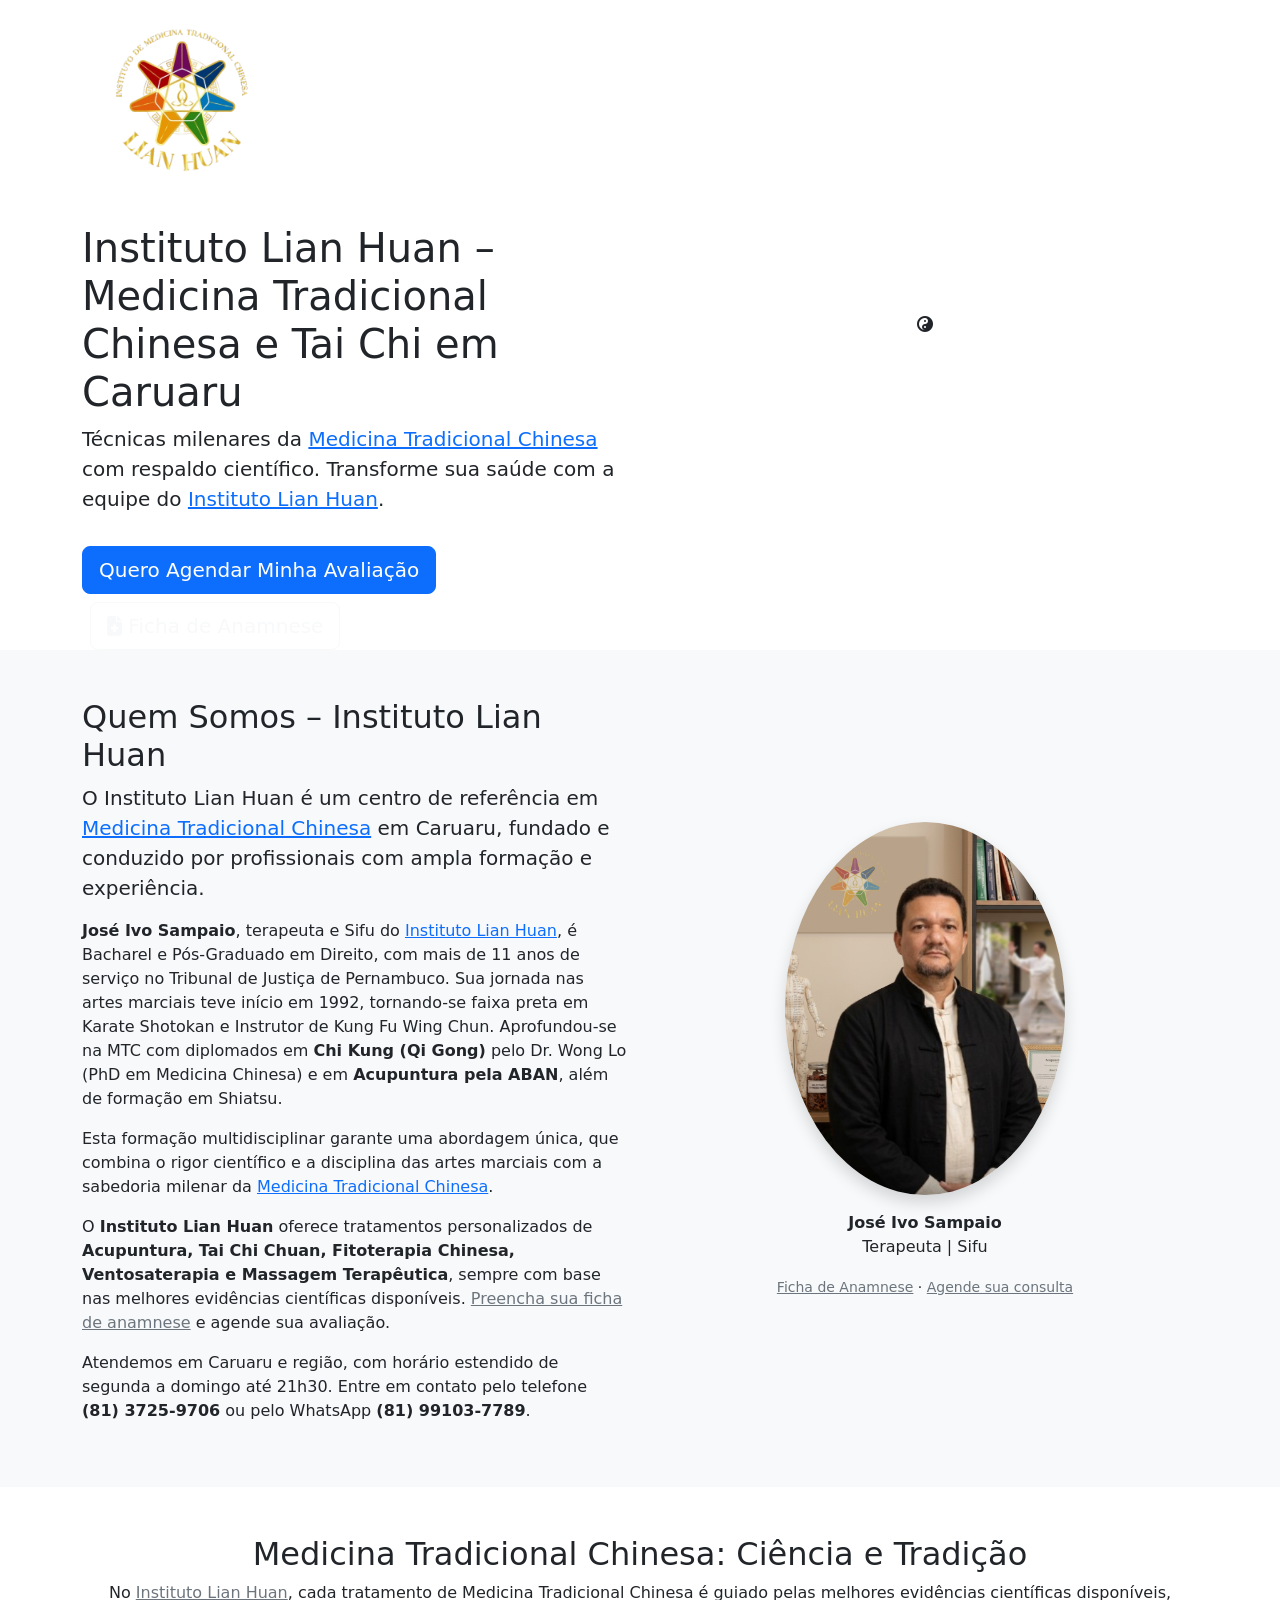
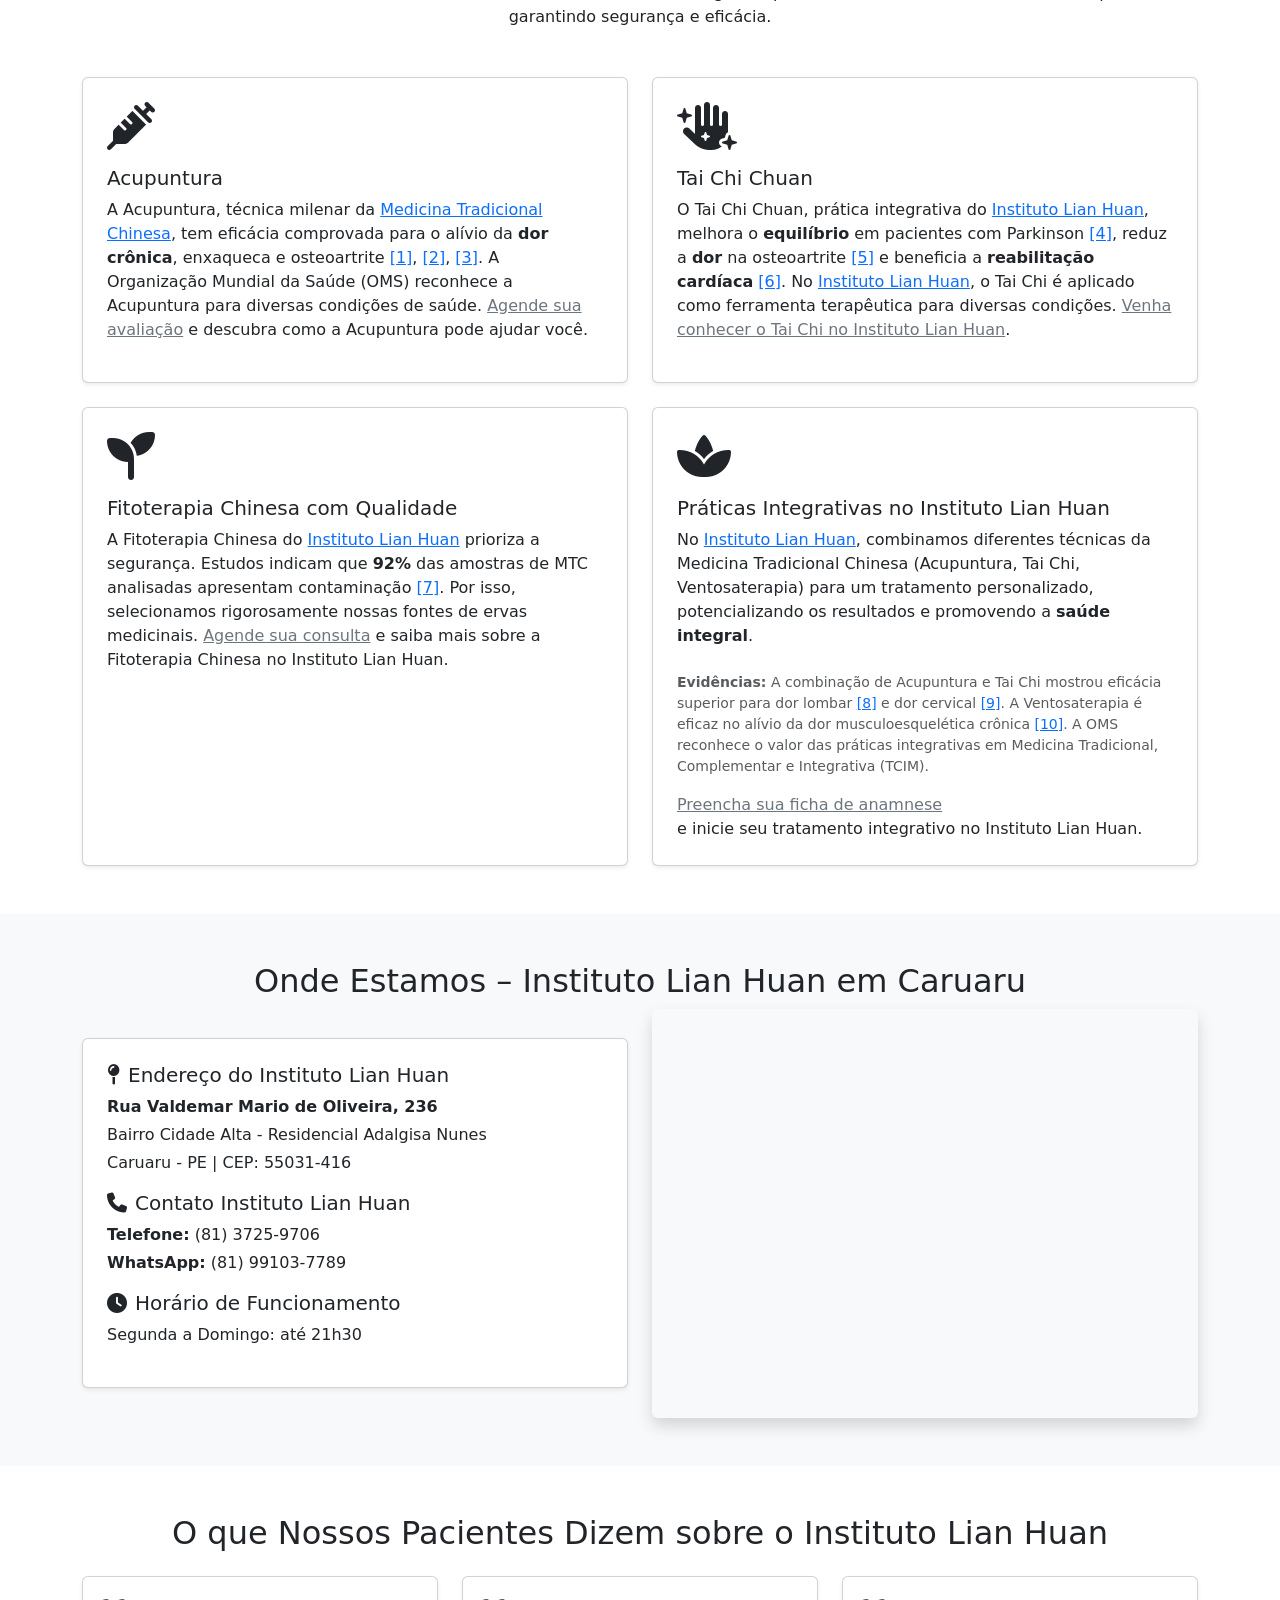
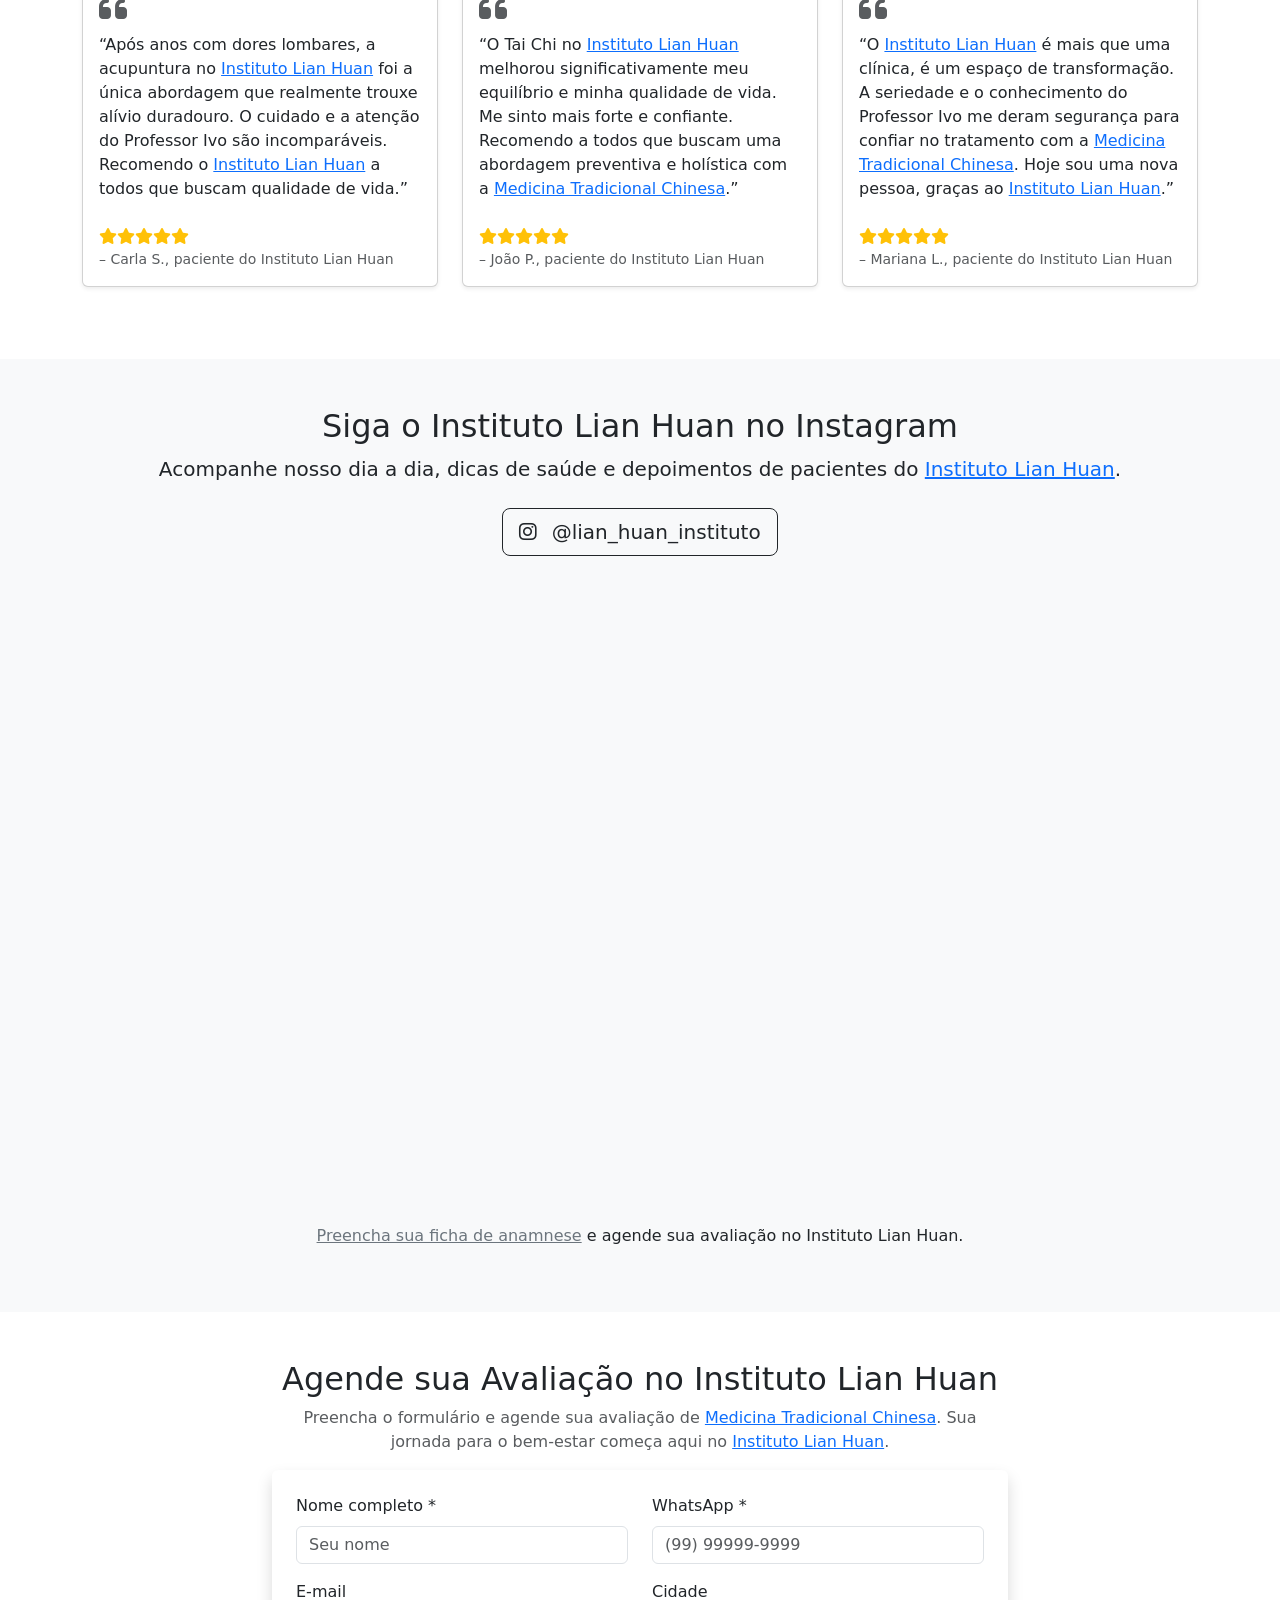
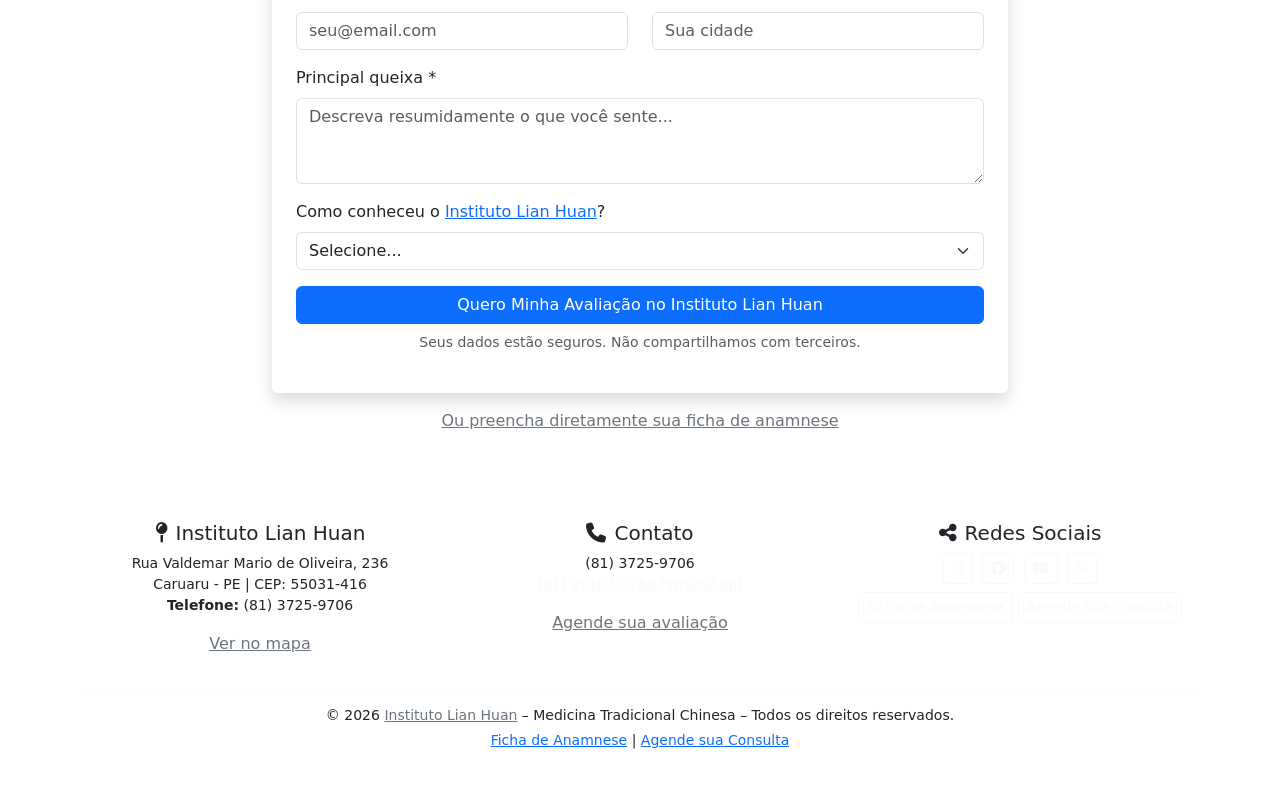
==== index.html @ ff855046 "changes changes" ====
<!DOCTYPE html>
<html lang="pt-BR">
<head>
  <meta charset="UTF-8">
  <meta name="viewport" content="width=device-width, initial-scale=1.0">
  
  <!-- CANONICAL TAG -->
  <link rel="canonical" href="https://lian-huan-landing.netlify.app/">
  
  <!-- FAVICON - usando logo.ico -->
  <link rel="icon" type="image/x-icon" href="/logo.ico">
  <link rel="shortcut icon" type="image/x-icon" href="/logo.ico">
  <link rel="apple-touch-icon" href="/logo.ico">
  
  <!-- TITLE TAG - 58 CARACTERES -->
  <title>Lian Huan Instituto | Medicina Tradicional Chinesa Caruaru</title>
  
  <!-- META DESCRIPTION - 160 CARACTERES -->
  <meta name="description" content="Instituto Lian Huan em Caruaru: tratamentos de Medicina Tradicional Chinesa com evidências científicas. Acupuntura, Tai Chi e fitoterapia. Agende sua avaliação!">
  
  <meta name="robots" content="index, follow">
  
  <!-- SEO Local com telefone DDD 81 -->
  <meta name="geo.placename" content="Caruaru, Pernambuco">
  <meta name="geo.position" content="-8.2833;-35.9667">
  <meta name="ICBM" content="-8.2833, -35.9667">
  <meta name="telephone" content="+558137259706">
  
  <!-- Open Graph -->
  <meta property="og:title" content="Lian Huan Instituto – Medicina Tradicional Chinesa">
  <meta property="og:description" content="Tratamentos naturais para equilíbrio do corpo e da mente. Agende sua avaliação!">
  <meta property="og:image" content="https://lian-huan-landing.netlify.app/logo.png">
  <meta property="og:url" content="https://lian-huan-landing.netlify.app/">
  <meta property="og:type" content="website">
  <meta property="og:site_name" content="Instituto Lian Huan">

  <!-- Google Analytics (substitua G-XXXXXXXXXX pelo seu ID) -->
  <script async src="https://www.googletagmanager.com/gtag/js?id=G-XXXXXXXXXX"></script>
  <script>
    window.dataLayer = window.dataLayer || [];
    function gtag(){dataLayer.push(arguments);}
    gtag('js', new Date());
    gtag('config', 'G-XXXXXXXXXX');
  </script>

  <!-- Facebook Pixel (substitua XXXXXXXXXXXXXXX pelo seu Pixel ID) -->
  <script>
    !function(f,b,e,v,n,t,s)
    {if(f.fbq)return;n=f.fbq=function(){n.callMethod?
    n.callMethod.apply(n,arguments):n.queue.push(arguments)};
    if(!f._fbq)f._fbq=n;n.push=n;n.loaded=!0;n.version='2.0';
    n.queue=[];t=b.createElement(e);t.async=!0;
    t.src=v;s=b.getElementsByTagName(e)[0];
    s.parentNode.insertBefore(t,s)}(window, document,'script',
    'https://connect.facebook.net/en_US/fbevents.js');
    fbq('init', 'XXXXXXXXXXXXXXX');
    fbq('track', 'PageView');
  </script>
  <noscript><img height="1" width="1" style="display:none" src="https://www.facebook.com/tr?id=XXXXXXXXXXXXXXX&ev=PageView&noscript=1"/></noscript>

  <!-- CSS com pré-conexão -->
  <link rel="preconnect" href="https://cdn.jsdelivr.net">
  <link rel="preconnect" href="https://cdnjs.cloudflare.com">
  <link rel="preconnect" href="https://fonts.googleapis.com">
  <link rel="preconnect" href="https://fonts.gstatic.com" crossorigin>
  
  <link href="https://cdn.jsdelivr.net/npm/bootstrap@5.3.0/dist/css/bootstrap.min.css" rel="stylesheet">
  <link rel="stylesheet" href="https://cdnjs.cloudflare.com/ajax/libs/font-awesome/6.4.0/css/all.min.css">
  <link href="https://fonts.googleapis.com/css2?family=Playfair+Display:wght@400;700&family=Open+Sans:wght@300;400;600;700&display=swap" rel="stylesheet">
  <link rel="stylesheet" href="style.css">

  <!-- Dados Estruturados JSON-LD -->
  <script type="application/ld+json">
  {
    "@context": "https://schema.org",
    "@type": "MedicalClinic",
    "name": "Instituto Lian Huan",
    "alternateName": "Lian Huan Instituto de Medicina Tradicional Chinesa",
    "description": "Centro de referência em Medicina Tradicional Chinesa em Caruaru, com tratamentos baseados em evidências científicas.",
    "image": "https://lian-huan-landing.netlify.app/logo.png",
    "url": "https://lian-huan-landing.netlify.app/",
    "telephone": "+558137259706",
    "contactPoint": {
      "@type": "ContactPoint",
      "telephone": "+5581991037789",
      "contactType": "WhatsApp"
    },
    "address": {
      "@type": "PostalAddress",
      "streetAddress": "Rua Valdemar Mario de Oliveira, 236",
      "addressLocality": "Caruaru",
      "addressRegion": "PE",
      "postalCode": "55031-416",
      "addressCountry": "BR"
    },
    "openingHours": "Mo-Su 08:00-21:30",
    "priceRange": "$$",
    "sameAs": [
      "https://www.instagram.com/lian_huan_instituto/",
      "https://www.facebook.com/joseivo.sampaio/",
      "https://www.youtube.com/@Prof.ivosampaio"
    ],
    "medicalSpecialty": [
      "Acupuncture",
      "Traditional Chinese Medicine"
    ],
    "physician": [
      {
        "@type": "Physician",
        "name": "José Ivo Sampaio",
        "medicalSpecialty": "Acupuncture",
        "credential": "Bacharel em Direito, Diplomado em Chi Kung e Acupuntura"
      },
      {
        "@type": "Physician",
        "name": "Danielle Sampaio",
        "medicalSpecialty": "Traditional Chinese Medicine",
        "credential": "Terapeuta em MTC"
      }
    ],
    "hasOfferCatalog": {
      "@type": "OfferCatalog",
      "name": "Tratamentos",
      "itemListElement": [
        {
          "@type": "Offer",
          "itemOffered": {
            "@type": "MedicalProcedure",
            "name": "Acupuntura",
            "description": "Técnica milenar para alívio da dor crônica, enxaqueca e osteoartrite."
          }
        },
        {
          "@type": "Offer",
          "itemOffered": {
            "@type": "MedicalProcedure",
            "name": "Tai Chi Chuan",
            "description": "Prática que melhora equilíbrio, reduz dor e auxilia na reabilitação cardíaca."
          }
        },
        {
          "@type": "Offer",
          "itemOffered": {
            "@type": "MedicalTherapy",
            "name": "Ventosaterapia",
            "description": "Técnica terapêutica eficaz no alívio da dor musculoesquelética."
          }
        },
        {
          "@type": "Offer",
          "itemOffered": {
            "@type": "MedicalTherapy",
            "name": "Fitoterapia Chinesa",
            "description": "Uso de ervas medicinais com rigoroso controle de qualidade."
          }
        },
        {
          "@type": "Offer",
          "itemOffered": {
            "@type": "MedicalTherapy",
            "name": "Massagem Terapêutica",
            "description": "Técnicas manuais para relaxamento e alívio de tensões."
          }
        }
      ]
    }
  }
  </script>
</head>
<body>

  <!-- ====== HERO ====== -->
  <header class="hero">
    <div class="container">
      <div class="row align-items-center">
        <div class="col-lg-6 text-center text-lg-start">
          <img src="logo.png" alt="Logo do Instituto Lian Huan - Medicina Tradicional Chinesa" class="logo-hero" width="200" height="auto">
          <h1 class="mt-4">Instituto Lian Huan – <span>Medicina Tradicional Chinesa</span> e Tai Chi em Caruaru</h1>
          <p class="lead">Técnicas milenares da <a href="#evidencias" class="link-highlight">Medicina Tradicional Chinesa</a> com respaldo científico. Transforme sua saúde com a equipe do <a href="#sobre" class="link-highlight">Instituto Lian Huan</a>.</p>
          <a href="#formulario" class="btn btn-primary btn-lg mt-3">Quero Agendar Minha Avaliação</a>
          <a href="/anamnese.html" class="btn btn-outline-light btn-lg mt-2 ms-2">
            <i class="fas fa-file-medical"></i> Ficha de Anamnese
          </a>
        </div>
        <div class="col-lg-6 text-center d-none d-lg-block">
          <i class="fas fa-yin-yang icon-hero"></i>
        </div>
      </div>
    </div>
  </header>

  <!-- ====== SOBRE E AUTORIDADE ====== -->
  <section id="sobre" class="sobre py-5 bg-light">
    <div class="container">
      <div class="row align-items-center">
        <div class="col-lg-6">
          <h2 class="section-title text-start">Quem Somos – Instituto Lian Huan</h2>
          <p class="lead">O <strong>Instituto Lian Huan</strong> é um centro de referência em <a href="#evidencias" class="link-primary">Medicina Tradicional Chinesa</a> em Caruaru, fundado e conduzido por profissionais com ampla formação e experiência.</p>
          <p><strong>José Ivo Sampaio</strong>, terapeuta e Sifu do <a href="#formulario" class="link-primary">Instituto Lian Huan</a>, é Bacharel e Pós-Graduado em Direito, com mais de 11 anos de serviço no Tribunal de Justiça de Pernambuco. Sua jornada nas artes marciais teve início em 1992, tornando-se faixa preta em Karate Shotokan e Instrutor de Kung Fu Wing Chun. Aprofundou-se na MTC com diplomados em <strong>Chi Kung (Qi Gong)</strong> pelo Dr. Wong Lo (PhD em Medicina Chinesa) e em <strong>Acupuntura pela ABAN</strong>, além de formação em Shiatsu.</p>
          <p>Esta formação multidisciplinar garante uma abordagem única, que combina o rigor científico e a disciplina das artes marciais com a sabedoria milenar da <a href="#evidencias" class="link-primary">Medicina Tradicional Chinesa</a>.</p>
          <p>O <strong>Instituto Lian Huan</strong> oferece tratamentos personalizados de <strong>Acupuntura, Tai Chi Chuan, Fitoterapia Chinesa, Ventosaterapia e Massagem Terapêutica</strong>, sempre com base nas melhores evidências científicas disponíveis. <a href="/anamnese.html" class="link-secondary">Preencha sua ficha de anamnese</a> e agende sua avaliação.</p>
          <p>Atendemos em Caruaru e região, com horário estendido de segunda a domingo até 21h30. Entre em contato pelo telefone <strong>(81) 3725-9706</strong> ou pelo WhatsApp <strong>(81) 99103-7789</strong>.</p>
        </div>
        <div class="col-lg-6 text-center">
          <img src="ivo.png" alt="José Ivo Sampaio - Terapeuta e Sifu do Instituto Lian Huan" class="img-fluid rounded-circle shadow profile-img" loading="lazy" width="280" height="280">
          <p class="mt-3"><strong>José Ivo Sampaio</strong><br>Terapeuta | Sifu</p>
          <p><small><a href="/anamnese.html" class="link-secondary">Ficha de Anamnese</a> · <a href="#formulario" class="link-secondary">Agende sua consulta</a></small></p>
        </div>
      </div>
    </div>
  </section>

  <!-- ====== ABORDAGEM BASEADA EM EVIDÊNCIAS ====== -->
  <section id="evidencias" class="evidencias py-5">
    <div class="container">
      <h2 class="section-title text-center">Medicina Tradicional Chinesa: Ciência e Tradição</h2>
      <p class="text-center mb-5">No <a href="#sobre" class="link-secondary">Instituto Lian Huan</a>, cada tratamento de Medicina Tradicional Chinesa é guiado pelas melhores evidências científicas disponíveis, garantindo segurança e eficácia.</p>
      <div class="row g-4">
        <div class="col-md-6">
          <div class="card h-100 shadow-sm p-4 treatment-card">
            <i class="fas fa-syringe fa-3x mb-3 icon-primary"></i>
            <h5>Acupuntura</h5>
            <p>
              A Acupuntura, técnica milenar da <a href="#evidencias" class="link-primary">Medicina Tradicional Chinesa</a>, tem eficácia comprovada para o alívio da 
              <strong>dor crônica</strong>, enxaqueca e osteoartrite 
              <a href="https://jamanetwork.com/journals/jamainternalmedicine/fullarticle/1357513" target="_blank" rel="noopener noreferrer">[1]</a>,
              <a href="https://www.cochranelibrary.com/cdsr/doi/10.1002/14651858.CD001218.pub2/information" target="_blank" rel="noopener noreferrer">[2]</a>,
              <a href="https://www.cochranelibrary.com/cdsr/doi/10.1002/14651858.CD007587/information/in" target="_blank" rel="noopener noreferrer">[3]</a>.
              A Organização Mundial da Saúde (OMS) reconhece a Acupuntura para diversas condições de saúde.
              <a href="/anamnese.html" class="link-secondary">Agende sua avaliação</a> e descubra como a Acupuntura pode ajudar você.
            </p>
          </div>
        </div>
        <div class="col-md-6">
          <div class="card h-100 shadow-sm p-4 treatment-card">
            <i class="fas fa-hand-sparkles fa-3x mb-3 icon-primary"></i>
            <h5>Tai Chi Chuan</h5>
            <p>
              O Tai Chi Chuan, prática integrativa do <a href="#sobre" class="link-primary">Instituto Lian Huan</a>, melhora o 
              <strong>equilíbrio</strong> em pacientes com Parkinson
              <a href="https://www.nejm.org/doi/full/10.1056/NEJMoa1107911" target="_blank" rel="noopener noreferrer">[4]</a>,
              reduz a <strong>dor</strong> na osteoartrite
              <a href="https://profiles.umassmed.edu/display/44665906" target="_blank" rel="noopener noreferrer">[5]</a>
              e beneficia a <strong>reabilitação cardíaca</strong>
              <a href="https://www.em-consulte.com/article/963476" target="_blank" rel="noopener noreferrer">[6]</a>.
              No <a href="#sobre" class="link-primary">Instituto Lian Huan</a>, o Tai Chi é aplicado como ferramenta terapêutica para diversas condições.
              <a href="#formulario" class="link-secondary">Venha conhecer o Tai Chi no Instituto Lian Huan</a>.
            </p>
          </div>
        </div>
        <div class="col-md-6">
          <div class="card h-100 shadow-sm p-4 treatment-card">
            <i class="fas fa-seedling fa-3x mb-3 icon-primary"></i>
            <h5>Fitoterapia Chinesa com Qualidade</h5>
            <p>
              A Fitoterapia Chinesa do <a href="#sobre" class="link-primary">Instituto Lian Huan</a> prioriza a segurança. Estudos indicam que <strong>92%</strong> das amostras de MTC analisadas apresentam contaminação
              <a href="https://eprints.qut.edu.au/125368/#content" target="_blank" rel="noopener noreferrer">[7]</a>.
              Por isso, selecionamos rigorosamente nossas fontes de ervas medicinais.
              <a href="#formulario" class="link-secondary">Agende sua consulta</a> e saiba mais sobre a Fitoterapia Chinesa no Instituto Lian Huan.
            </p>
          </div>
        </div>
        <div class="col-md-6">
          <div class="card h-100 shadow-sm p-4 treatment-card">
            <i class="fas fa-spa fa-3x mb-3 icon-primary"></i>
            <h5>Práticas Integrativas no Instituto Lian Huan</h5>
            <p>
              No <a href="#sobre" class="link-primary">Instituto Lian Huan</a>, combinamos diferentes técnicas da Medicina Tradicional Chinesa (Acupuntura, Tai Chi, Ventosaterapia) para um tratamento personalizado, potencializando os resultados e promovendo a <strong>saúde integral</strong>.
            </p>
            <p class="small text-muted mt-2">
              <strong>Evidências:</strong> A combinação de Acupuntura e Tai Chi mostrou eficácia superior para dor lombar 
              <a href="https://pubmed.ncbi.nlm.nih.gov/42391146/" target="_blank" rel="noopener noreferrer">[8]</a> 
              e dor cervical 
              <a href="https://link.springer.com/article/10.1007/s11726-026-1546-0" target="_blank" rel="noopener noreferrer">[9]</a>. 
              A Ventosaterapia é eficaz no alívio da dor musculoesquelética crônica 
              <a href="https://pubmed.ncbi.nlm.nih.gov/40441767/" target="_blank" rel="noopener noreferrer">[10]</a>. 
              A OMS reconhece o valor das práticas integrativas em Medicina Tradicional, Complementar e Integrativa (TCIM).
            </p>
            <a href="/anamnese.html" class="link-secondary">Preencha sua ficha de anamnese</a> e inicie seu tratamento integrativo no Instituto Lian Huan.
          </div>
        </div>
      </div>
    </div>
  </section>

  <!-- ====== LOCALIZAÇÃO ====== -->
  <section id="localizacao" class="localizacao py-5 bg-light">
    <div class="container">
      <h2 class="section-title text-center">Onde Estamos – Instituto Lian Huan em Caruaru</h2>
      <div class="row align-items-center">
        <div class="col-lg-6">
          <div class="card shadow-sm p-4">
            <h5><i class="fas fa-map-pin me-2 icon-secondary"></i>Endereço do Instituto Lian Huan</h5>
            <p class="mb-1"><strong>Rua Valdemar Mario de Oliveira, 236</strong></p>
            <p class="mb-1">Bairro Cidade Alta - Residencial Adalgisa Nunes</p>
            <p class="mb-3">Caruaru - PE | CEP: 55031-416</p>
            
            <h5><i class="fas fa-phone me-2 icon-secondary"></i>Contato Instituto Lian Huan</h5>
            <p class="mb-1"><strong>Telefone:</strong> (81) 3725-9706</p>
            <p class="mb-3"><strong>WhatsApp:</strong> (81) 99103-7789</p>
            
            <h5><i class="fas fa-clock me-2 icon-secondary"></i>Horário de Funcionamento</h5>
            <p class="mb-0">Segunda a Domingo: até 21h30</p>
            
            <div class="mt-3">
              <!--<a href="https://wa.me/5581991037789?text=Ol%C3%A1%2C%20gostaria%20de%20agendar%20uma%20avalia%C3%A7%C3%A3o%20no%20Instituto%20Lian%20Huan." target="_blank" class="btn btn-success me-2">
                <i class="fab fa-whatsapp"></i> WhatsApp
              </a>
              <a href="https://www.instagram.com/lian_huan_instituto/" target="_blank" class="btn btn-outline-secondary me-2">
                <i class="fab fa-instagram"></i> Instagram
              </a>
              <a href="https://www.facebook.com/joseivo.sampaio/" target="_blank" class="btn btn-outline-primary me-2">
                <i class="fab fa-facebook"></i> Facebook
              </a>
              <a href="https://www.youtube.com/@Prof.ivosampaio" target="_blank" class="btn btn-outline-danger">
                <i class="fab fa-youtube"></i> YouTube-->
              </a>
            </div>
          </div>
        </div>
        <div class="col-lg-6">
          <div class="ratio ratio-4x3 shadow rounded">
            <iframe 
              src="https://www.google.com/maps/embed?pb=!1m18!1m12!1m3!1d3949.885201234567!2d-35.9667!3d-8.2833!2m3!1f0!2f0!3f0!3m2!1i1024!2i768!4f13.1!3m3!1m2!1s0x0%3A0x0!2zOMKwMTcnMDAuMCJTIDM1wrA1OCcwMC4wIlc!5e0!3m2!1spt-BR!2sbr!4v1234567890" 
              width="100%" 
              height="100%" 
              style="border:0;" 
              allowfullscreen="" 
              loading="lazy" 
              referrerpolicy="no-referrer-when-downgrade"
              title="Mapa do Instituto Lian Huan em Caruaru">
            </iframe>
          </div>
        </div>
      </div>
    </div>
  </section>

  <!-- ====== DEPOIMENTOS ====== -->
  <section id="depoimentos" class="depoimentos py-5">
    <div class="container">
      <h2 class="section-title text-center">O que Nossos Pacientes Dizem sobre o Instituto Lian Huan</h2>
      <div class="row mt-4">
        <div class="col-md-4 mb-4">
          <div class="card h-100 shadow-sm p-3 testimonial-card">
            <i class="fas fa-quote-left fa-2x text-muted"></i>
            <p class="mt-2">“Após anos com dores lombares, a acupuntura no <a href="#sobre" class="link-primary">Instituto Lian Huan</a> foi a única abordagem que realmente trouxe alívio duradouro. O cuidado e a atenção do Professor Ivo são incomparáveis. Recomendo o <a href="#formulario" class="link-primary">Instituto Lian Huan</a> a todos que buscam qualidade de vida.”</p>
            <div class="mt-2"><i class="fas fa-star text-warning"></i><i class="fas fa-star text-warning"></i><i class="fas fa-star text-warning"></i><i class="fas fa-star text-warning"></i><i class="fas fa-star text-warning"></i></div>
            <small class="text-muted">– Carla S., paciente do Instituto Lian Huan</small>
          </div>
        </div>
        <div class="col-md-4 mb-4">
          <div class="card h-100 shadow-sm p-3 testimonial-card">
            <i class="fas fa-quote-left fa-2x text-muted"></i>
            <p class="mt-2">“O Tai Chi no <a href="#sobre" class="link-primary">Instituto Lian Huan</a> melhorou significativamente meu equilíbrio e minha qualidade de vida. Me sinto mais forte e confiante. Recomendo a todos que buscam uma abordagem preventiva e holística com a <a href="#evidencias" class="link-primary">Medicina Tradicional Chinesa</a>.”</p>
            <div class="mt-2"><i class="fas fa-star text-warning"></i><i class="fas fa-star text-warning"></i><i class="fas fa-star text-warning"></i><i class="fas fa-star text-warning"></i><i class="fas fa-star text-warning"></i></div>
            <small class="text-muted">– João P., paciente do Instituto Lian Huan</small>
          </div>
        </div>
        <div class="col-md-4 mb-4">
          <div class="card h-100 shadow-sm p-3 testimonial-card">
            <i class="fas fa-quote-left fa-2x text-muted"></i>
            <p class="mt-2">“O <a href="#sobre" class="link-primary">Instituto Lian Huan</a> é mais que uma clínica, é um espaço de transformação. A seriedade e o conhecimento do Professor Ivo me deram segurança para confiar no tratamento com a <a href="#evidencias" class="link-primary">Medicina Tradicional Chinesa</a>. Hoje sou uma nova pessoa, graças ao <a href="#formulario" class="link-primary">Instituto Lian Huan</a>.”</p>
            <div class="mt-2"><i class="fas fa-star text-warning"></i><i class="fas fa-star text-warning"></i><i class="fas fa-star text-warning"></i><i class="fas fa-star text-warning"></i><i class="fas fa-star text-warning"></i></div>
            <small class="text-muted">– Mariana L., paciente do Instituto Lian Huan</small>
          </div>
        </div>
      </div>
    </div>
  </section>

  <!-- ====== INSTAGRAM ====== -->
  <section id="instagram" class="instagram py-5 bg-light">
    <div class="container text-center">
      <h2 class="section-title">Siga o Instituto Lian Huan no Instagram</h2>
      <p class="lead mb-4">Acompanhe nosso dia a dia, dicas de saúde e depoimentos de pacientes do <a href="#sobre" class="link-primary">Instituto Lian Huan</a>.</p>
      <a href="https://www.instagram.com/lian_huan_instituto/" target="_blank" class="btn btn-instagram btn-lg">
        <i class="fab fa-instagram me-2"></i> @lian_huan_instituto
      </a>
      <div class="mt-4">
        <div class="ratio ratio-16x9 instagram-embed">
          <iframe src="https://www.instagram.com/lian_huan_instituto/embed" frameborder="0" scrolling="no" allowtransparency="true" loading="lazy" style="border-radius: 12px;"></iframe>
        </div>
      </div>
      <p class="mt-3"><a href="/anamnese.html" class="link-secondary">Preencha sua ficha de anamnese</a> e agende sua avaliação no Instituto Lian Huan.</p>
    </div>
  </section>

  <!-- ====== FORMULÁRIO DE LEAD ====== -->
  <section id="formulario" class="formulario py-5">
    <div class="container">
      <div class="row justify-content-center">
        <div class="col-lg-8">
          <h2 class="section-title text-center">Agende sua Avaliação no Instituto Lian Huan</h2>
          <p class="text-center text-muted">Preencha o formulário e agende sua avaliação de <a href="#evidencias" class="link-primary">Medicina Tradicional Chinesa</a>. Sua jornada para o bem-estar começa aqui no <a href="#sobre" class="link-primary">Instituto Lian Huan</a>.</p>
          <form name="lead-form" netlify action="/obrigado.html" method="POST" class="p-4 bg-white shadow rounded">
            <input type="hidden" name="form-name" value="lead-form">
            <div class="row">
              <div class="col-md-6 mb-3">
                <label for="nome" class="form-label">Nome completo *</label>
                <input type="text" class="form-control" id="nome" name="nome" placeholder="Seu nome" required>
              </div>
              <div class="col-md-6 mb-3">
                <label for="whatsapp" class="form-label">WhatsApp *</label>
                <input type="tel" class="form-control" id="whatsapp" name="whatsapp" placeholder="(99) 99999-9999" required>
              </div>
            </div>
            <div class="row">
              <div class="col-md-6 mb-3">
                <label for="email" class="form-label">E-mail</label>
                <input type="email" class="form-control" id="email" name="email" placeholder="seu@email.com">
              </div>
              <div class="col-md-6 mb-3">
                <label for="cidade" class="form-label">Cidade</label>
                <input type="text" class="form-control" id="cidade" name="cidade" placeholder="Sua cidade">
              </div>
            </div>
            <div class="mb-3">
              <label for="queixa" class="form-label">Principal queixa *</label>
              <textarea class="form-control" id="queixa" name="queixa" rows="3" placeholder="Descreva resumidamente o que você sente..." required></textarea>
            </div>
            <div class="mb-3">
              <label for="como-conheceu" class="form-label">Como conheceu o <a href="#sobre" class="link-primary">Instituto Lian Huan</a>?</label>
              <select class="form-select" id="como-conheceu" name="como-conheceu">
                <option value="">Selecione...</option>
                <option value="Instagram">Instagram</option>
                <option value="Google">Google</option>
                <option value="Indicação">Indicação de amigo</option>
                <option value="Facebook">Facebook</option>
                <option value="YouTube">YouTube</option>
                <option value="Outro">Outro</option>
              </select>
            </div>
            <button type="submit" class="btn btn-primary w-100">Quero Minha Avaliação no Instituto Lian Huan</button>
            <p class="text-muted small mt-2 text-center">Seus dados estão seguros. Não compartilhamos com terceiros.</p>
          </form>
          <p class="text-center mt-3"><a href="/anamnese.html" class="link-secondary">Ou preencha diretamente sua ficha de anamnese</a></p>
        </div>
      </div>
    </div>
  </section>

  <!-- ====== RODAPÉ ====== -->
  <footer class="rodape py-4">
    <div class="container text-center">
      <div class="row">
        <div class="col-md-4 mb-3">
          <h5><i class="fas fa-map-pin me-2"></i>Instituto Lian Huan</h5>
          <p class="small">Rua Valdemar Mario de Oliveira, 236<br>Caruaru - PE | CEP: 55031-416<br>
          <strong>Telefone:</strong> (81) 3725-9706</p>
          <a href="#localizacao" class="link-secondary">Ver no mapa</a>
        </div>
        <div class="col-md-4 mb-3">
          <h5><i class="fas fa-phone me-2"></i>Contato</h5>
          <p class="small">(81) 3725-9706<br>
          <a href="https://wa.me/5581991037789" class="text-light" target="_blank">(81) 99103-7789 (WhatsApp)</a></p>
          <a href="#formulario" class="link-secondary">Agende sua avaliação</a>
        </div>
        <div class="col-md-4 mb-3">
          <h5><i class="fas fa-share-alt me-2"></i>Redes Sociais</h5>
          <a href="https://www.instagram.com/lian_huan_instituto/" target="_blank" class="btn btn-outline-light btn-sm me-1">
            <i class="fab fa-instagram"></i>
          </a>
          <a href="https://www.facebook.com/joseivo.sampaio/" target="_blank" class="btn btn-outline-light btn-sm me-1">
            <i class="fab fa-facebook"></i>
          </a>
          <a href="https://www.youtube.com/@Prof.ivosampaio" target="_blank" class="btn btn-outline-light btn-sm me-1">
            <i class="fab fa-youtube"></i>
          </a>
          <a href="https://wa.me/5581991037789" target="_blank" class="btn btn-outline-light btn-sm">
            <i class="fab fa-whatsapp"></i>
          </a>
          <br>
          <a href="/anamnese.html" class="btn btn-outline-light btn-sm mt-2">Ficha de Anamnese</a>
          <a href="#formulario" class="btn btn-outline-light btn-sm mt-2">Agende sua consulta</a>
        </div>
      </div>
      <hr class="border-light opacity-25">
      <p class="mb-0 small">&copy; 2026 <a href="#sobre" class="link-secondary">Instituto Lian Huan</a> – Medicina Tradicional Chinesa – Todos os direitos reservados.</p>
      <p class="small mt-1"><a href="/anamnese.html" class="link-muted">Ficha de Anamnese</a> | <a href="#formulario" class="link-muted">Agende sua Consulta</a></p>
    </div>
  </footer>

  <script src="https://cdn.jsdelivr.net/npm/bootstrap@5.3.0/dist/js/bootstrap.bundle.min.js" defer></script>
  <script src="script.js" defer></script>
</body>
</html>
---- style.css ----
/* ===== BOTÕES DE REDES SOCIAIS ===== */
.btn-social {
  display: inline-flex;
  align-items: center;
  justify-content: center;
  width: 44px;
  height: 44px;
  border-radius: 50%;
  border: 2px solid var(--secondary);
  background: transparent;
  color: var(--secondary);
  font-size: 1.2rem;
  transition: all 0.3s ease;
  text-decoration: none;
  padding: 0;
}

.btn-social:hover {
  transform: scale(1.1);
  text-decoration: none;
}

.btn-social i {
  line-height: 1;
}

/* Cores padrão do projeto para cada rede social */
.btn-whatsapp {
  border-color: var(--secondary);
  color: var(--secondary);
}
.btn-whatsapp:hover {
  background: var(--secondary);
  color: #1e2b2a;
}

.btn-instagram {
  border-color: var(--secondary);
  color: var(--secondary);
}
.btn-instagram:hover {
  background: var(--secondary);
  color: #1e2b2a;
}

.btn-facebook {
  border-color: var(--secondary);
  color: var(--secondary);
}
.btn-facebook:hover {
  background: var(--secondary);
  color: #1e2b2a;
}

.btn-youtube {
  border-color: var(--secondary);
  color: var(--secondary);
}
.btn-youtube:hover {
  background: var(--secondary);
  color: #1e2b2a;
}

/* Botões de redes sociais no rodapé - versão com fundo escuro */
.rodape .btn-social {
  border-color: rgba(255, 255, 255, 0.5);
  color: #fff;
}
.rodape .btn-social:hover {
  background: var(--secondary);
  border-color: var(--secondary);
  color: #1e2b2a;
}

/* Botão Anamnese com ícone + texto */
.btn-outline-secondary {
  color: var(--secondary);
  border-color: var(--secondary);
}
.btn-outline-secondary:hover {
  background: var(--secondary);
  border-color: var(--secondary);
  color: #1e2b2a;
}
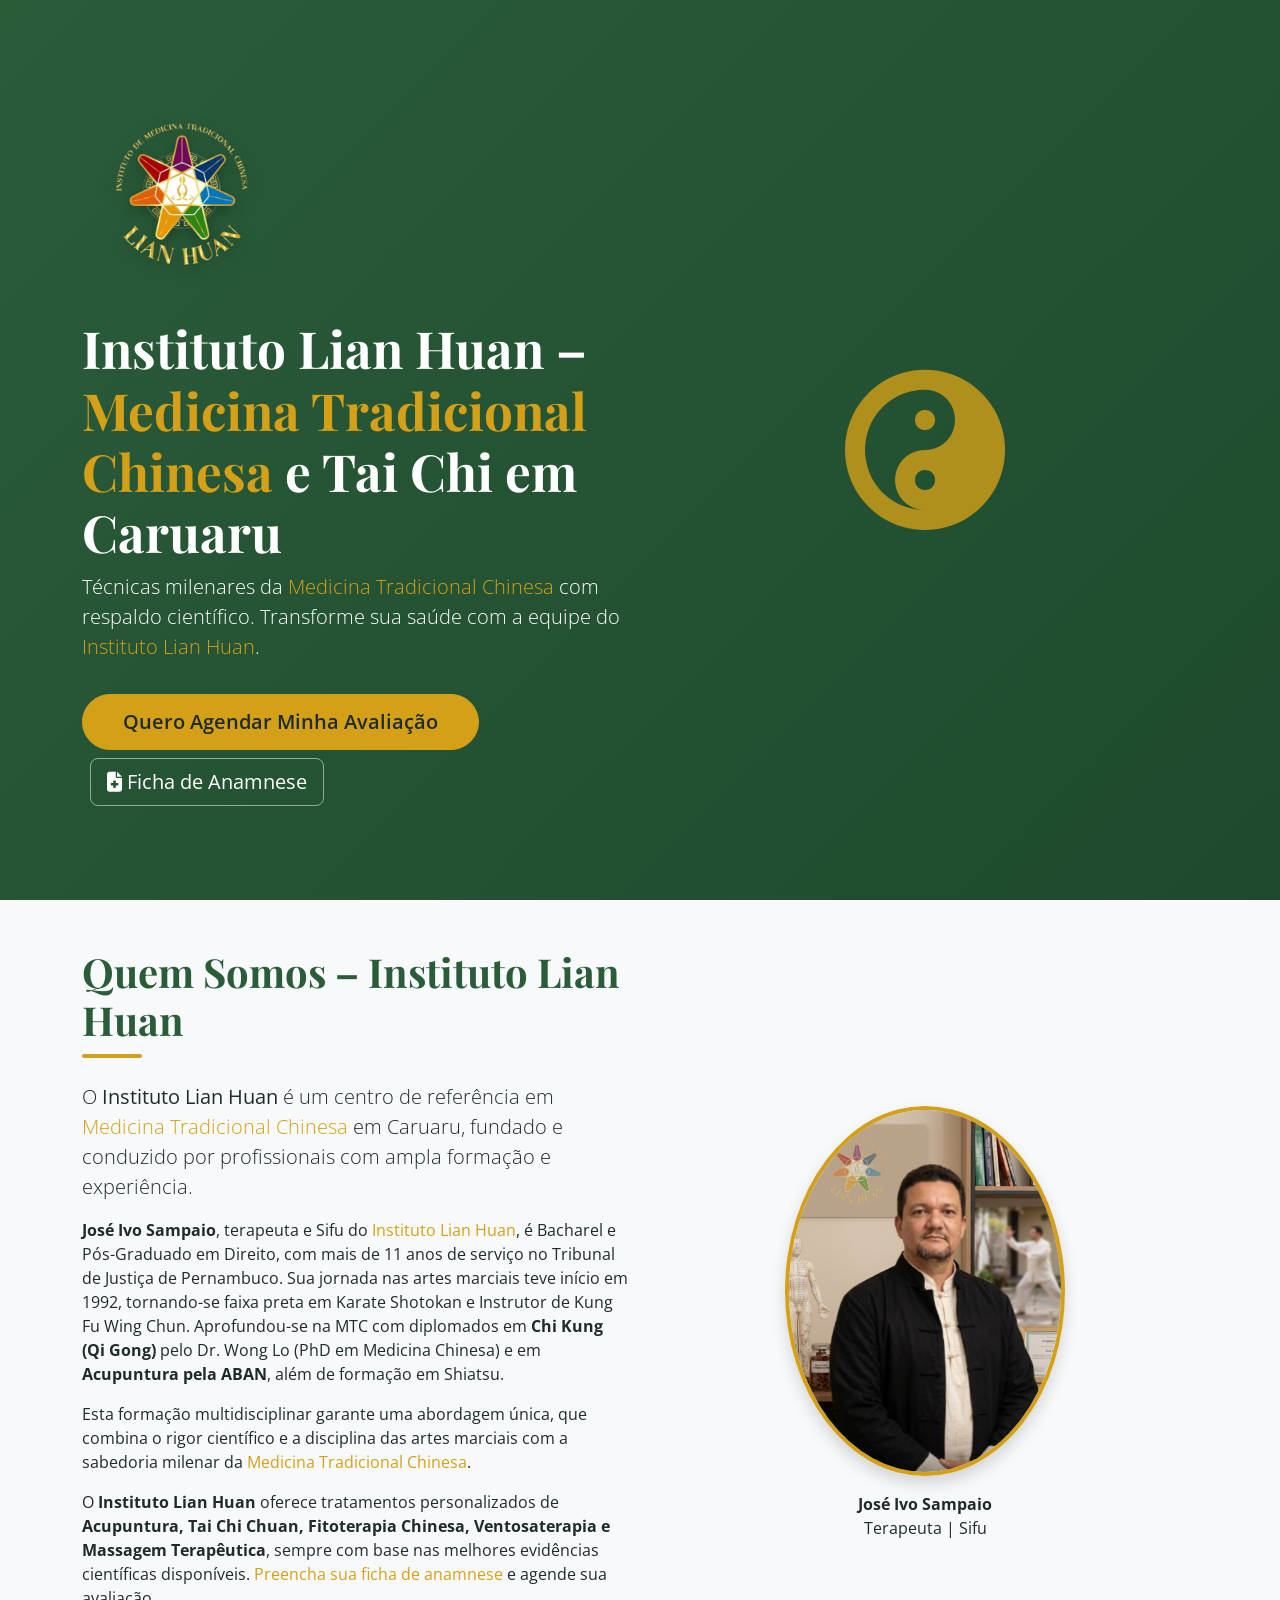
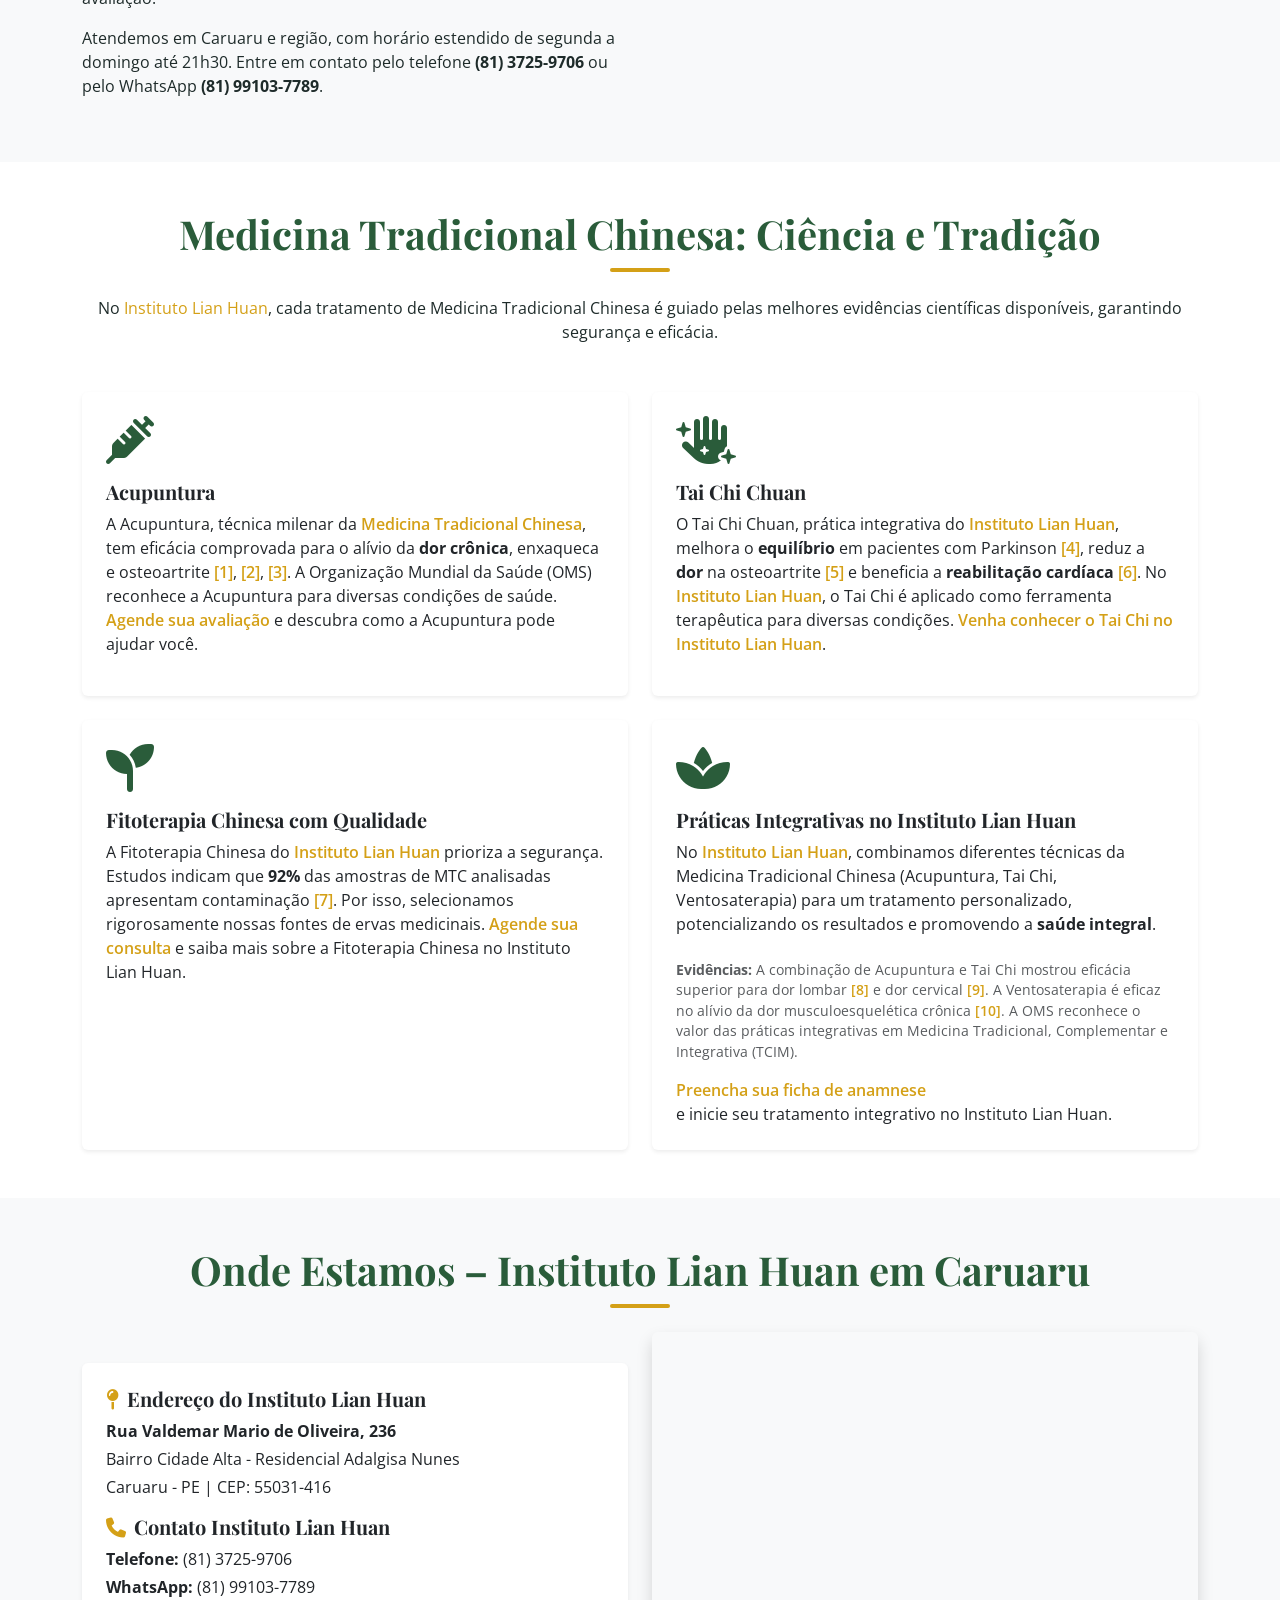
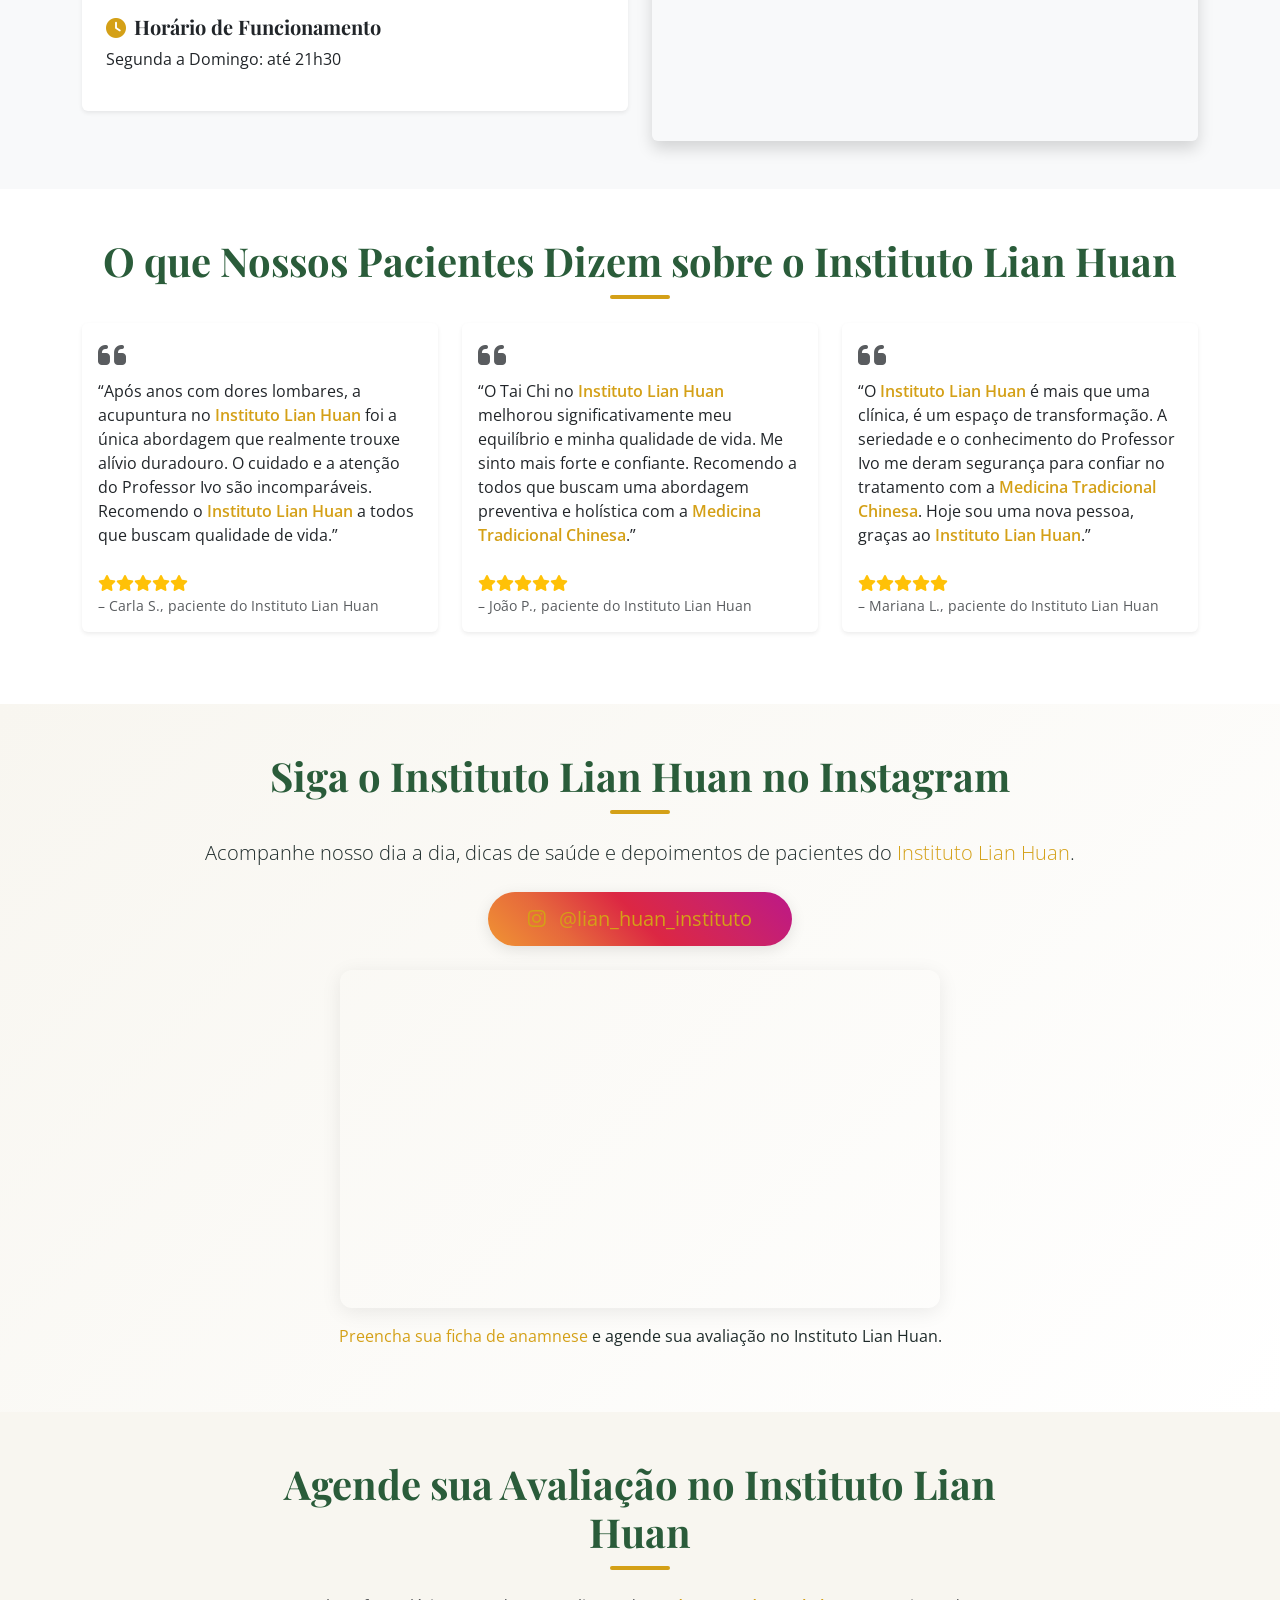
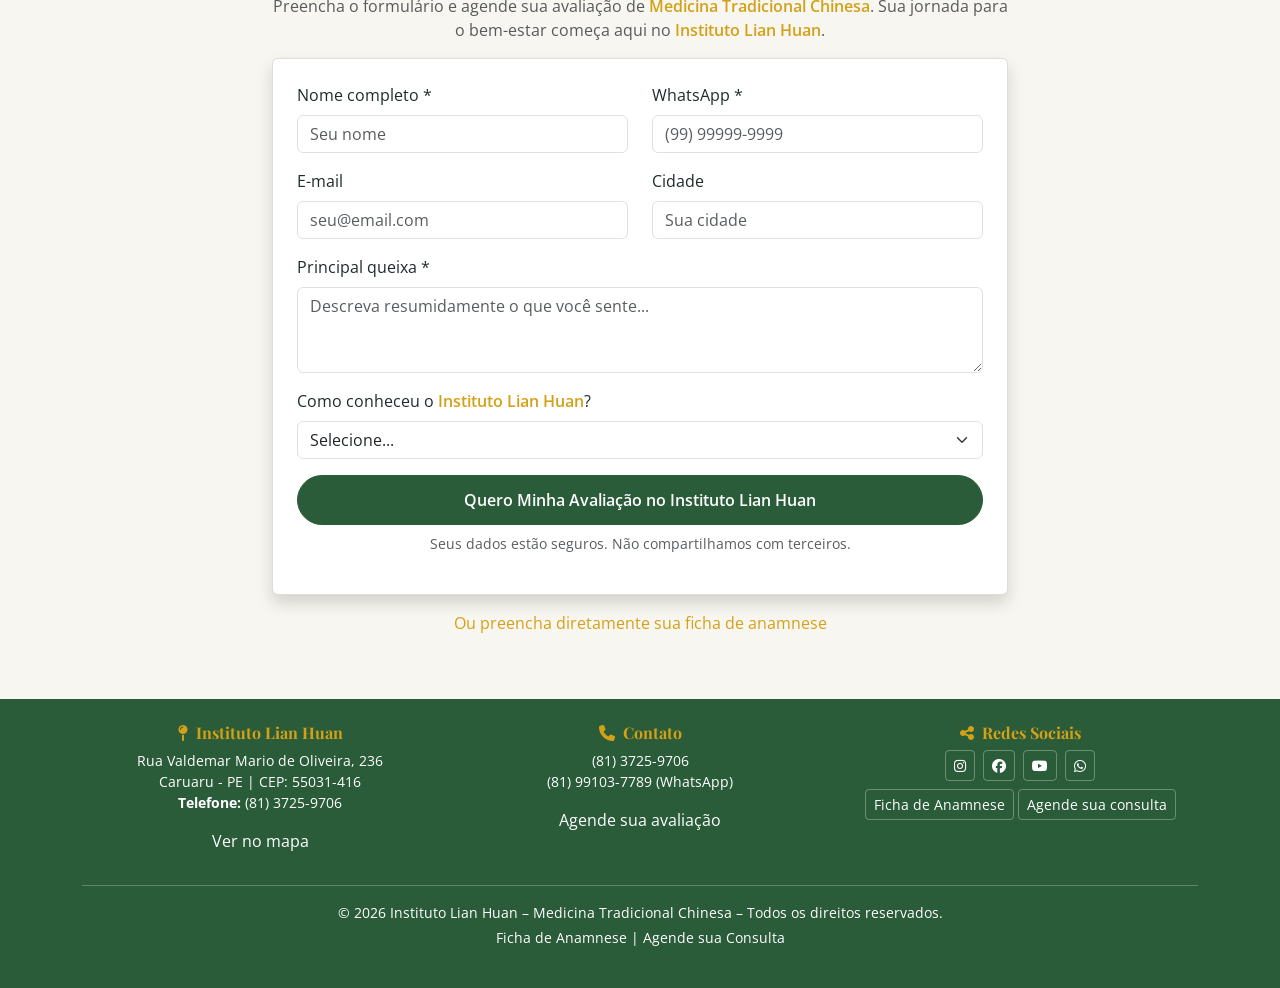
==== commit 7c6f349e: "changes changes" ====
--- a/index.html
+++ b/index.html
@@ -204,7 +204,7 @@
         <div class="col-lg-6 text-center">
           <img src="ivo.png" alt="José Ivo Sampaio - Terapeuta e Sifu do Instituto Lian Huan" class="img-fluid rounded-circle shadow profile-img" loading="lazy" width="280" height="280">
           <p class="mt-3"><strong>José Ivo Sampaio</strong><br>Terapeuta | Sifu</p>
-          <p><small><a href="/anamnese.html" class="link-secondary">Ficha de Anamnese</a> · <a href="#formulario" class="link-secondary">Agende sua consulta</a></small></p>
+          <!--<p><small><a href="/anamnese.html" class="link-secondary">Ficha de Anamnese</a> · <a href="#formulario" class="link-secondary">Agende sua consulta</a></small></p>-->
         </div>
       </div>
     </div>
--- a/style.css
+++ b/style.css
@@ -1,3 +1,401 @@
+/* ===== RESET E VARIÁVEIS ===== */
+:root {
+  --primary: #2a5c3a;
+  --secondary: #d4a017;
+  --light-bg: #f8f6f0;
+  --text-dark: #1e2b2a;
+  --font-heading: 'Playfair Display', serif;
+  --font-body: 'Open Sans', sans-serif;
+}
+
+body {
+  font-family: var(--font-body);
+  color: var(--text-dark);
+  background: #fff;
+}
+
+h1, h2, h3, h4, h5, .section-title {
+  font-family: var(--font-heading);
+  font-weight: 700;
+}
+
+.section-title {
+  font-size: 2.5rem;
+  margin-bottom: 1.5rem;
+  color: var(--primary);
+}
+.section-title::after {
+  content: '';
+  display: block;
+  width: 60px;
+  height: 4px;
+  background: var(--secondary);
+  margin: 10px auto 0;
+  border-radius: 2px;
+}
+.section-title.text-start::after {
+  margin: 10px 0 0 0;
+}
+
+/* ===== CORREÇÃO DE LINKS - SOBRESCREVENDO BOOTSTRAP ===== */
+/* Todos os links, exceto botões, devem ser amarelos/dourados */
+a:not(.btn) {
+  color: var(--secondary) !important;
+  text-decoration: none;
+  transition: color 0.3s ease;
+}
+
+/* Links visitados mantêm a mesma cor */
+a:not(.btn):visited {
+  color: var(--secondary) !important;
+}
+
+/* Hover nos links - tom mais escuro e sublinhado */
+a:not(.btn):hover {
+  color: #b8890e !important;
+  text-decoration: underline;
+}
+
+/* Links internos (âncoras) também devem ser amarelos */
+a[href^="#"]:not(.btn) {
+  color: var(--secondary) !important;
+}
+a[href^="#"]:not(.btn):visited {
+  color: var(--secondary) !important;
+}
+a[href^="#"]:not(.btn):hover {
+  color: #b8890e !important;
+}
+
+/* Links do rodapé (que devem ser brancos) */
+.rodape a:not(.btn) {
+  color: #fff !important;
+}
+.rodape a:not(.btn):visited {
+  color: #fff !important;
+}
+.rodape a:not(.btn):hover {
+  color: var(--secondary) !important;
+}
+
+/* Links com classes específicas (mantêm suas cores) */
+.link-secondary {
+  color: var(--secondary) !important;
+}
+.link-secondary:visited {
+  color: var(--secondary) !important;
+}
+.link-secondary:hover {
+  color: #b8890e !important;
+}
+
+.link-primary {
+  color: var(--primary) !important;
+}
+.link-primary:visited {
+  color: var(--primary) !important;
+}
+.link-primary:hover {
+  color: #1f4a2d !important;
+}
+
+.link-highlight {
+  color: var(--secondary) !important;
+}
+.link-highlight:visited {
+  color: var(--secondary) !important;
+}
+.link-highlight:hover {
+  color: #b8890e !important;
+}
+
+.link-muted {
+  color: #8a9a9a !important;
+}
+.link-muted:visited {
+  color: #8a9a9a !important;
+}
+.link-muted:hover {
+  color: var(--secondary) !important;
+}
+
+/* ===== ICONES ===== */
+.icon-primary {
+  color: var(--primary);
+}
+.icon-secondary {
+  color: var(--secondary);
+}
+
+/* ===== HERO ===== */
+.hero {
+  background: linear-gradient(135deg, var(--primary) 0%, #1f4a2d 100%);
+  color: #fff;
+  padding: 80px 0;
+  min-height: 100vh;
+  display: flex;
+  align-items: center;
+}
+.hero .logo-hero {
+  max-width: 200px;
+  height: auto;
+  filter: drop-shadow(0 4px 8px rgba(0,0,0,0.3));
+}
+.hero h1 {
+  font-size: 3.2rem;
+  line-height: 1.2;
+}
+.hero h1 span {
+  color: var(--secondary);
+}
+.hero .icon-hero {
+  font-size: 10rem;
+  color: var(--secondary);
+  opacity: 0.8;
+}
+.hero .btn-outline-light {
+  border-color: rgba(255,255,255,0.5);
+  color: #fff;
+}
+.hero .btn-outline-light:hover {
+  background: #fff;
+  color: var(--primary);
+}
+
+/* ===== BOTÕES ===== */
+.btn-primary {
+  background-color: var(--secondary);
+  border-color: var(--secondary);
+  color: #1e2b2a;
+  font-weight: 600;
+  padding: 12px 40px;
+  border-radius: 50px;
+  transition: all 0.3s;
+}
+.btn-primary:hover {
+  background-color: #b8890e;
+  border-color: #b8890e;
+  transform: scale(1.02);
+  box-shadow: 0 8px 20px rgba(0,0,0,0.2);
+  color: #1e2b2a;
+}
+
+.btn-instagram {
+  background: linear-gradient(45deg, #f09433, #e6683c, #dc2743, #cc2366, #bc1888);
+  color: #fff;
+  border: none;
+  padding: 12px 40px;
+  border-radius: 50px;
+  transition: all 0.3s;
+  box-shadow: 0 4px 15px rgba(0,0,0,0.1);
+}
+.btn-instagram:hover {
+  transform: scale(1.05);
+  box-shadow: 0 6px 25px rgba(0,0,0,0.15);
+  color: #fff;
+}
+
+/* ===== SOBRE ===== */
+.sobre .profile-img {
+  border: 4px solid var(--secondary);
+  max-width: 100%;
+  box-shadow: 0 8px 30px rgba(0,0,0,0.1);
+}
+
+/* ===== TRATAMENTOS ===== */
+.treatment-card {
+  border: none;
+  transition: 0.3s;
+}
+.treatment-card:hover {
+  transform: translateY(-5px);
+  box-shadow: 0 12px 30px rgba(0,0,0,0.08);
+}
+.treatment-card a {
+  text-decoration: none;
+  font-weight: 600;
+}
+.treatment-card a:hover {
+  text-decoration: underline;
+}
+.treatment-card .text-muted {
+  font-size: 0.85rem;
+}
+
+/* ===== DEPOIMENTOS ===== */
+.testimonial-card {
+  border: none;
+  background: #fff;
+  transition: 0.3s;
+}
+.testimonial-card:hover {
+  transform: translateY(-5px);
+  box-shadow: 0 12px 30px rgba(0,0,0,0.08);
+}
+.testimonial-card a {
+  text-decoration: none;
+  font-weight: 600;
+}
+.testimonial-card a:hover {
+  text-decoration: underline;
+}
+
+/* ===== LOCALIZAÇÃO ===== */
+.localizacao .card {
+  border: none;
+  background: #fff;
+  transition: 0.3s;
+}
+.localizacao .card:hover {
+  transform: translateY(-5px);
+  box-shadow: 0 12px 30px rgba(0,0,0,0.08);
+}
+.localizacao .ratio {
+  border-radius: 12px;
+  overflow: hidden;
+}
+
+/* ===== INSTAGRAM ===== */
+.instagram {
+  background: linear-gradient(135deg, #f8f6f0 0%, #fff 100%);
+}
+.instagram-embed {
+  max-width: 600px;
+  margin: 0 auto;
+}
+.instagram-embed iframe {
+  border-radius: 12px;
+  box-shadow: 0 4px 20px rgba(0,0,0,0.08);
+}
+
+/* ===== FORMULÁRIO ===== */
+.formulario {
+  background: var(--light-bg);
+}
+.formulario form {
+  border: 1px solid #e0dcd5;
+}
+.formulario .btn-primary {
+  background-color: var(--primary);
+  border-color: var(--primary);
+  color: #fff;
+}
+.formulario .btn-primary:hover {
+  background-color: #1f4a2d;
+  border-color: #1f4a2d;
+  color: #fff;
+}
+.formulario .link-primary {
+  text-decoration: none;
+  font-weight: 600;
+}
+.formulario .link-primary:hover {
+  text-decoration: underline;
+}
+
+/* ===== RODAPÉ ===== */
+.rodape {
+  background: var(--primary);
+  color: #fff;
+}
+.rodape h5 {
+  font-family: var(--font-heading);
+  font-size: 1rem;
+  color: var(--secondary);
+}
+.rodape .btn-outline-light {
+  border-color: rgba(255,255,255,0.3);
+  color: #fff;
+}
+.rodape .btn-outline-light:hover {
+  background: #fff;
+  color: var(--primary);
+}
+.rodape .text-light {
+  text-decoration: none;
+}
+.rodape .text-light:hover {
+  color: var(--secondary) !important;
+}
+.rodape hr {
+  border-color: rgba(255,255,255,0.1);
+}
+.rodape .link-secondary {
+  color: var(--secondary);
+  text-decoration: none;
+}
+.rodape .link-secondary:hover {
+  text-decoration: underline;
+}
+.rodape .link-muted {
+  color: #8a9a9a;
+  text-decoration: none;
+}
+.rodape .link-muted:hover {
+  color: var(--secondary);
+  text-decoration: underline;
+}
+
+/* ===== OBRIGADO ===== */
+.obrigado {
+  min-height: 100vh;
+  display: flex;
+  align-items: center;
+  justify-content: center;
+  background: var(--light-bg);
+}
+.obrigado .btn-success {
+  background-color: #25D366;
+  border: none;
+  padding: 12px 36px;
+  border-radius: 50px;
+  font-weight: 600;
+}
+.obrigado .btn-success:hover {
+  background-color: #1da851;
+  color: #fff;
+}
+
+/* ===== ANAMNESE ===== */
+.anamnese-section {
+  background: #fff;
+  border-radius: 12px;
+  padding: 1.5rem;
+  margin-bottom: 2rem;
+  box-shadow: 0 4px 12px rgba(0,0,0,0.05);
+}
+.anamnese-section h3 {
+  color: var(--primary);
+  font-family: var(--font-heading);
+  border-bottom: 2px solid var(--secondary);
+  padding-bottom: 0.5rem;
+  margin-bottom: 1.2rem;
+}
+.btn-enviar {
+  background: var(--primary);
+  border: none;
+  padding: 12px 40px;
+  font-weight: 600;
+  border-radius: 50px;
+  transition: 0.3s;
+}
+.btn-enviar:hover {
+  background: #1f4a2d;
+  transform: scale(1.02);
+  color: #fff;
+}
+.is-invalid {
+  border-color: #dc3545 !important;
+}
+.invalid-feedback {
+  display: none;
+  font-size: 0.875rem;
+  color: #dc3545;
+}
+.is-invalid ~ .invalid-feedback {
+  display: block;
+}
+
 /* ===== BOTÕES DE REDES SOCIAIS ===== */
 .btn-social {
   display: inline-flex;
@@ -81,4 +479,25 @@
   background: var(--secondary);
   border-color: var(--secondary);
   color: #1e2b2a;
+}
+
+/* ===== RESPONSIVO ===== */
+@media (max-width: 768px) {
+  .hero h1 {
+    font-size: 2.2rem;
+  }
+  .section-title {
+    font-size: 2rem;
+  }
+  .hero .logo-hero {
+    max-width: 150px;
+  }
+  .sobre .profile-img {
+    max-width: 200px !important;
+  }
+}
+
+/* ===== CORREÇÃO ESPECÍFICA PARA LINKS EM IMAGENS E ÍCONES ===== */
+a img {
+  border: none;
 }
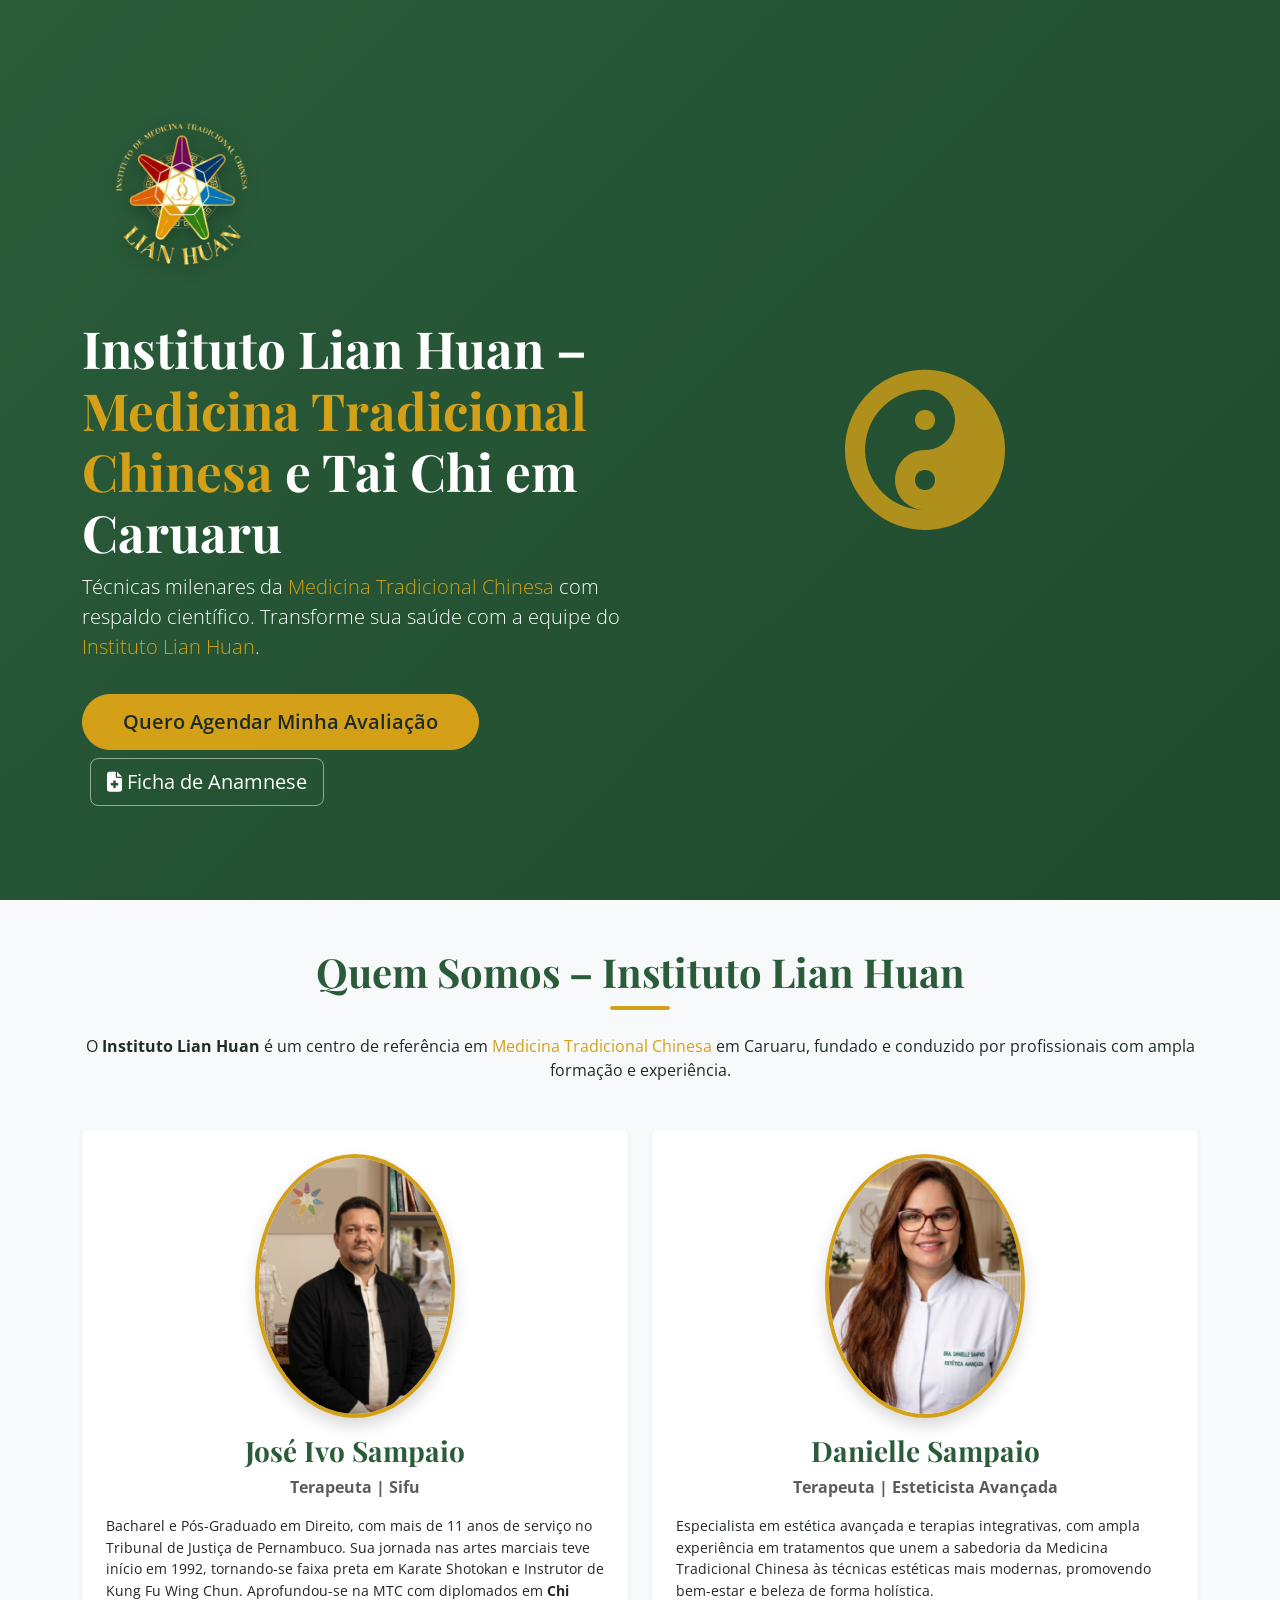
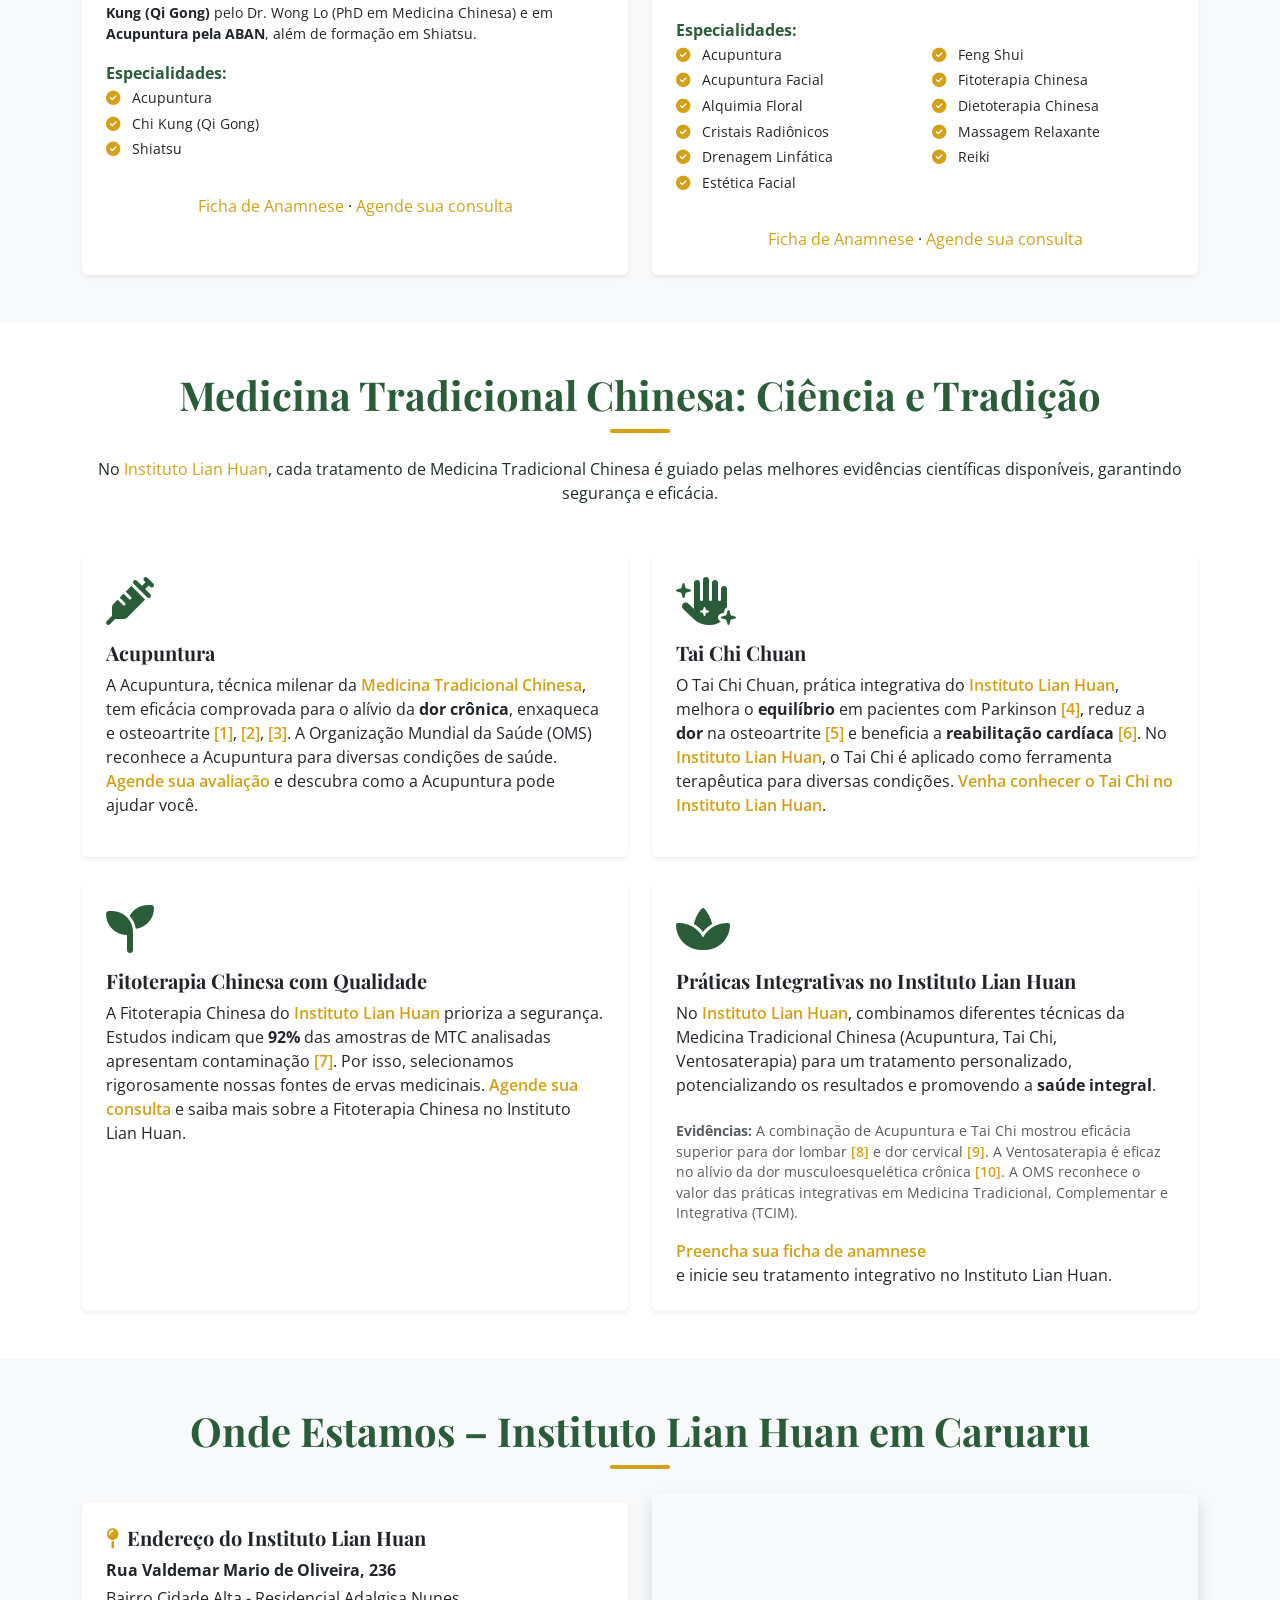
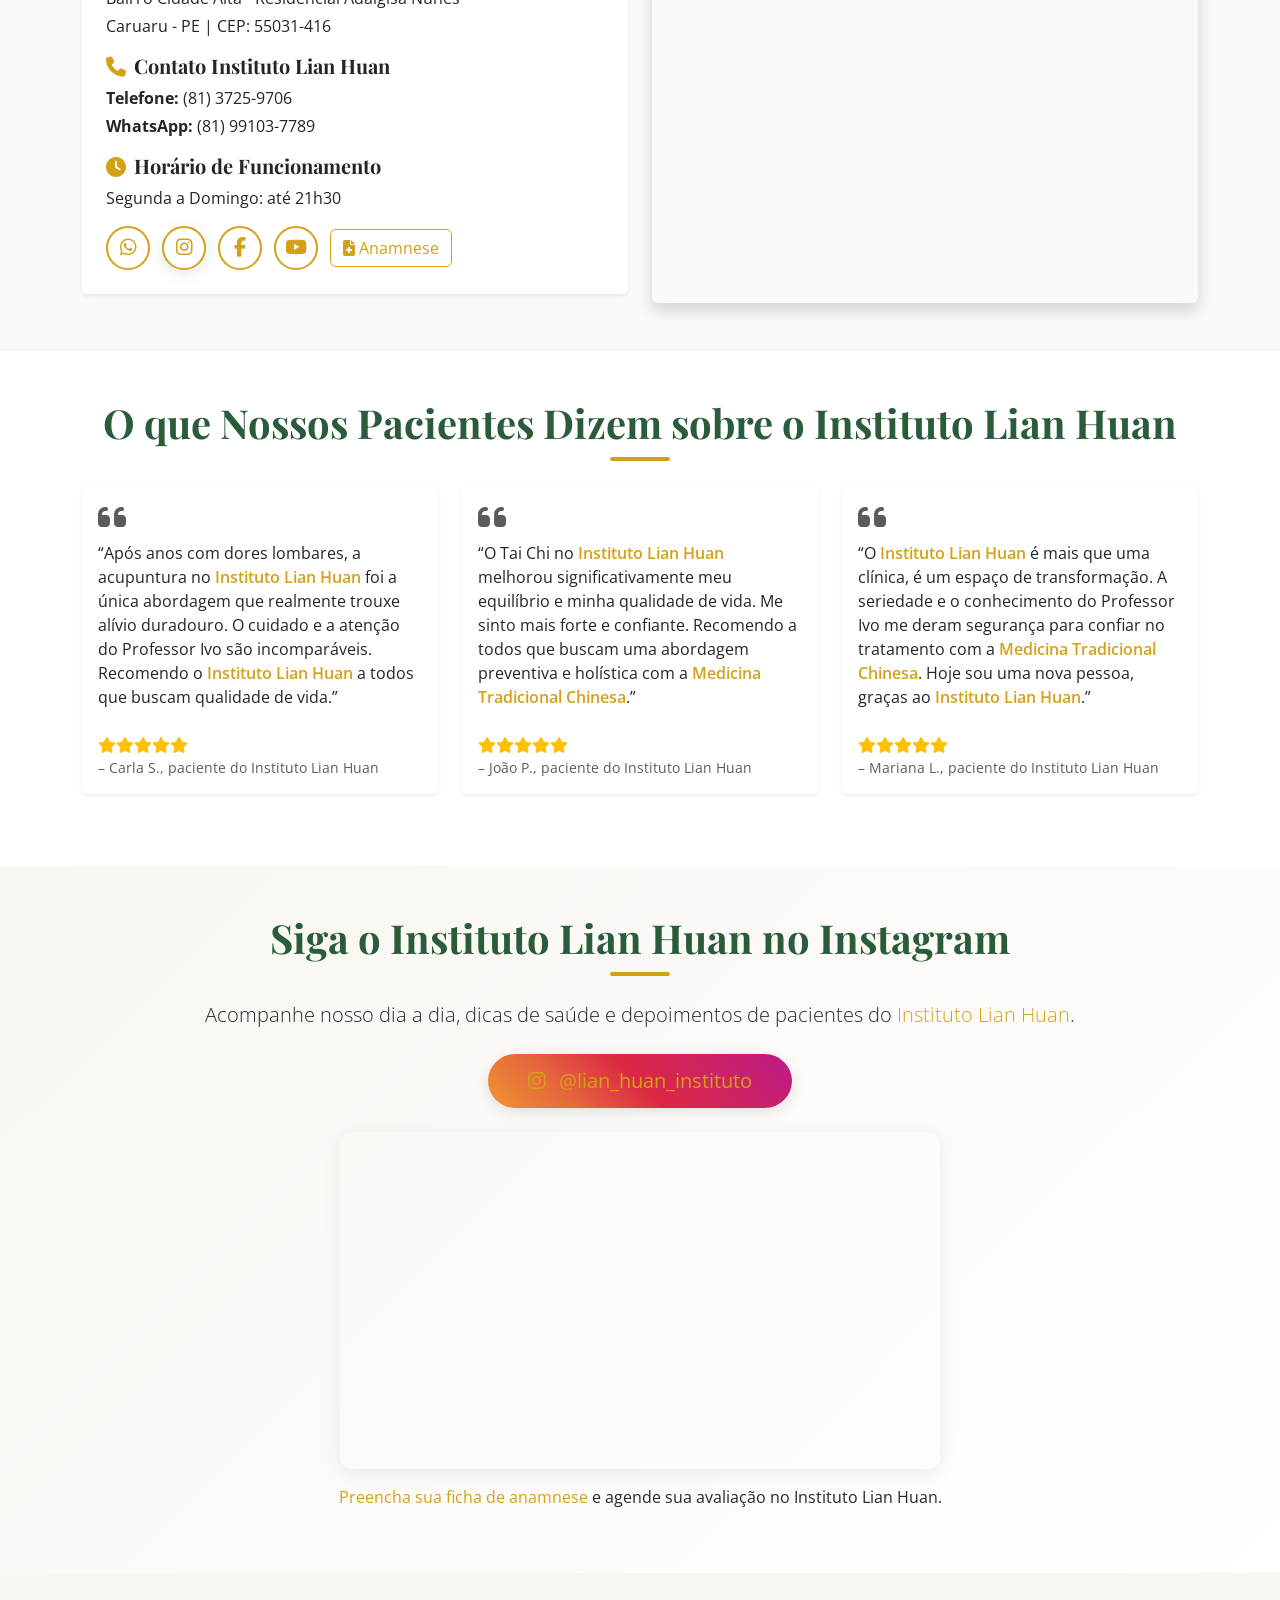
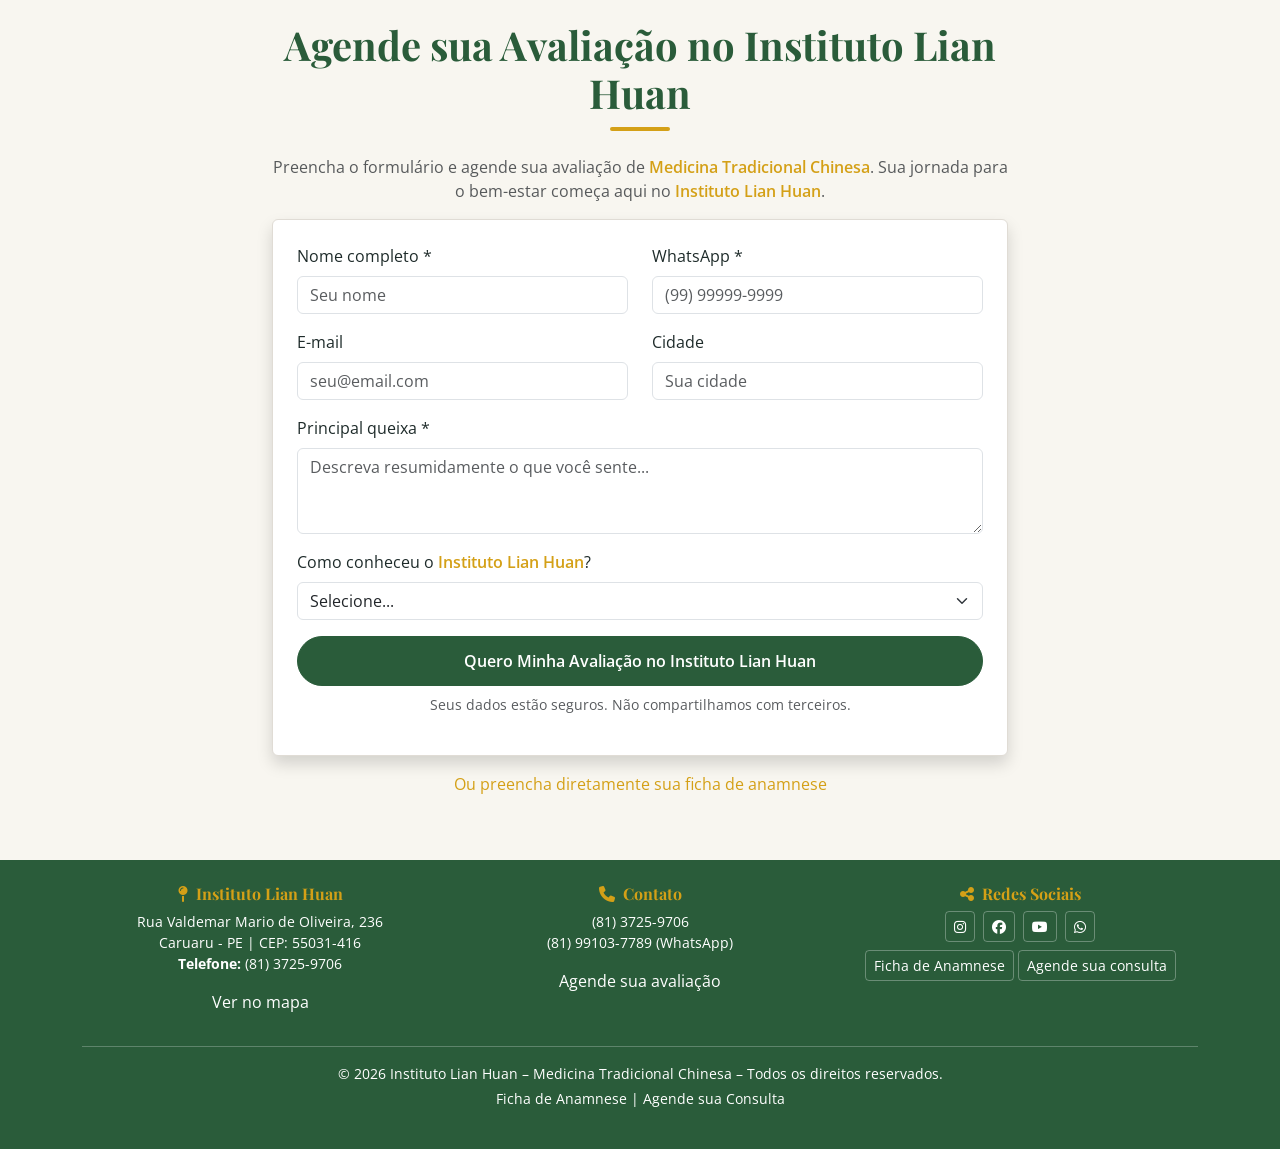
==== commit 00b2f78e: "changes Atualiza seção Quem Somos com dois terapeutas, fotos e especialidades" ====
--- a/index.html
+++ b/index.html
@@ -115,7 +115,7 @@
         "@type": "Physician",
         "name": "Danielle Sampaio",
         "medicalSpecialty": "Traditional Chinese Medicine",
-        "credential": "Terapeuta em MTC"
+        "credential": "Especialista em Estética Avançada e Terapias Integrativas"
       }
     ],
     "hasOfferCatalog": {
@@ -192,19 +192,64 @@
   <!-- ====== SOBRE E AUTORIDADE ====== -->
   <section id="sobre" class="sobre py-5 bg-light">
     <div class="container">
-      <div class="row align-items-center">
+      <h2 class="section-title text-center">Quem Somos – Instituto Lian Huan</h2>
+      <p class="text-center mb-5">O <strong>Instituto Lian Huan</strong> é um centro de referência em <a href="#evidencias" class="link-primary">Medicina Tradicional Chinesa</a> em Caruaru, fundado e conduzido por profissionais com ampla formação e experiência.</p>
+      
+      <div class="row g-4">
+        <!-- ====== JOSÉ IVO SAMPAIO ====== -->
         <div class="col-lg-6">
-          <h2 class="section-title text-start">Quem Somos – Instituto Lian Huan</h2>
-          <p class="lead">O <strong>Instituto Lian Huan</strong> é um centro de referência em <a href="#evidencias" class="link-primary">Medicina Tradicional Chinesa</a> em Caruaru, fundado e conduzido por profissionais com ampla formação e experiência.</p>
-          <p><strong>José Ivo Sampaio</strong>, terapeuta e Sifu do <a href="#formulario" class="link-primary">Instituto Lian Huan</a>, é Bacharel e Pós-Graduado em Direito, com mais de 11 anos de serviço no Tribunal de Justiça de Pernambuco. Sua jornada nas artes marciais teve início em 1992, tornando-se faixa preta em Karate Shotokan e Instrutor de Kung Fu Wing Chun. Aprofundou-se na MTC com diplomados em <strong>Chi Kung (Qi Gong)</strong> pelo Dr. Wong Lo (PhD em Medicina Chinesa) e em <strong>Acupuntura pela ABAN</strong>, além de formação em Shiatsu.</p>
-          <p>Esta formação multidisciplinar garante uma abordagem única, que combina o rigor científico e a disciplina das artes marciais com a sabedoria milenar da <a href="#evidencias" class="link-primary">Medicina Tradicional Chinesa</a>.</p>
-          <p>O <strong>Instituto Lian Huan</strong> oferece tratamentos personalizados de <strong>Acupuntura, Tai Chi Chuan, Fitoterapia Chinesa, Ventosaterapia e Massagem Terapêutica</strong>, sempre com base nas melhores evidências científicas disponíveis. <a href="/anamnese.html" class="link-secondary">Preencha sua ficha de anamnese</a> e agende sua avaliação.</p>
-          <p>Atendemos em Caruaru e região, com horário estendido de segunda a domingo até 21h30. Entre em contato pelo telefone <strong>(81) 3725-9706</strong> ou pelo WhatsApp <strong>(81) 99103-7789</strong>.</p>
-        </div>
-        <div class="col-lg-6 text-center">
-          <img src="ivo.png" alt="José Ivo Sampaio - Terapeuta e Sifu do Instituto Lian Huan" class="img-fluid rounded-circle shadow profile-img" loading="lazy" width="280" height="280">
-          <p class="mt-3"><strong>José Ivo Sampaio</strong><br>Terapeuta | Sifu</p>
-          <!--<p><small><a href="/anamnese.html" class="link-secondary">Ficha de Anamnese</a> · <a href="#formulario" class="link-secondary">Agende sua consulta</a></small></p>-->
+          <div class="card h-100 shadow-sm p-4 text-center">
+            <img src="ivo.png" alt="José Ivo Sampaio - Terapeuta e Sifu do Instituto Lian Huan" class="img-fluid rounded-circle shadow profile-img" loading="lazy" width="200" height="200" style="max-width: 200px; margin: 0 auto; border: 4px solid var(--secondary);">
+            <h3 class="mt-3" style="font-family: var(--font-heading); color: var(--primary);">José Ivo Sampaio</h3>
+            <p class="text-muted"><strong>Terapeuta | Sifu</strong></p>
+            <p class="text-start" style="font-size: 0.9rem;">
+              Bacharel e Pós-Graduado em Direito, com mais de 11 anos de serviço no Tribunal de Justiça de Pernambuco. Sua jornada nas artes marciais teve início em 1992, tornando-se faixa preta em Karate Shotokan e Instrutor de Kung Fu Wing Chun. Aprofundou-se na MTC com diplomados em <strong>Chi Kung (Qi Gong)</strong> pelo Dr. Wong Lo (PhD em Medicina Chinesa) e em <strong>Acupuntura pela ABAN</strong>, além de formação em Shiatsu.
+            </p>
+            <div class="text-start">
+              <strong style="color: var(--primary);">Especialidades:</strong>
+              <ul style="font-size: 0.9rem; list-style: none; padding-left: 0;">
+                <li><i class="fas fa-check-circle" style="color: var(--secondary);"></i> Acupuntura</li>
+                <li><i class="fas fa-check-circle" style="color: var(--secondary);"></i> Chi Kung (Qi Gong)</li>
+                <li><i class="fas fa-check-circle" style="color: var(--secondary);"></i> Shiatsu</li>
+              </ul>
+            </div>
+            <div class="mt-3">
+              <a href="/anamnese.html" class="link-secondary">Ficha de Anamnese</a> · 
+              <a href="#formulario" class="link-secondary">Agende sua consulta</a>
+            </div>
+          </div>
+        </div>
+
+        <!-- ====== DANIELLE SAMPAIO ====== -->
+        <div class="col-lg-6">
+          <div class="card h-100 shadow-sm p-4 text-center">
+            <img src="danielle.png" alt="Danielle Sampaio - Terapeuta do Instituto Lian Huan" class="img-fluid rounded-circle shadow profile-img" loading="lazy" width="200" height="200" style="max-width: 200px; margin: 0 auto; border: 4px solid var(--secondary);">
+            <h3 class="mt-3" style="font-family: var(--font-heading); color: var(--primary);">Danielle Sampaio</h3>
+            <p class="text-muted"><strong>Terapeuta | Esteticista Avançada</strong></p>
+            <p class="text-start" style="font-size: 0.9rem;">
+              Especialista em estética avançada e terapias integrativas, com ampla experiência em tratamentos que unem a sabedoria da Medicina Tradicional Chinesa às técnicas estéticas mais modernas, promovendo bem-estar e beleza de forma holística.
+            </p>
+            <div class="text-start">
+              <strong style="color: var(--primary);">Especialidades:</strong>
+              <ul style="font-size: 0.9rem; list-style: none; padding-left: 0; columns: 2;">
+                <li><i class="fas fa-check-circle" style="color: var(--secondary);"></i> Acupuntura</li>
+                <li><i class="fas fa-check-circle" style="color: var(--secondary);"></i> Acupuntura Facial</li>
+                <li><i class="fas fa-check-circle" style="color: var(--secondary);"></i> Alquimia Floral</li>
+                <li><i class="fas fa-check-circle" style="color: var(--secondary);"></i> Cristais Radiônicos</li>
+                <li><i class="fas fa-check-circle" style="color: var(--secondary);"></i> Drenagem Linfática</li>
+                <li><i class="fas fa-check-circle" style="color: var(--secondary);"></i> Estética Facial</li>
+                <li><i class="fas fa-check-circle" style="color: var(--secondary);"></i> Feng Shui</li>
+                <li><i class="fas fa-check-circle" style="color: var(--secondary);"></i> Fitoterapia Chinesa</li>
+                <li><i class="fas fa-check-circle" style="color: var(--secondary);"></i> Dietoterapia Chinesa</li>
+                <li><i class="fas fa-check-circle" style="color: var(--secondary);"></i> Massagem Relaxante</li>
+                <li><i class="fas fa-check-circle" style="color: var(--secondary);"></i> Reiki</li>
+              </ul>
+            </div>
+            <div class="mt-3">
+              <a href="/anamnese.html" class="link-secondary">Ficha de Anamnese</a> · 
+              <a href="#formulario" class="link-secondary">Agende sua consulta</a>
+            </div>
+          </div>
         </div>
       </div>
     </div>
@@ -303,17 +348,20 @@
             <p class="mb-0">Segunda a Domingo: até 21h30</p>
             
             <div class="mt-3">
-              <!--<a href="https://wa.me/5581991037789?text=Ol%C3%A1%2C%20gostaria%20de%20agendar%20uma%20avalia%C3%A7%C3%A3o%20no%20Instituto%20Lian%20Huan." target="_blank" class="btn btn-success me-2">
-                <i class="fab fa-whatsapp"></i> WhatsApp
+              <a href="https://wa.me/5581991037789?text=Ol%C3%A1%2C%20gostaria%20de%20agendar%20uma%20avalia%C3%A7%C3%A3o%20no%20Instituto%20Lian%20Huan." target="_blank" class="btn btn-social btn-whatsapp me-2" aria-label="WhatsApp">
+                <i class="fab fa-whatsapp"></i>
               </a>
-              <a href="https://www.instagram.com/lian_huan_instituto/" target="_blank" class="btn btn-outline-secondary me-2">
-                <i class="fab fa-instagram"></i> Instagram
+              <a href="https://www.instagram.com/lian_huan_instituto/" target="_blank" class="btn btn-social btn-instagram me-2" aria-label="Instagram">
+                <i class="fab fa-instagram"></i>
               </a>
-              <a href="https://www.facebook.com/joseivo.sampaio/" target="_blank" class="btn btn-outline-primary me-2">
-                <i class="fab fa-facebook"></i> Facebook
+              <a href="https://www.facebook.com/joseivo.sampaio/" target="_blank" class="btn btn-social btn-facebook me-2" aria-label="Facebook">
+                <i class="fab fa-facebook-f"></i>
               </a>
-              <a href="https://www.youtube.com/@Prof.ivosampaio" target="_blank" class="btn btn-outline-danger">
-                <i class="fab fa-youtube"></i> YouTube-->
+              <a href="https://www.youtube.com/@Prof.ivosampaio" target="_blank" class="btn btn-social btn-youtube me-2" aria-label="YouTube">
+                <i class="fab fa-youtube"></i>
+              </a>
+              <a href="/anamnese.html" class="btn btn-outline-secondary">
+                <i class="fas fa-file-medical"></i> Anamnese
               </a>
             </div>
           </div>
--- a/style.css
+++ b/style.css
@@ -198,8 +198,44 @@
 /* ===== SOBRE ===== */
 .sobre .profile-img {
   border: 4px solid var(--secondary);
-  max-width: 100%;
+  max-width: 200px;
   box-shadow: 0 8px 30px rgba(0,0,0,0.1);
+  transition: transform 0.3s ease;
+}
+.sobre .profile-img:hover {
+  transform: scale(1.03);
+}
+.sobre .card {
+  border: none;
+  background: #fff;
+  transition: 0.3s;
+}
+.sobre .card:hover {
+  transform: translateY(-5px);
+  box-shadow: 0 12px 30px rgba(0,0,0,0.08);
+}
+.sobre ul {
+  list-style: none;
+  padding-left: 0;
+}
+.sobre ul li {
+  padding: 2px 0;
+  font-size: 0.9rem;
+}
+.sobre ul li i {
+  margin-right: 8px;
+}
+
+/* Responsivo para as colunas de especialidades */
+@media (max-width: 576px) {
+  .sobre ul {
+    columns: 1 !important;
+  }
+}
+@media (min-width: 577px) and (max-width: 992px) {
+  .sobre ul {
+    columns: 2;
+  }
 }
 
 /* ===== TRATAMENTOS ===== */
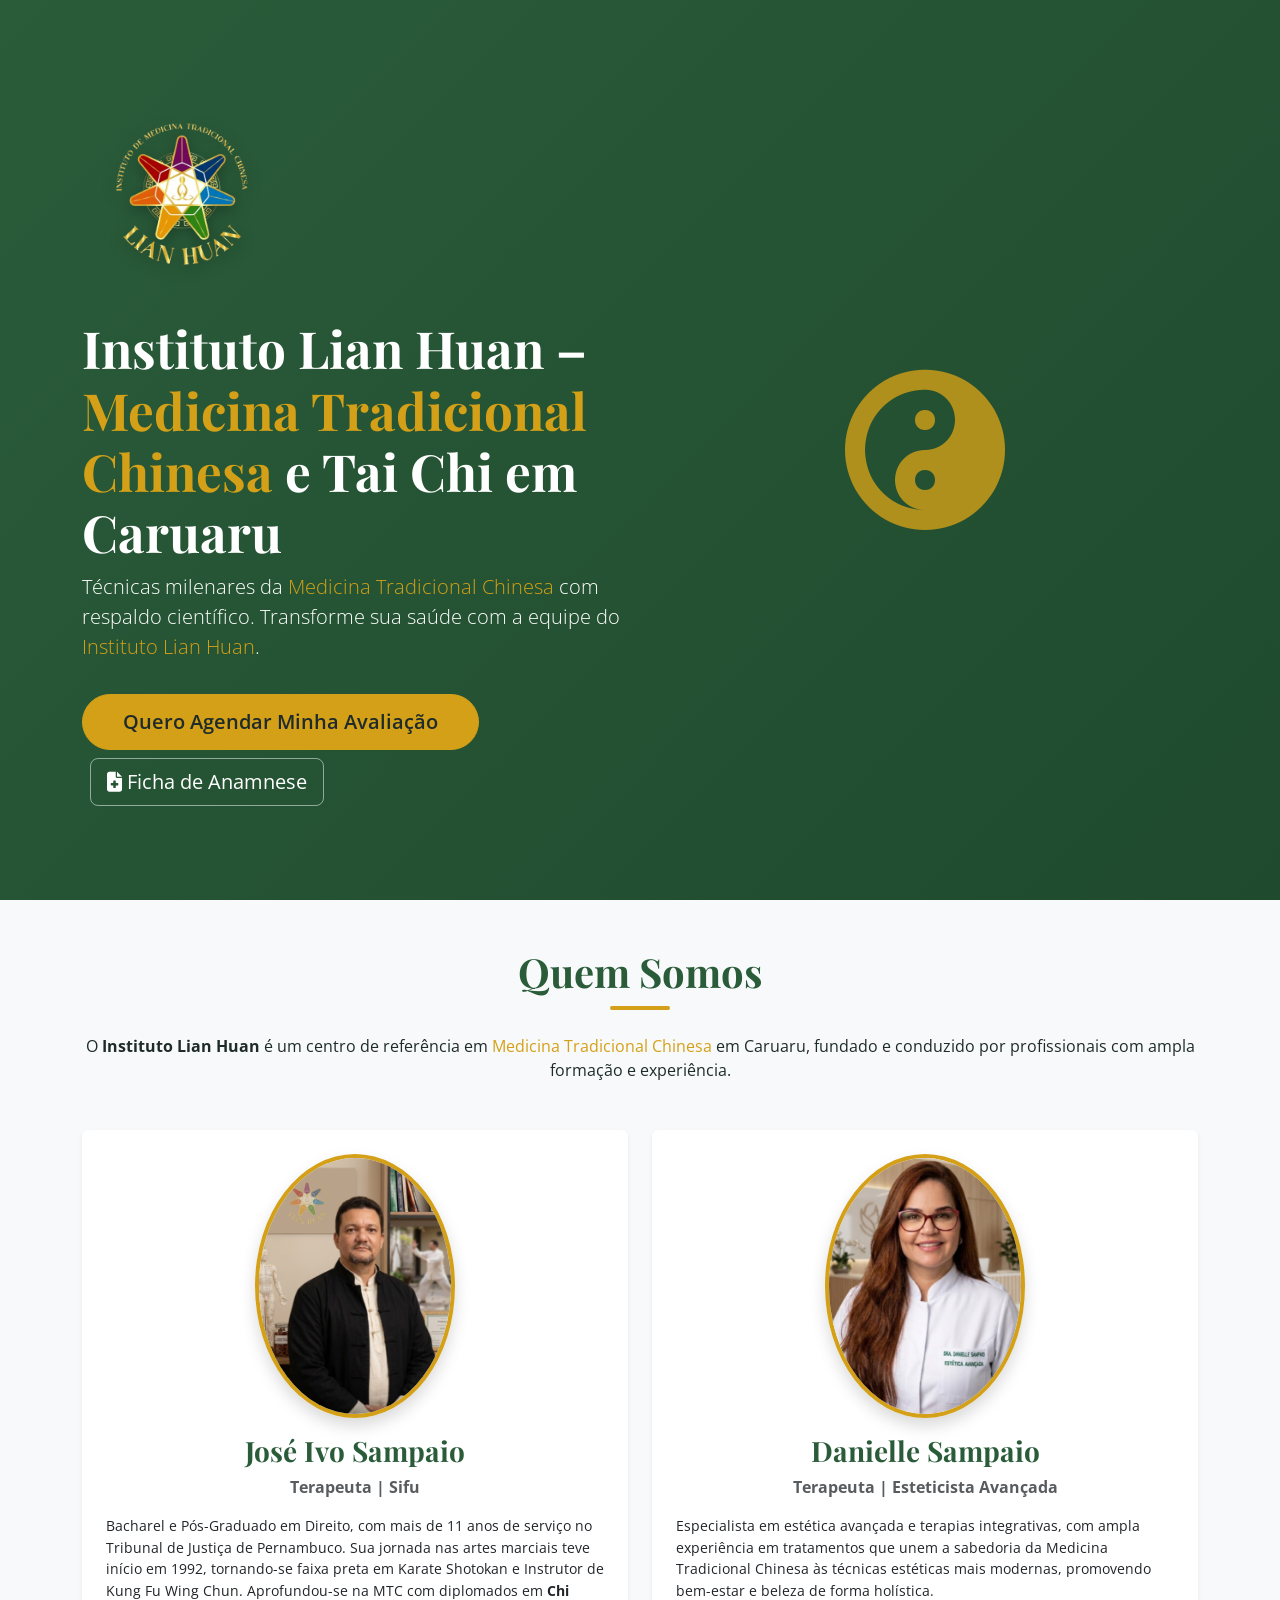
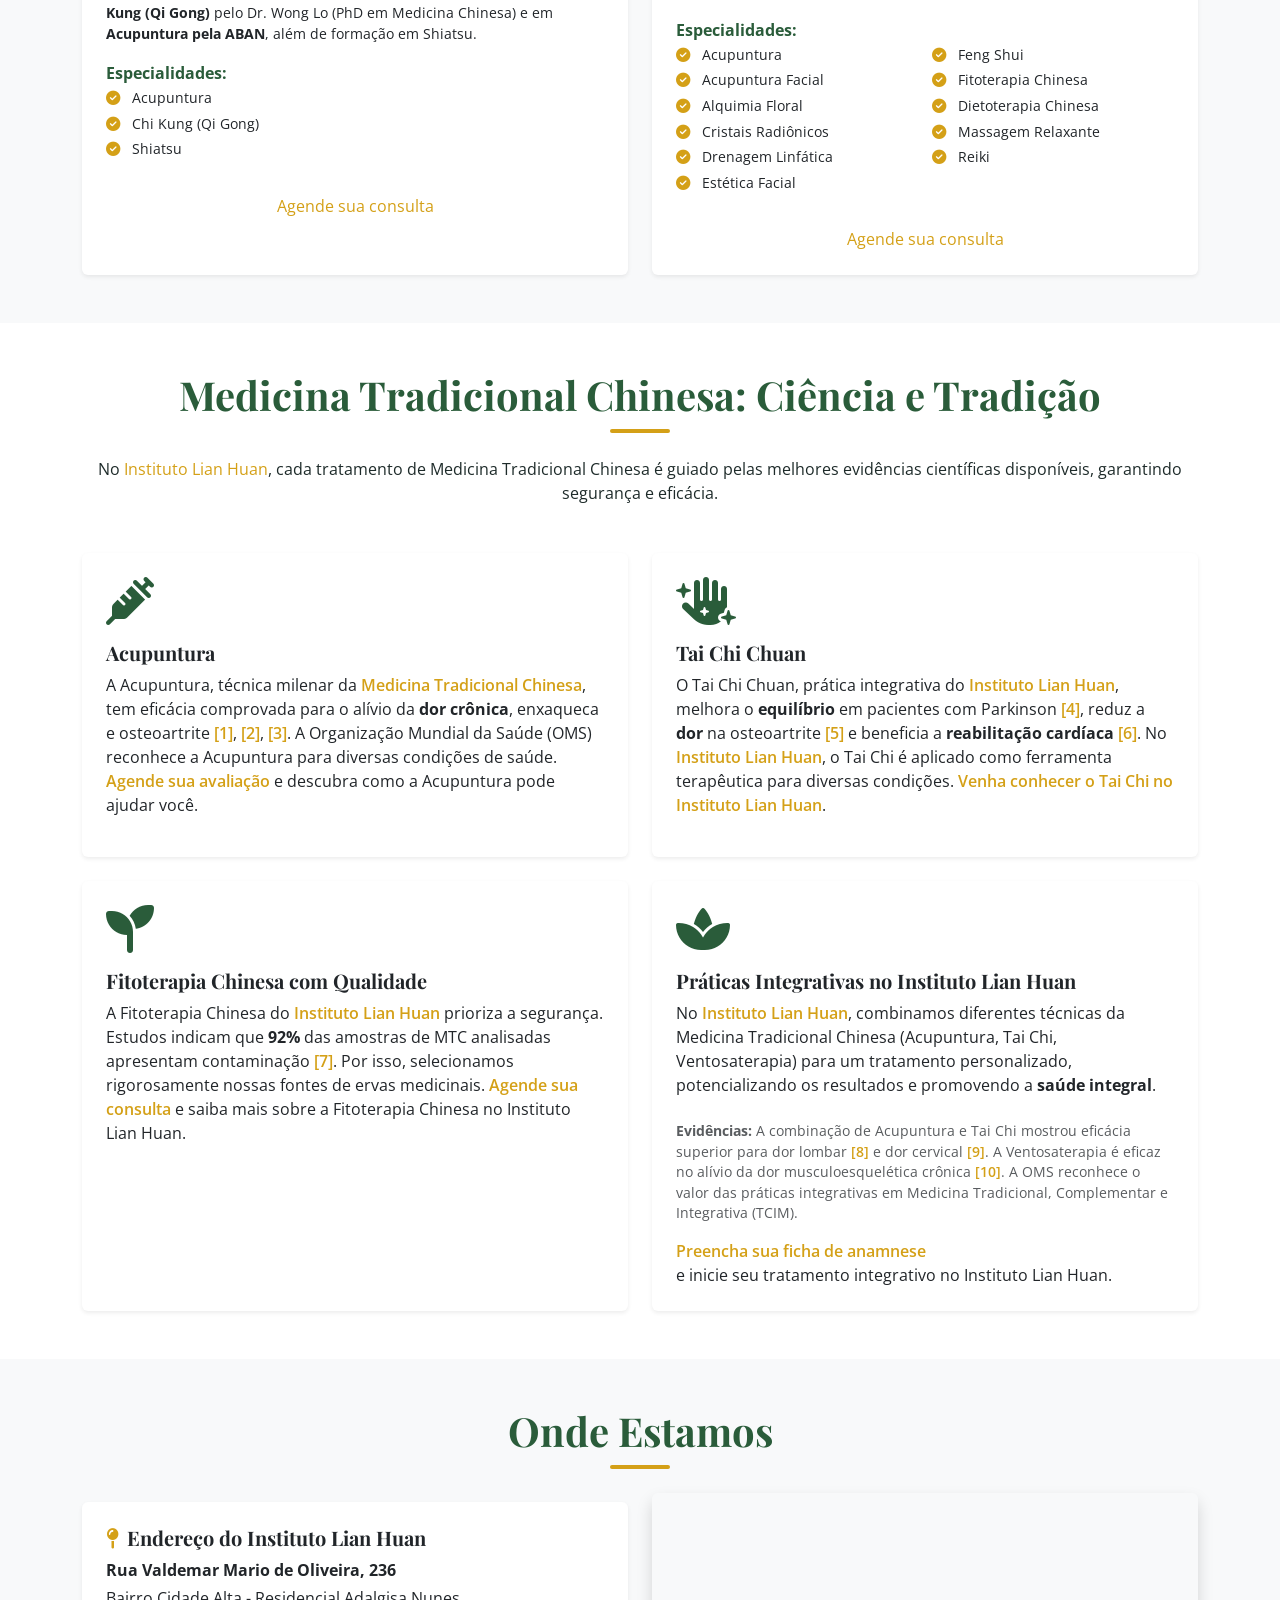
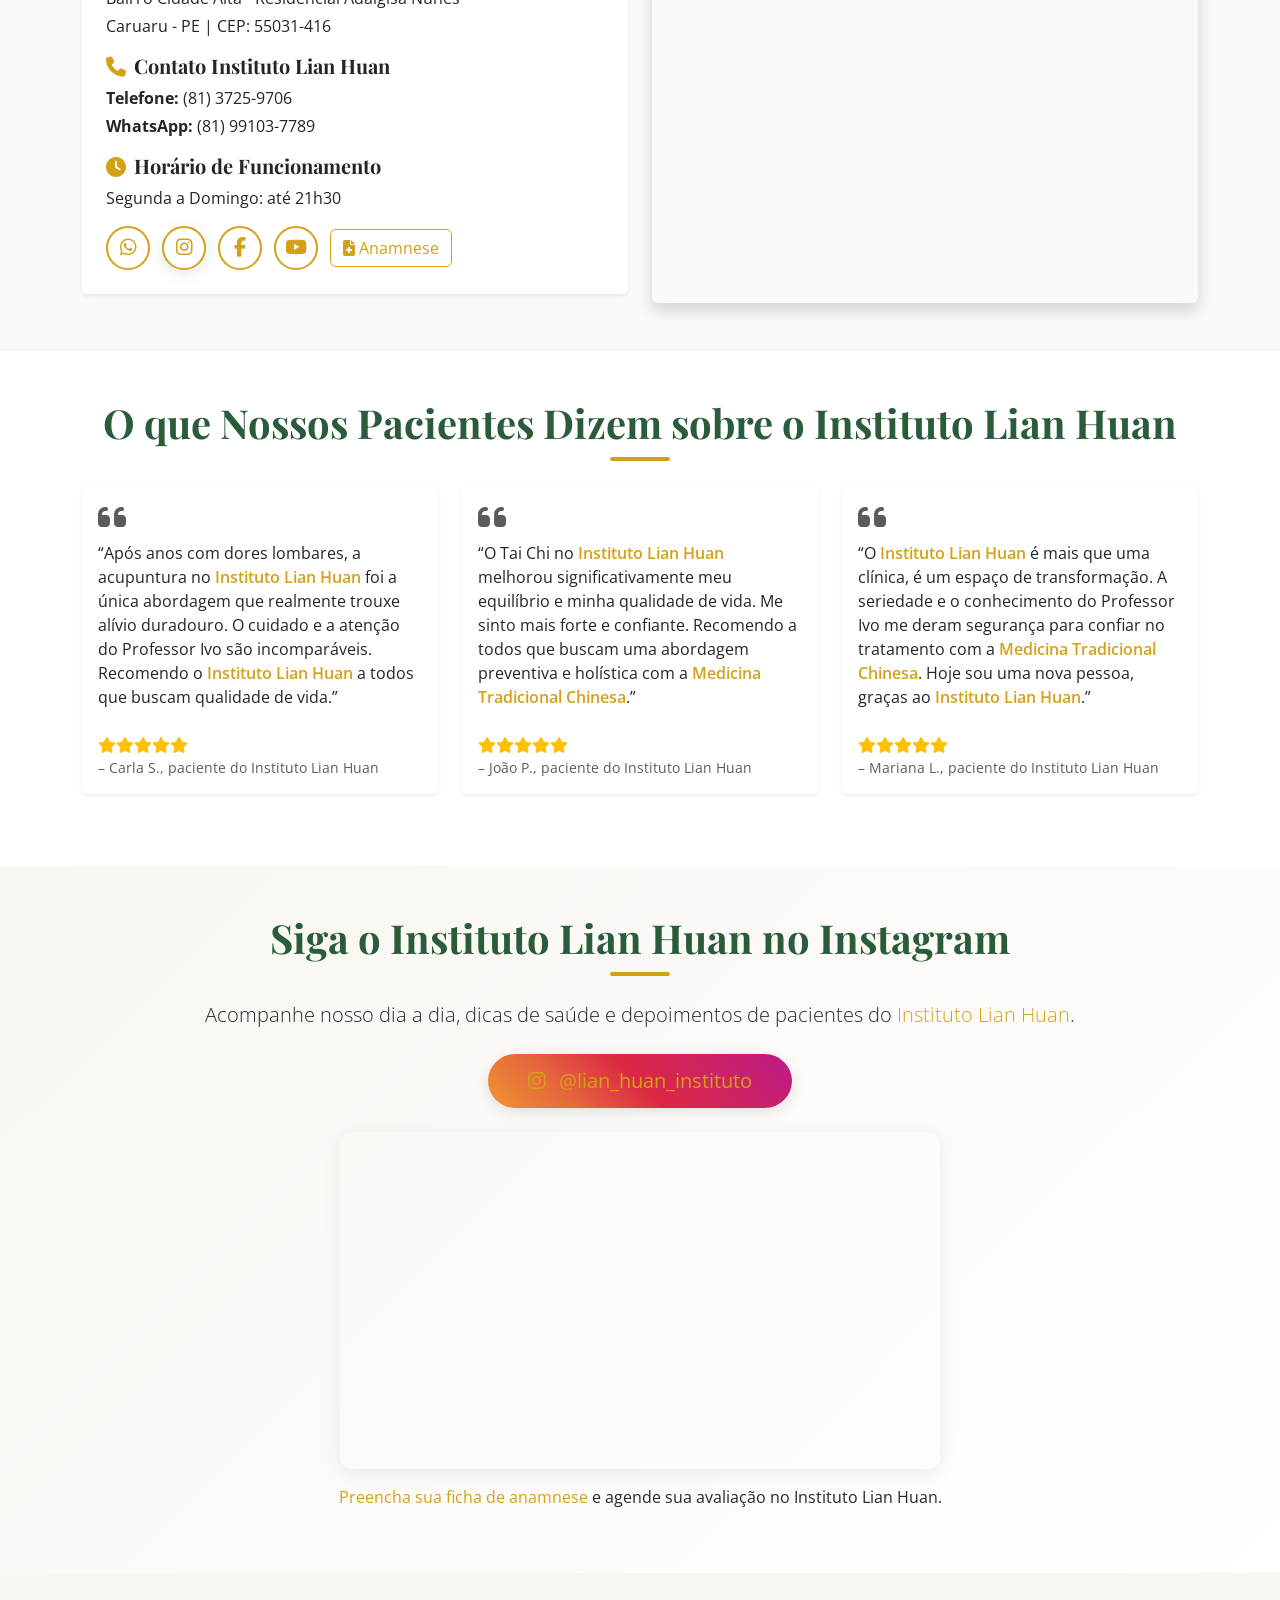
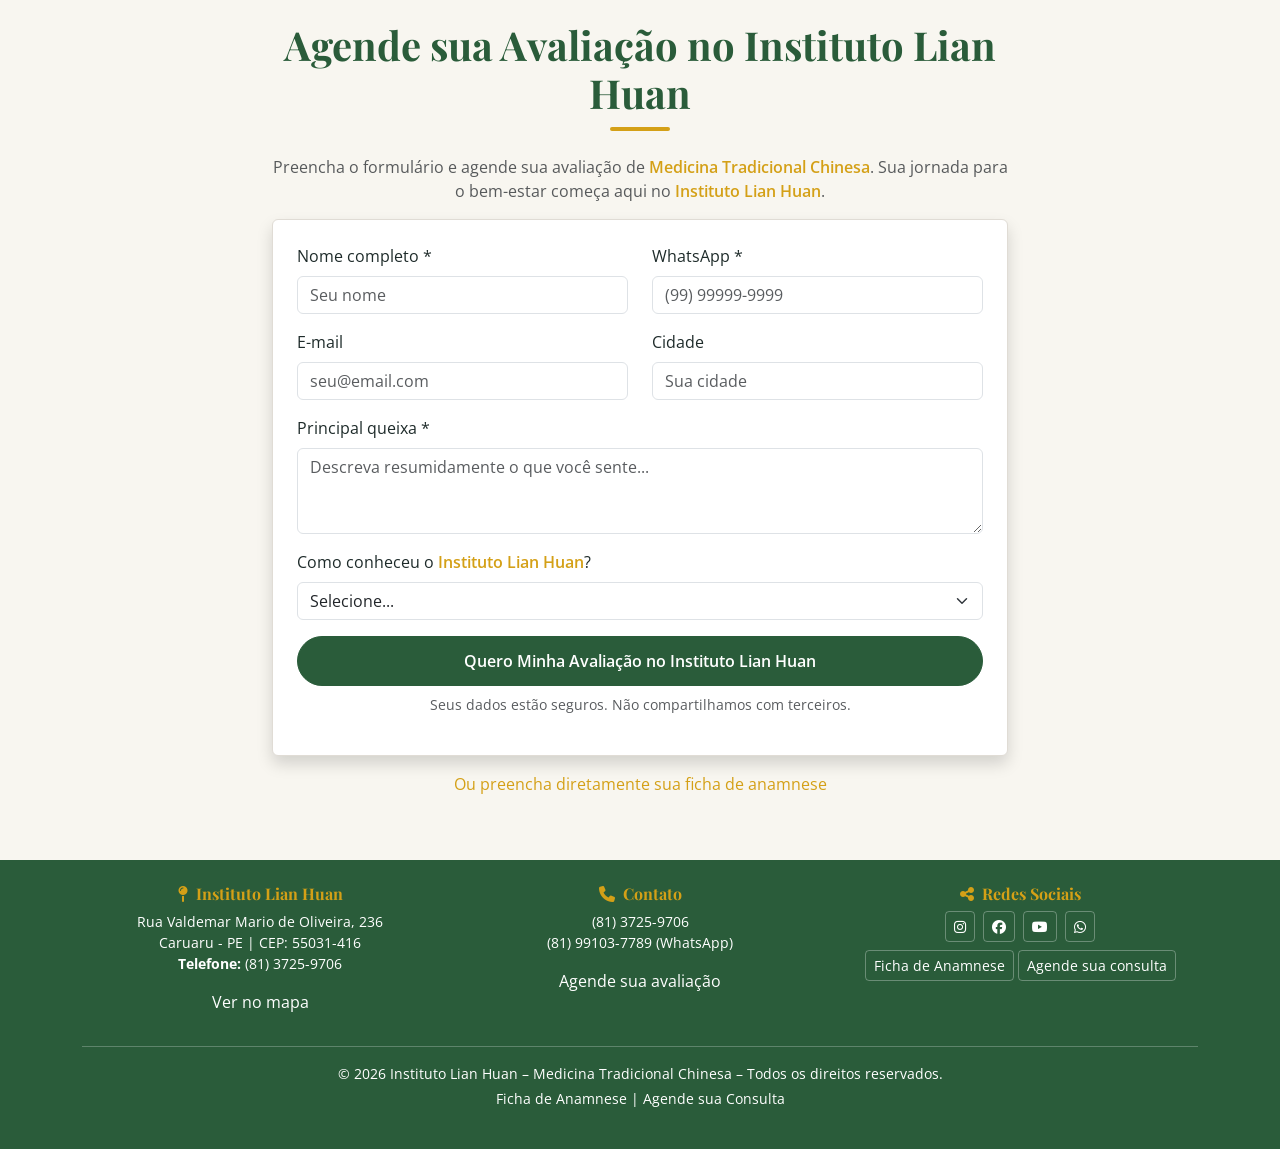
==== commit 15bb8f3e: "changes" ====
--- a/index.html
+++ b/index.html
@@ -192,7 +192,7 @@
   <!-- ====== SOBRE E AUTORIDADE ====== -->
   <section id="sobre" class="sobre py-5 bg-light">
     <div class="container">
-      <h2 class="section-title text-center">Quem Somos – Instituto Lian Huan</h2>
+      <h2 class="section-title text-center">Quem Somos</h2>
       <p class="text-center mb-5">O <strong>Instituto Lian Huan</strong> é um centro de referência em <a href="#evidencias" class="link-primary">Medicina Tradicional Chinesa</a> em Caruaru, fundado e conduzido por profissionais com ampla formação e experiência.</p>
       
       <div class="row g-4">
@@ -214,7 +214,7 @@
               </ul>
             </div>
             <div class="mt-3">
-              <a href="/anamnese.html" class="link-secondary">Ficha de Anamnese</a> · 
+              <!--<a href="/anamnese.html" class="link-secondary">Ficha de Anamnese</a> ·--> 
               <a href="#formulario" class="link-secondary">Agende sua consulta</a>
             </div>
           </div>
@@ -246,7 +246,7 @@
               </ul>
             </div>
             <div class="mt-3">
-              <a href="/anamnese.html" class="link-secondary">Ficha de Anamnese</a> · 
+              <!--<a href="/anamnese.html" class="link-secondary">Ficha de Anamnese</a> ·--> 
               <a href="#formulario" class="link-secondary">Agende sua consulta</a>
             </div>
           </div>
@@ -331,7 +331,7 @@
   <!-- ====== LOCALIZAÇÃO ====== -->
   <section id="localizacao" class="localizacao py-5 bg-light">
     <div class="container">
-      <h2 class="section-title text-center">Onde Estamos – Instituto Lian Huan em Caruaru</h2>
+      <h2 class="section-title text-center">Onde Estamos</h2>
       <div class="row align-items-center">
         <div class="col-lg-6">
           <div class="card shadow-sm p-4">
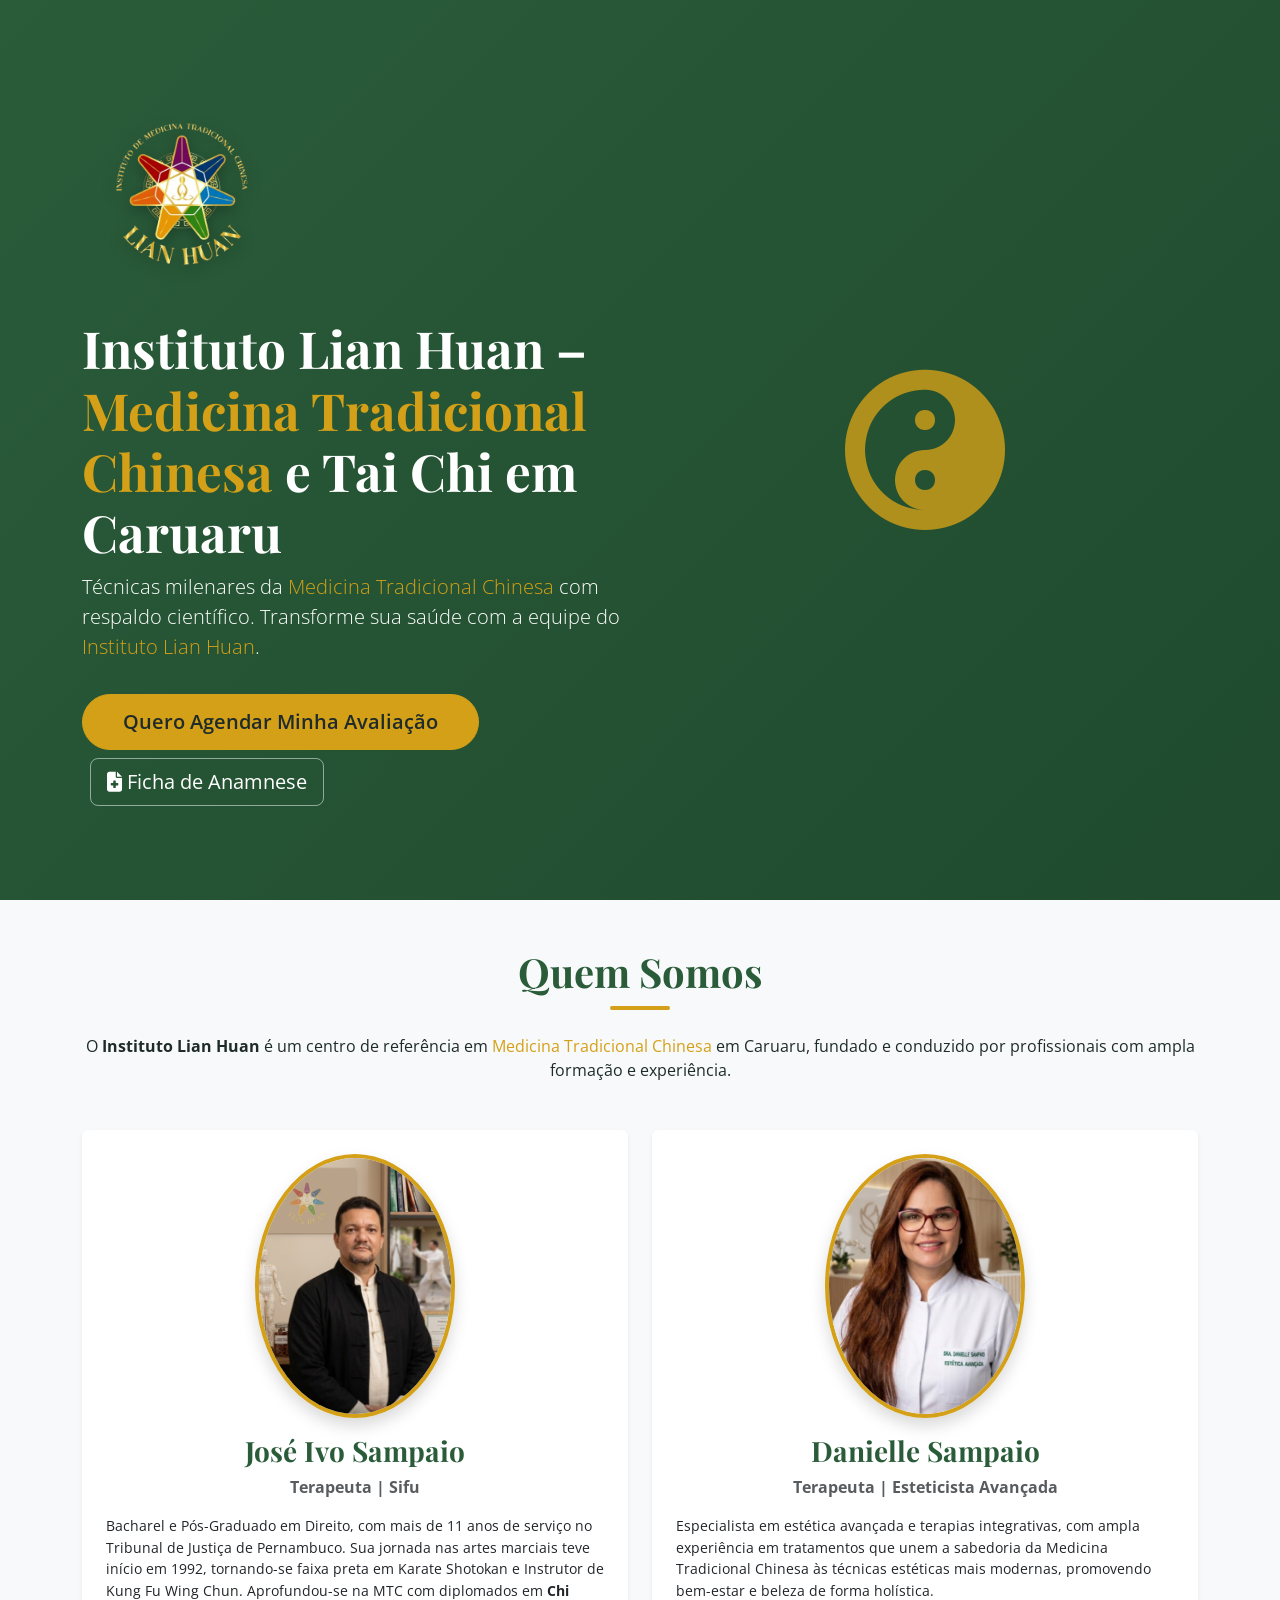
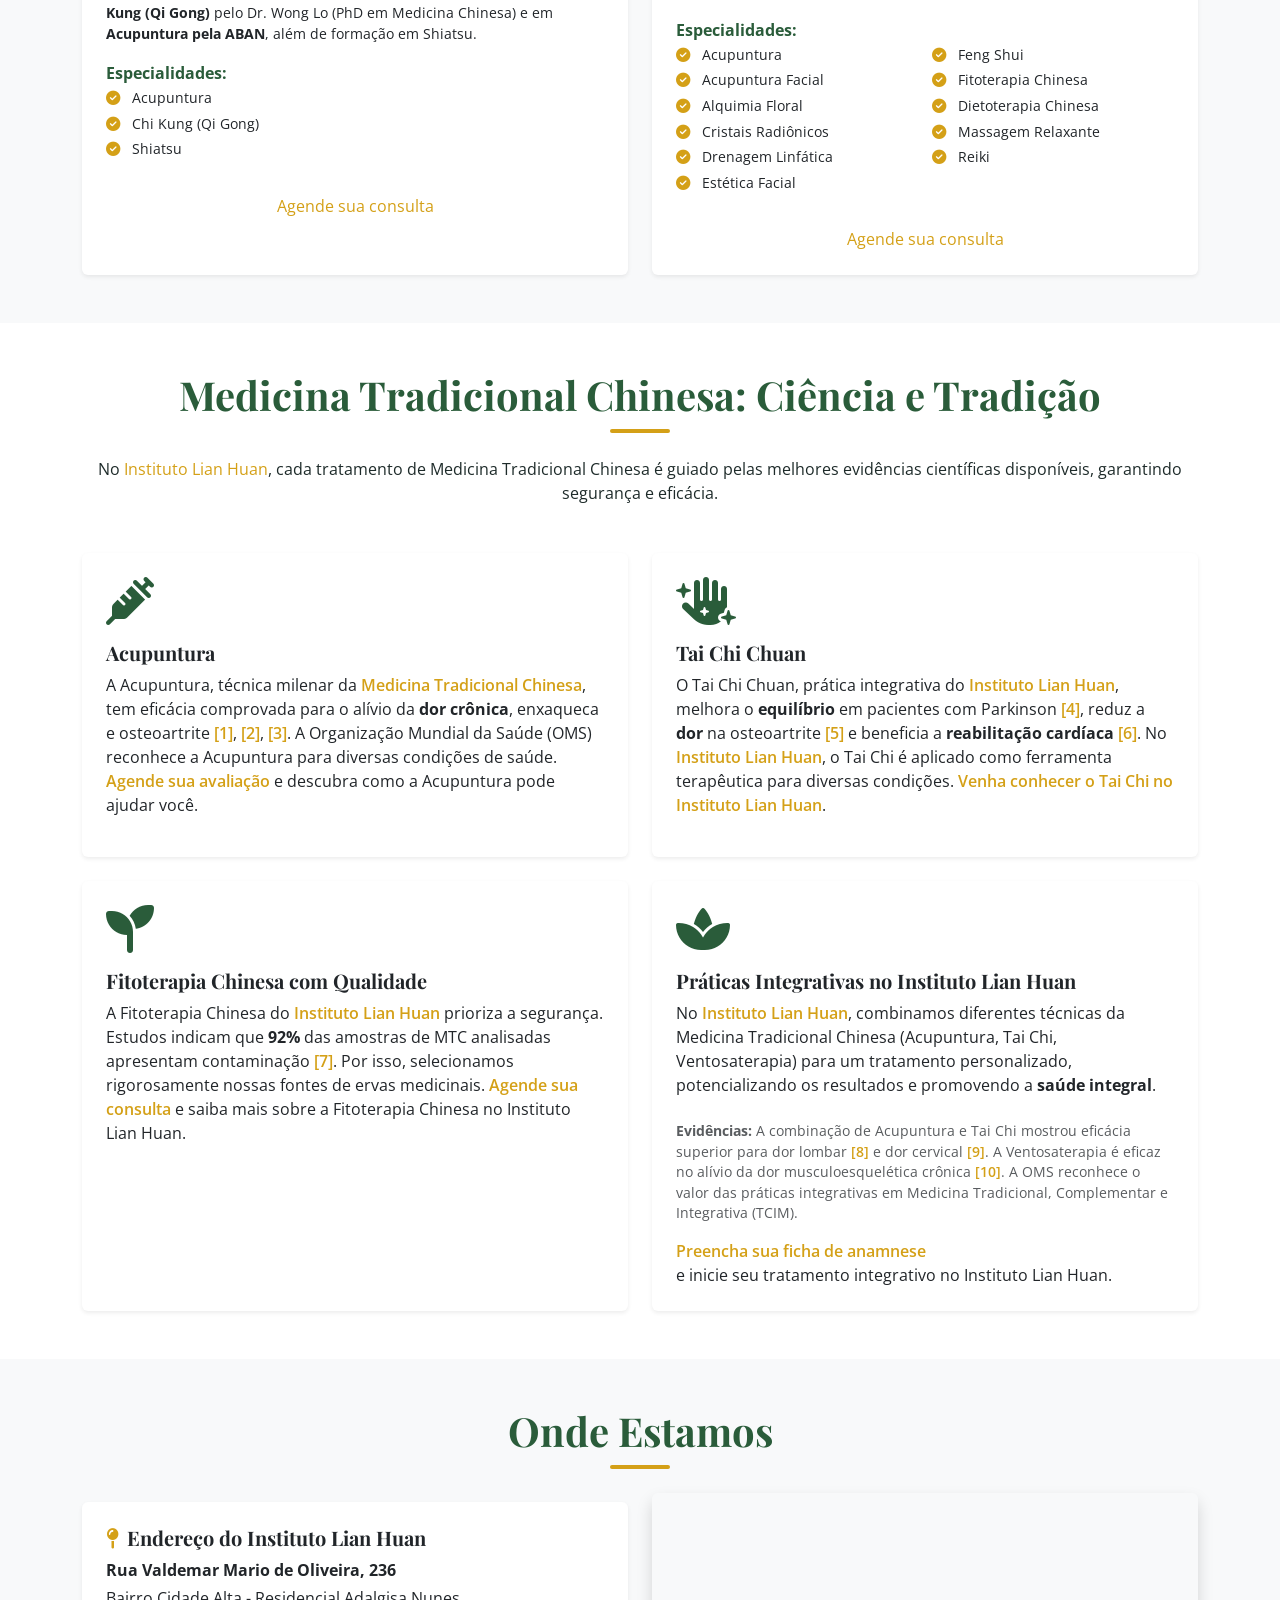
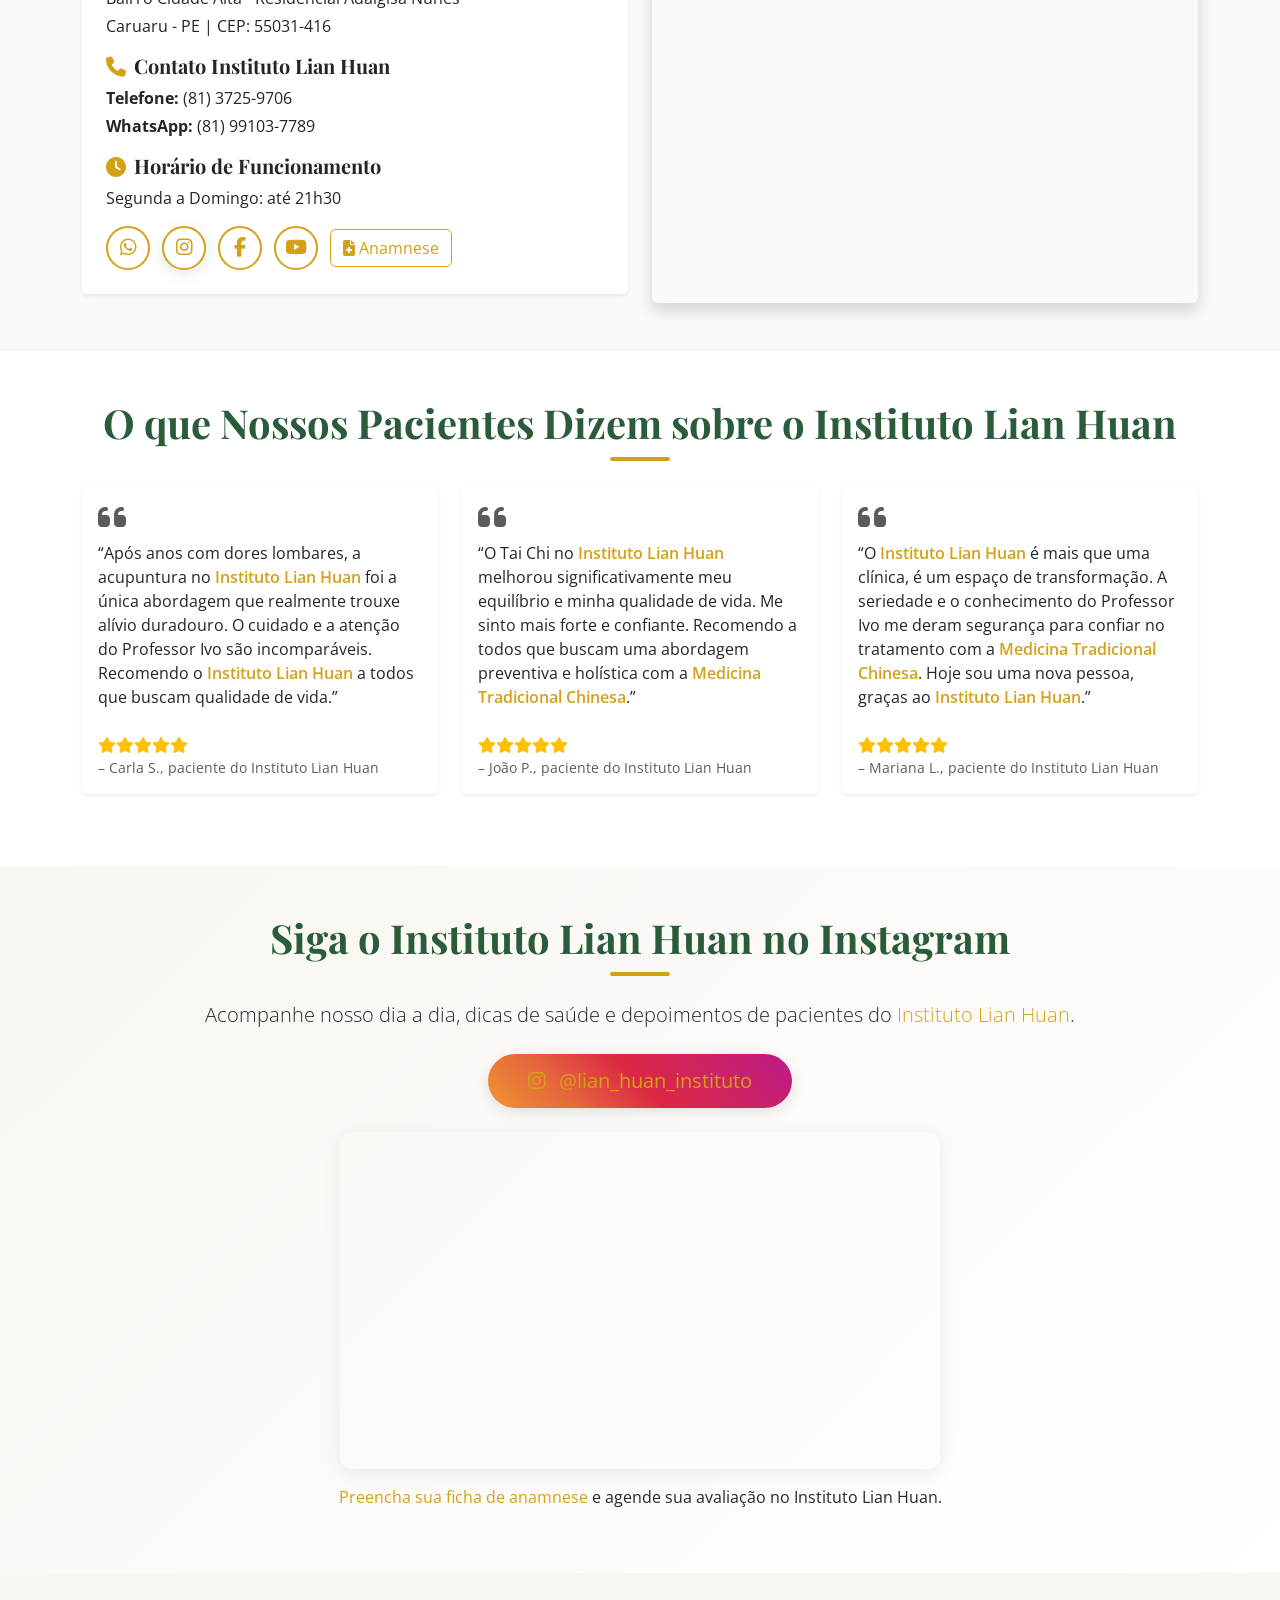
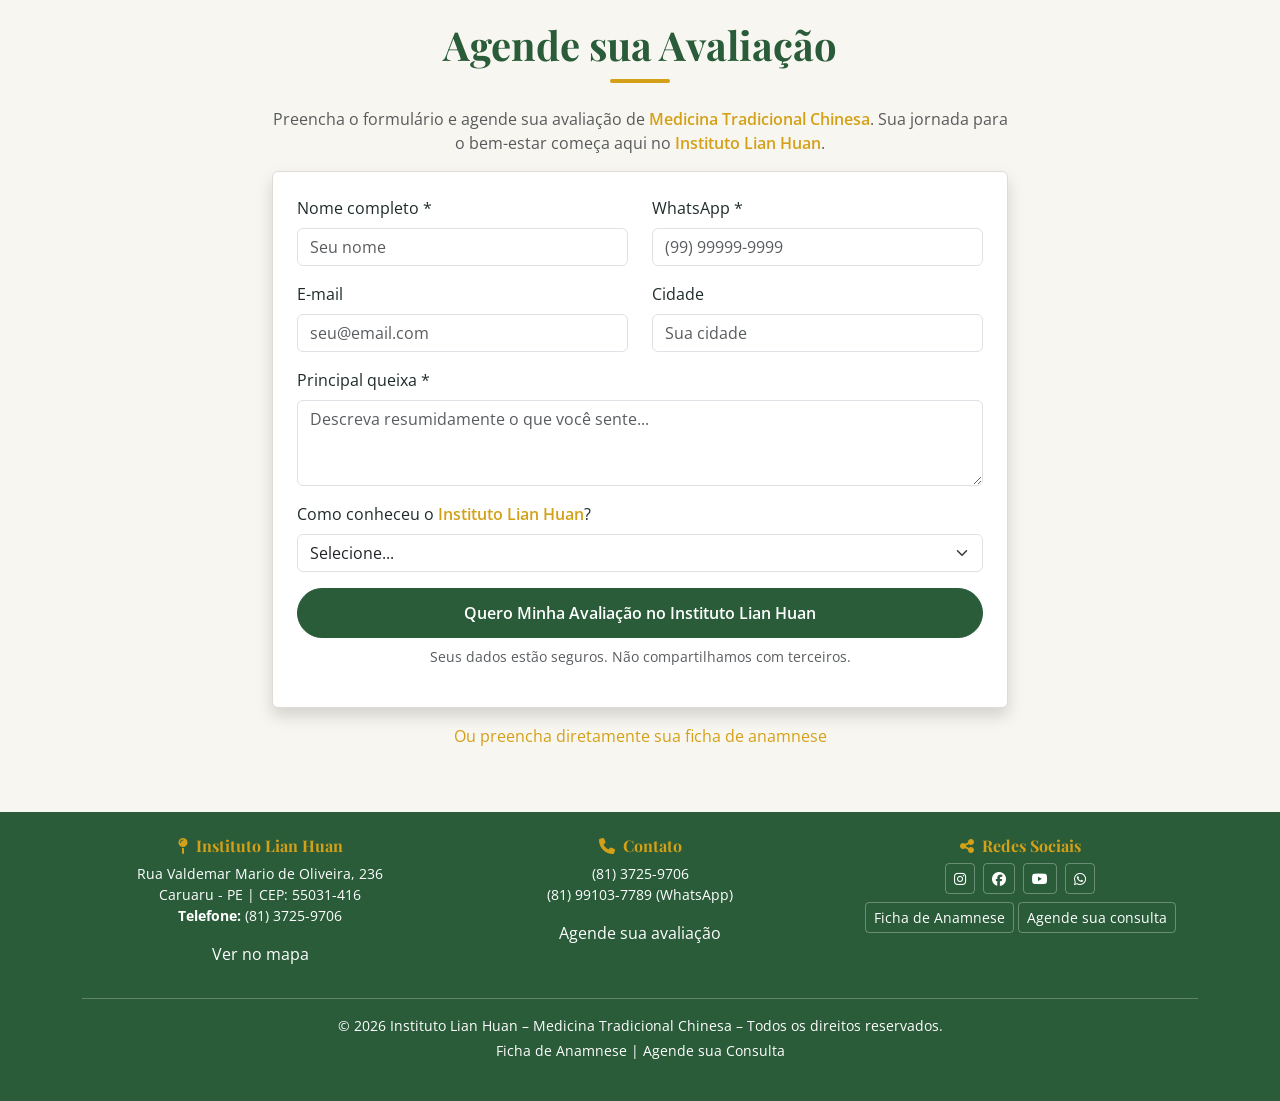
==== commit cc59268e: "changes" ====
--- a/index.html
+++ b/index.html
@@ -439,7 +439,7 @@
     <div class="container">
       <div class="row justify-content-center">
         <div class="col-lg-8">
-          <h2 class="section-title text-center">Agende sua Avaliação no Instituto Lian Huan</h2>
+          <h2 class="section-title text-center">Agende sua Avaliação</h2>
           <p class="text-center text-muted">Preencha o formulário e agende sua avaliação de <a href="#evidencias" class="link-primary">Medicina Tradicional Chinesa</a>. Sua jornada para o bem-estar começa aqui no <a href="#sobre" class="link-primary">Instituto Lian Huan</a>.</p>
           <form name="lead-form" netlify action="/obrigado.html" method="POST" class="p-4 bg-white shadow rounded">
             <input type="hidden" name="form-name" value="lead-form">
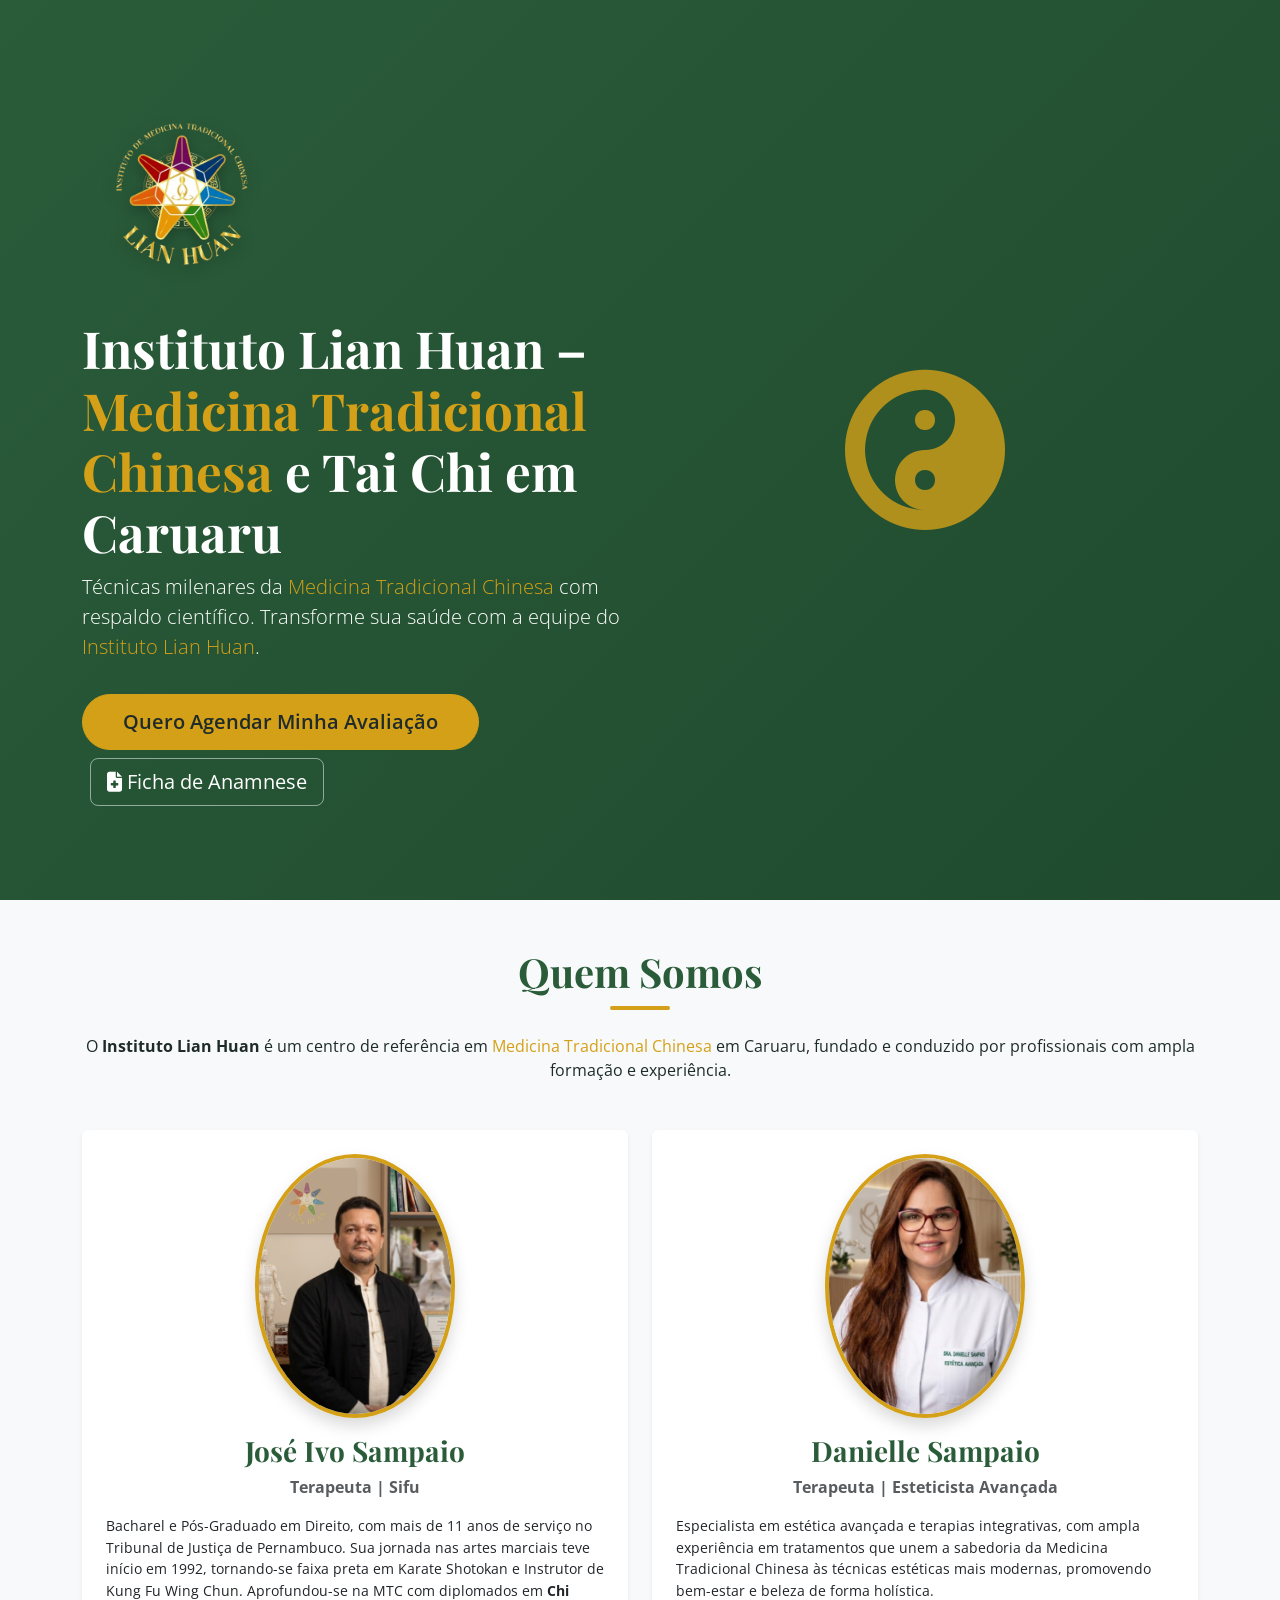
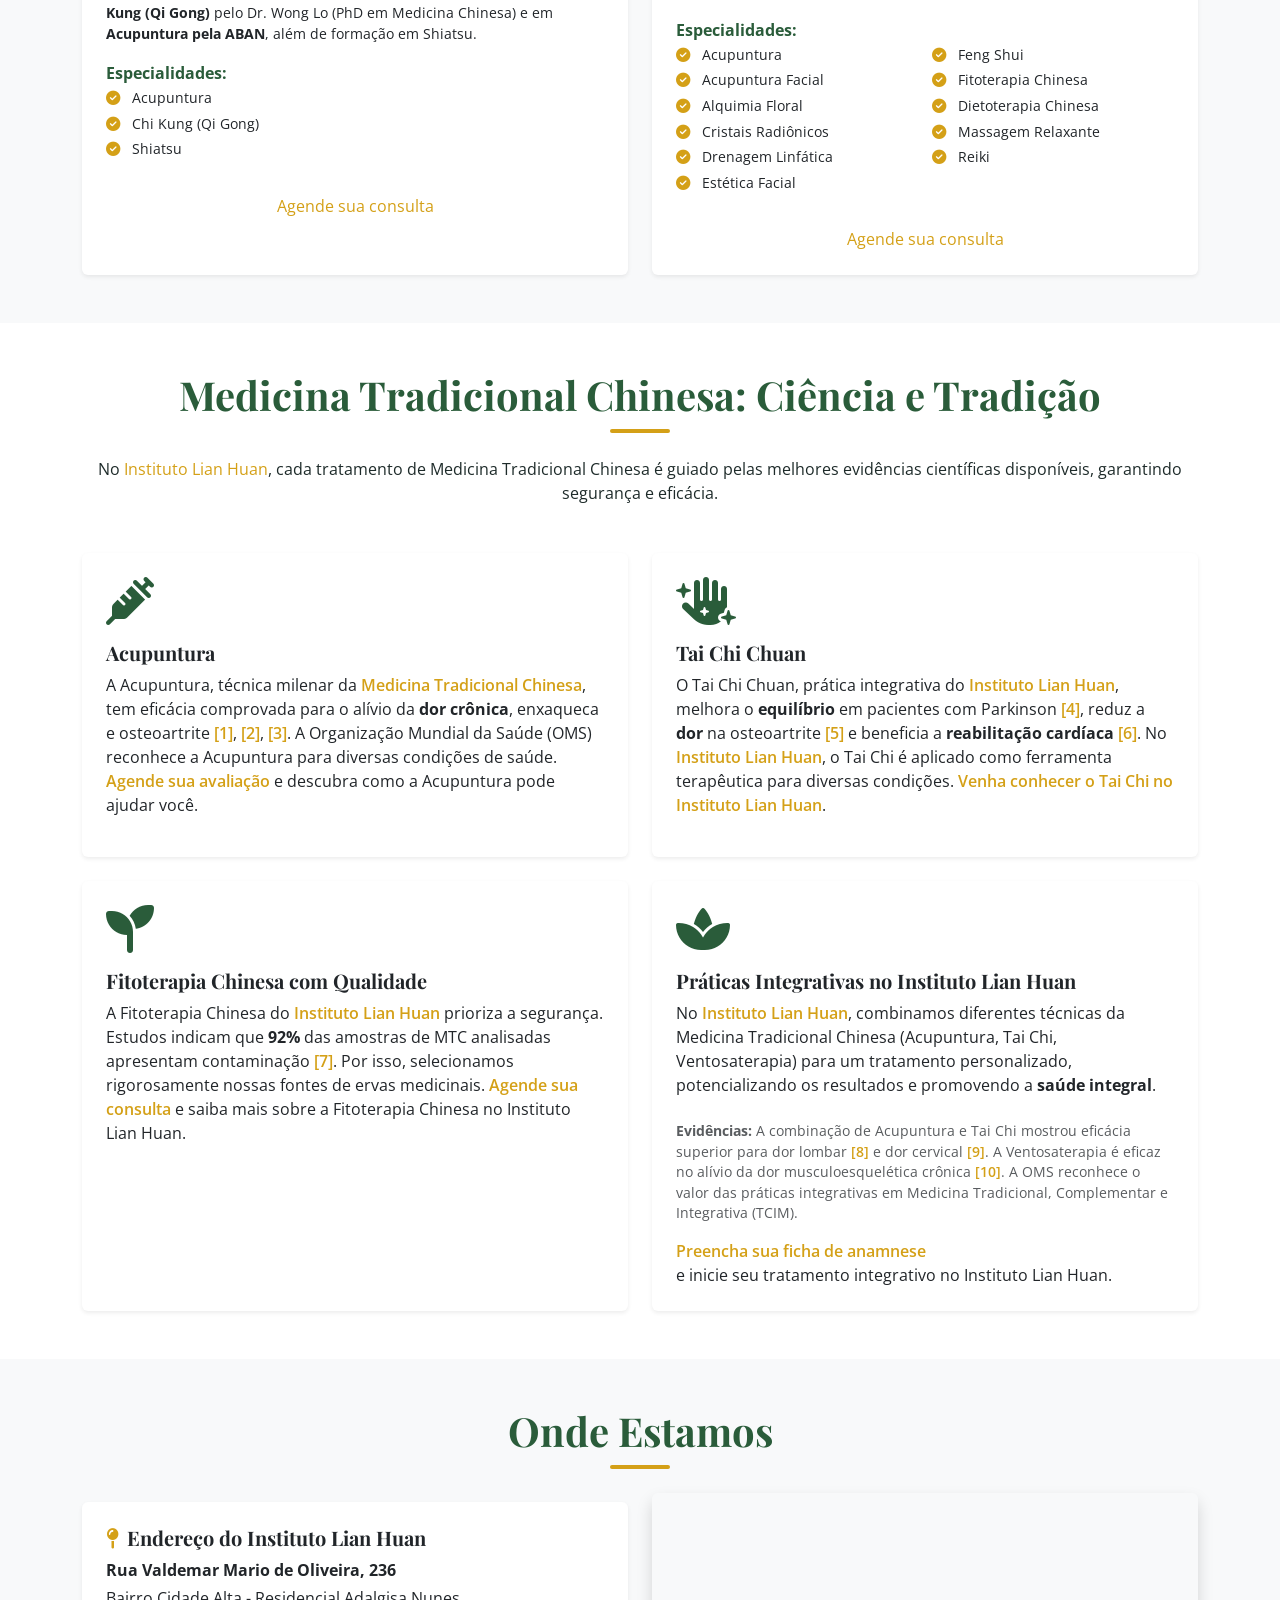
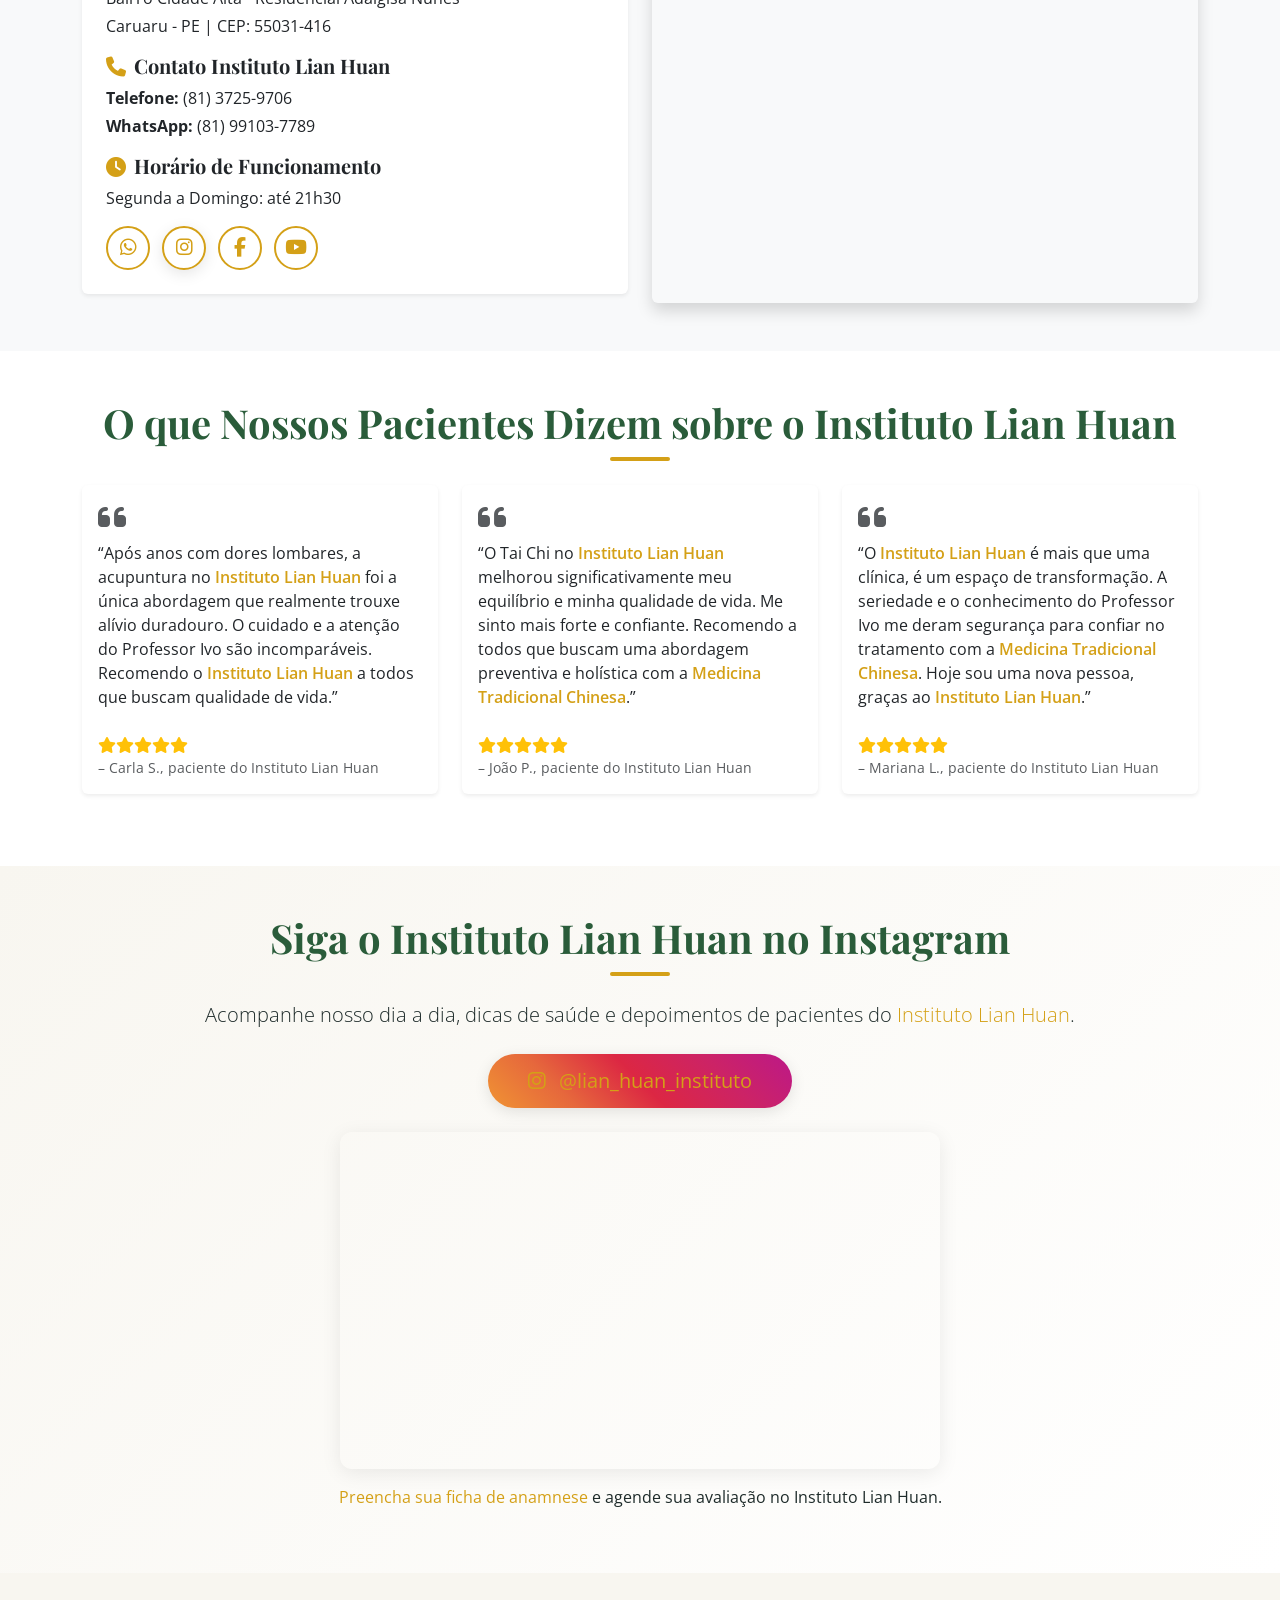
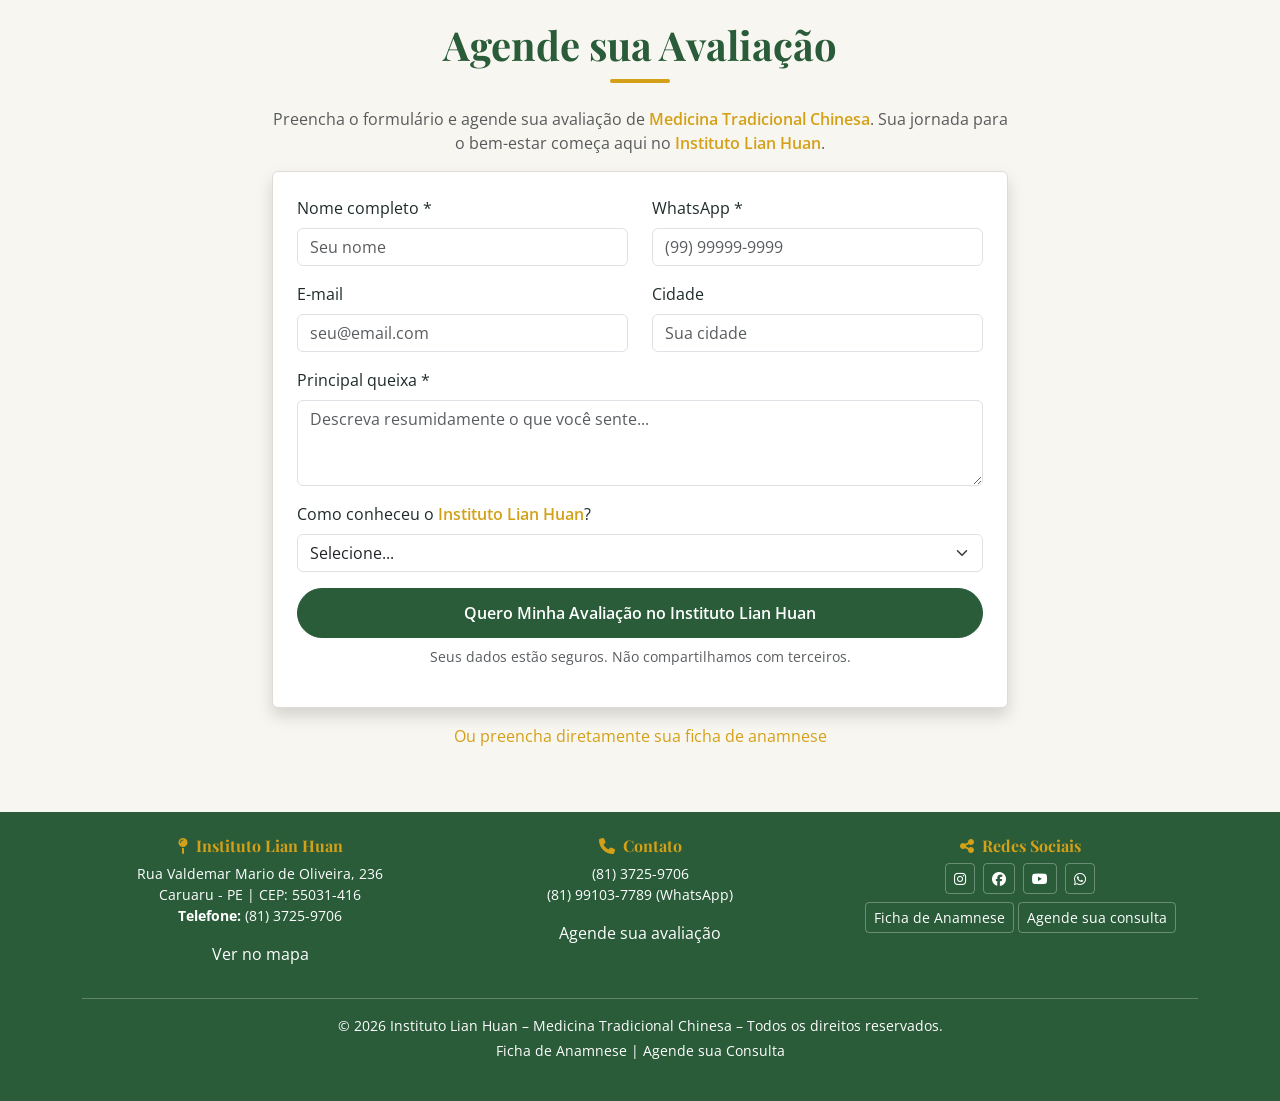
==== commit a8bfd21e: "changes" ====
--- a/index.html
+++ b/index.html
@@ -360,9 +360,9 @@
               <a href="https://www.youtube.com/@Prof.ivosampaio" target="_blank" class="btn btn-social btn-youtube me-2" aria-label="YouTube">
                 <i class="fab fa-youtube"></i>
               </a>
-              <a href="/anamnese.html" class="btn btn-outline-secondary">
+              <!--<a href="/anamnese.html" class="btn btn-outline-secondary">
                 <i class="fas fa-file-medical"></i> Anamnese
-              </a>
+              </a>-->
             </div>
           </div>
         </div>
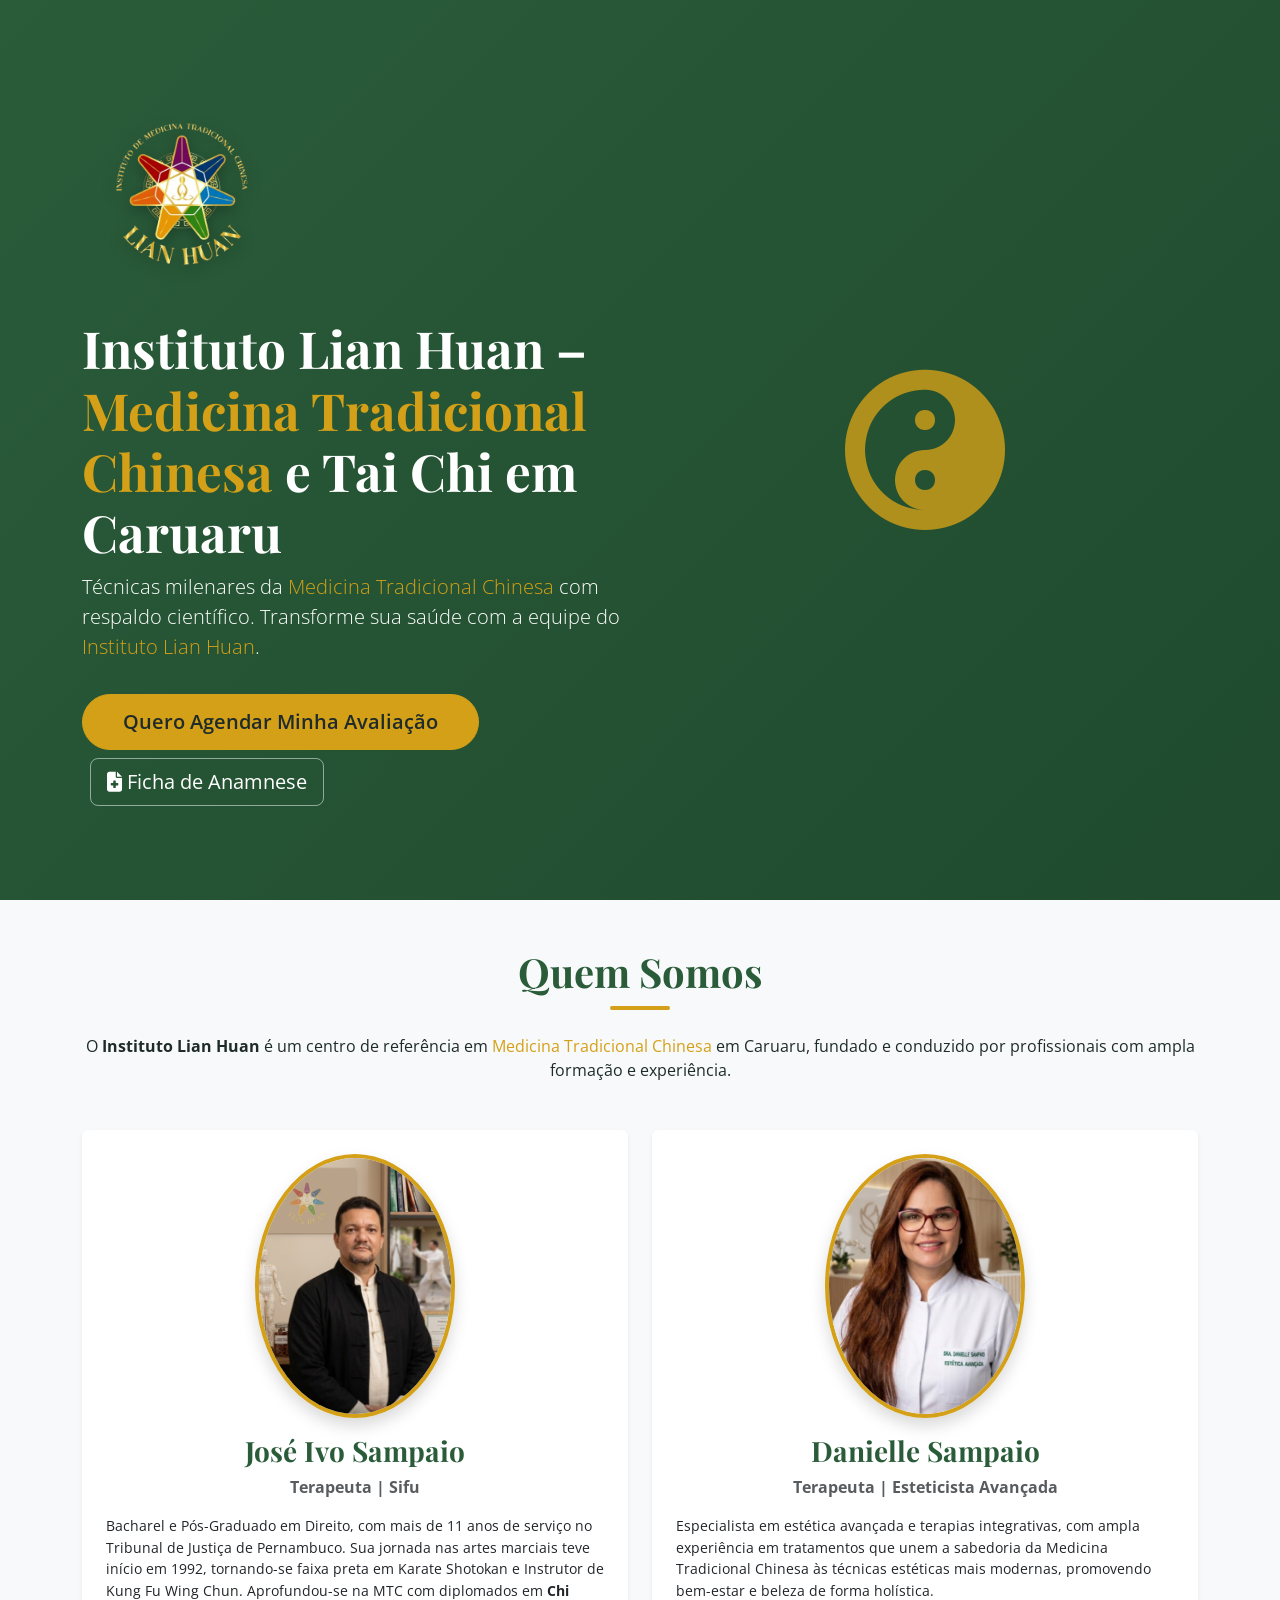
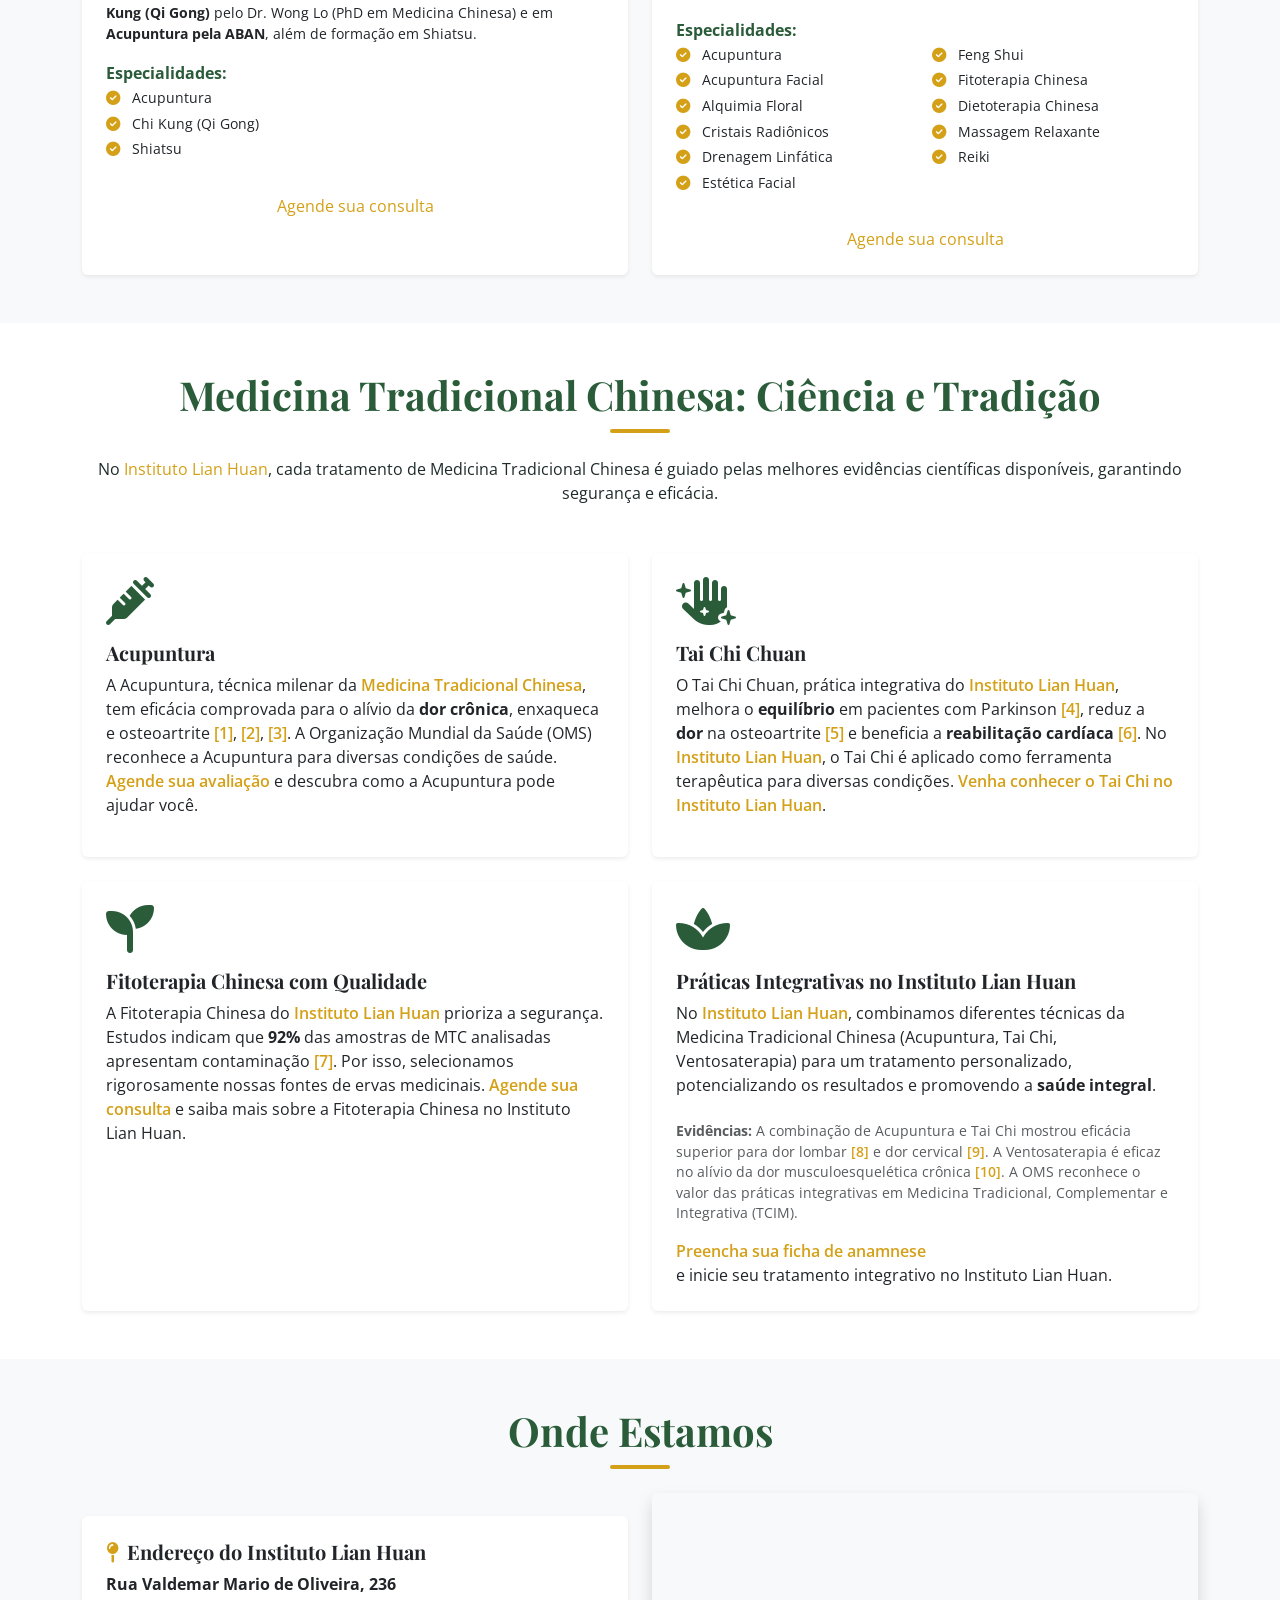
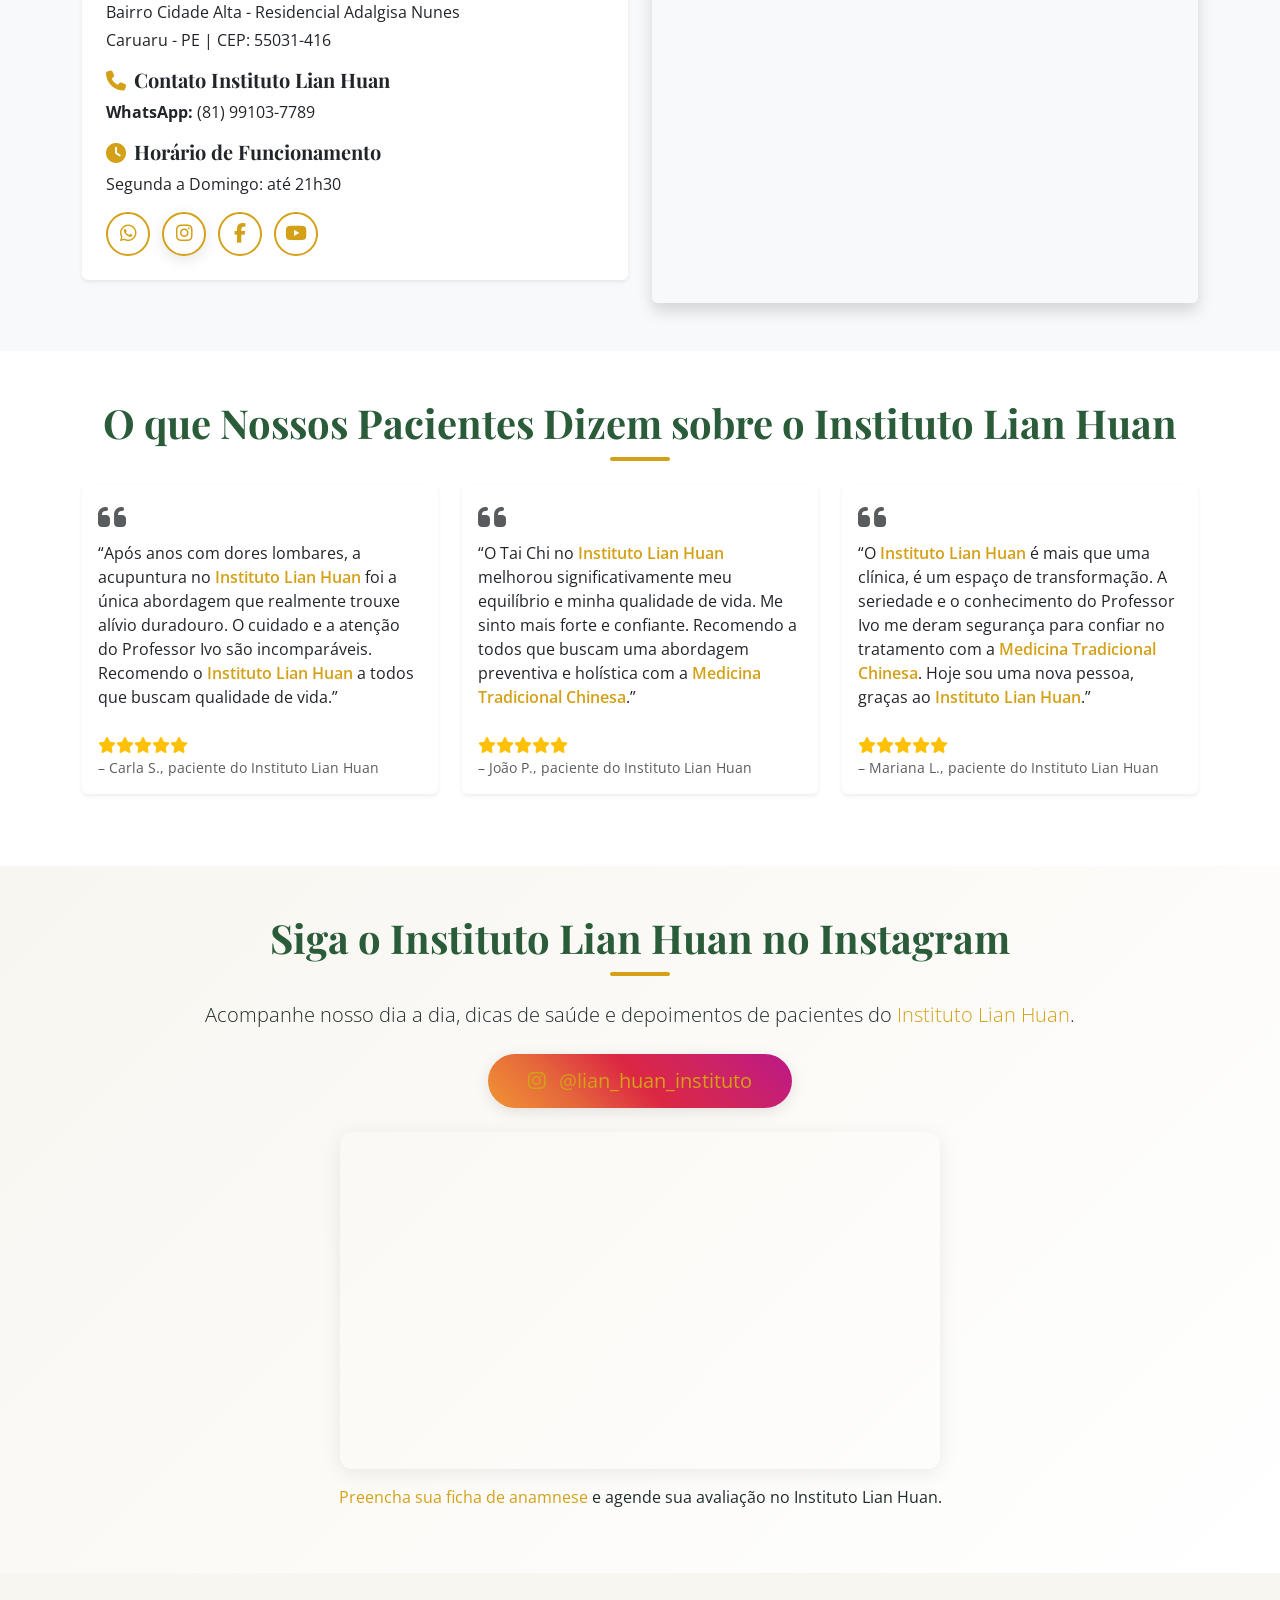
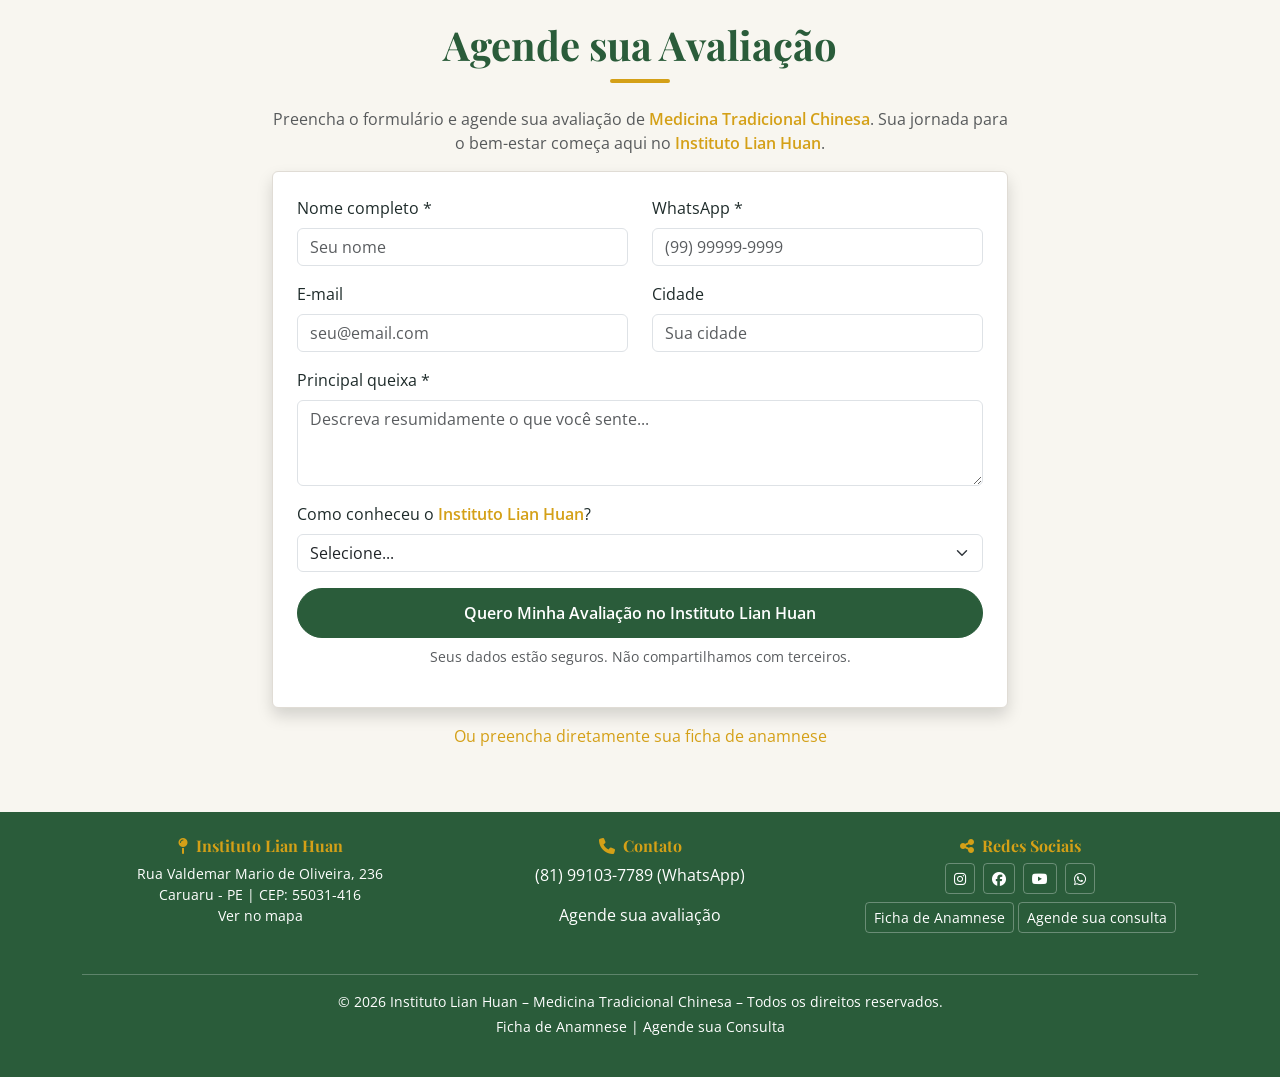
==== commit 184b3946: "changes" ====
--- a/index.html
+++ b/index.html
@@ -24,7 +24,7 @@
   <meta name="geo.placename" content="Caruaru, Pernambuco">
   <meta name="geo.position" content="-8.2833;-35.9667">
   <meta name="ICBM" content="-8.2833, -35.9667">
-  <meta name="telephone" content="+558137259706">
+  <meta name="telephone" content="+558191037789">
   
   <!-- Open Graph -->
   <meta property="og:title" content="Lian Huan Instituto – Medicina Tradicional Chinesa">
@@ -79,7 +79,7 @@
     "description": "Centro de referência em Medicina Tradicional Chinesa em Caruaru, com tratamentos baseados em evidências científicas.",
     "image": "https://lian-huan-landing.netlify.app/logo.png",
     "url": "https://lian-huan-landing.netlify.app/",
-    "telephone": "+558137259706",
+    "telephone": "+5581991037789",
     "contactPoint": {
       "@type": "ContactPoint",
       "telephone": "+5581991037789",
@@ -341,7 +341,7 @@
             <p class="mb-3">Caruaru - PE | CEP: 55031-416</p>
             
             <h5><i class="fas fa-phone me-2 icon-secondary"></i>Contato Instituto Lian Huan</h5>
-            <p class="mb-1"><strong>Telefone:</strong> (81) 3725-9706</p>
+            <!--<p class="mb-1"><strong>Telefone:</strong> (81) 3725-9706</p>-->
             <p class="mb-3"><strong>WhatsApp:</strong> (81) 99103-7789</p>
             
             <h5><i class="fas fa-clock me-2 icon-secondary"></i>Horário de Funcionamento</h5>
@@ -495,12 +495,12 @@
         <div class="col-md-4 mb-3">
           <h5><i class="fas fa-map-pin me-2"></i>Instituto Lian Huan</h5>
           <p class="small">Rua Valdemar Mario de Oliveira, 236<br>Caruaru - PE | CEP: 55031-416<br>
-          <strong>Telefone:</strong> (81) 3725-9706</p>
+          <!--<strong>Telefone:</strong> (81) 3725-9706</p>-->
           <a href="#localizacao" class="link-secondary">Ver no mapa</a>
         </div>
         <div class="col-md-4 mb-3">
           <h5><i class="fas fa-phone me-2"></i>Contato</h5>
-          <p class="small">(81) 3725-9706<br>
+          <!--<p class="small">(81) 3725-9706<br>-->
           <a href="https://wa.me/5581991037789" class="text-light" target="_blank">(81) 99103-7789 (WhatsApp)</a></p>
           <a href="#formulario" class="link-secondary">Agende sua avaliação</a>
         </div>
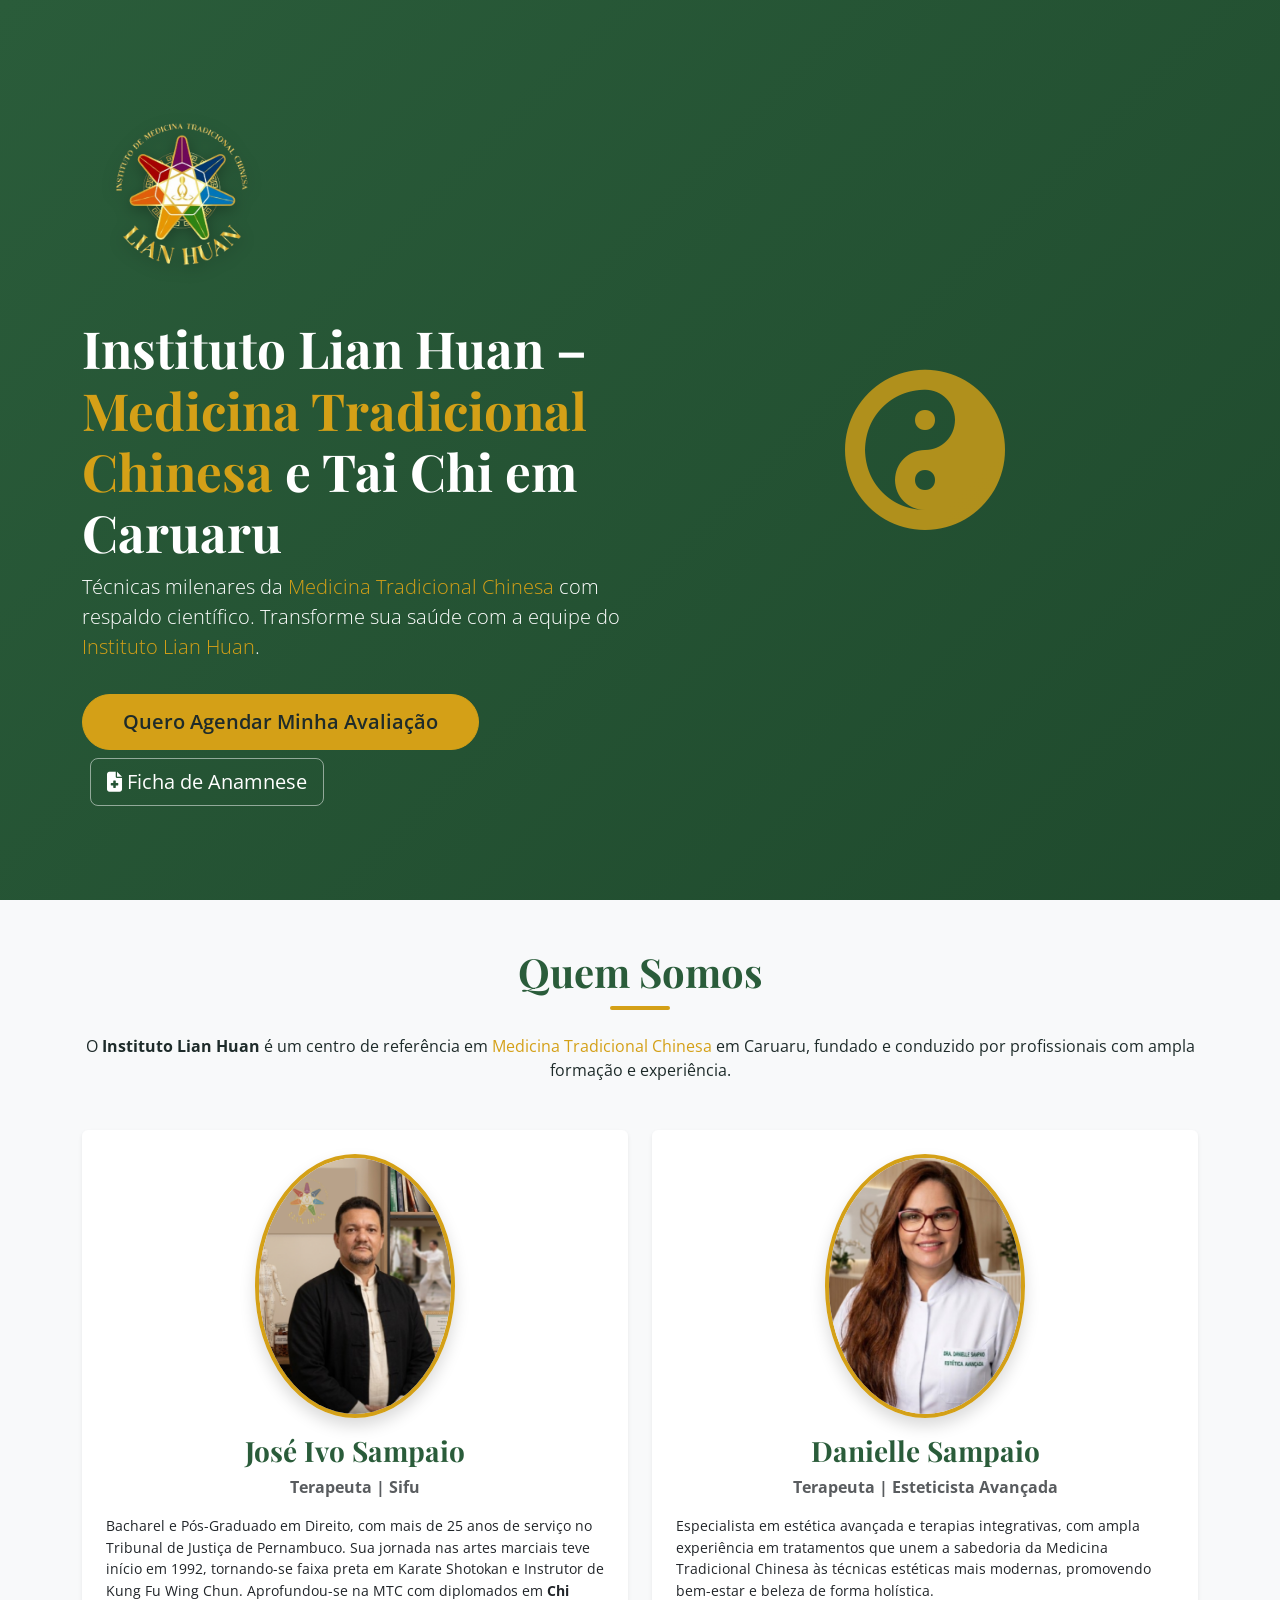
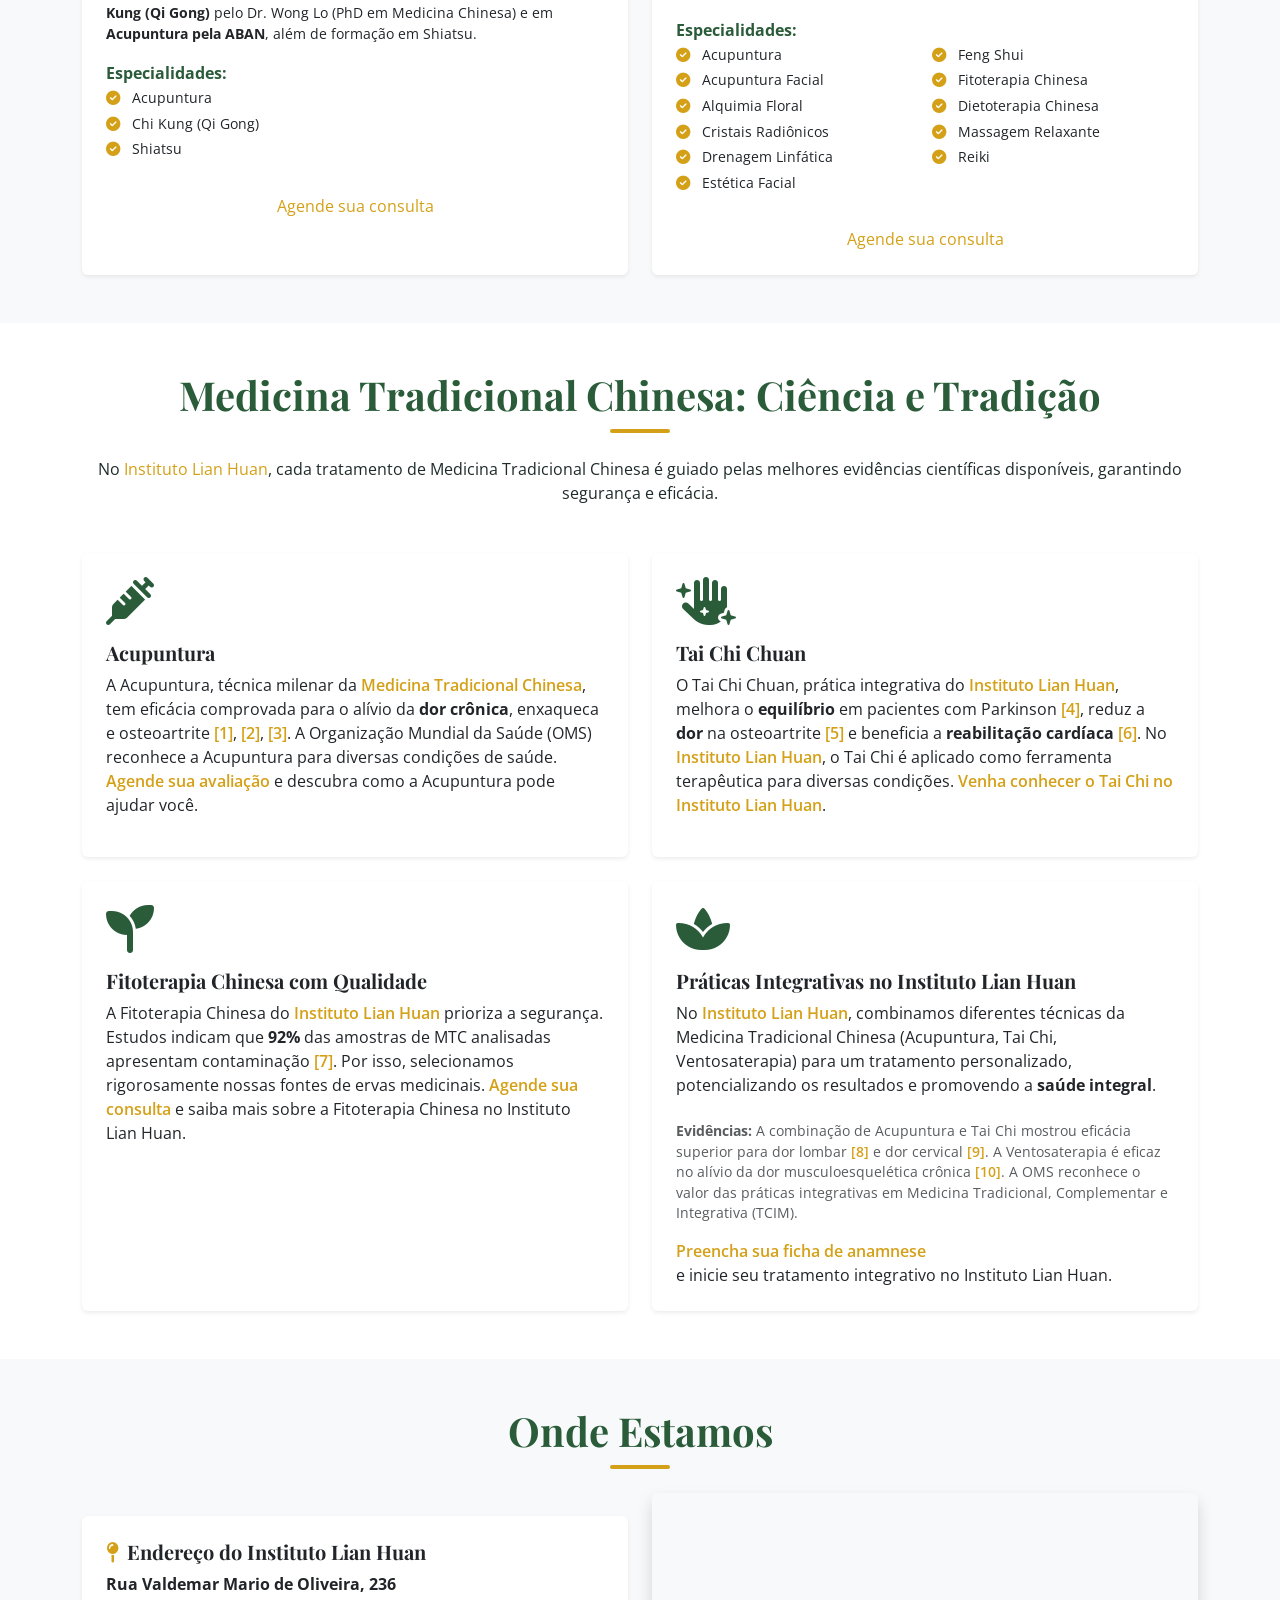
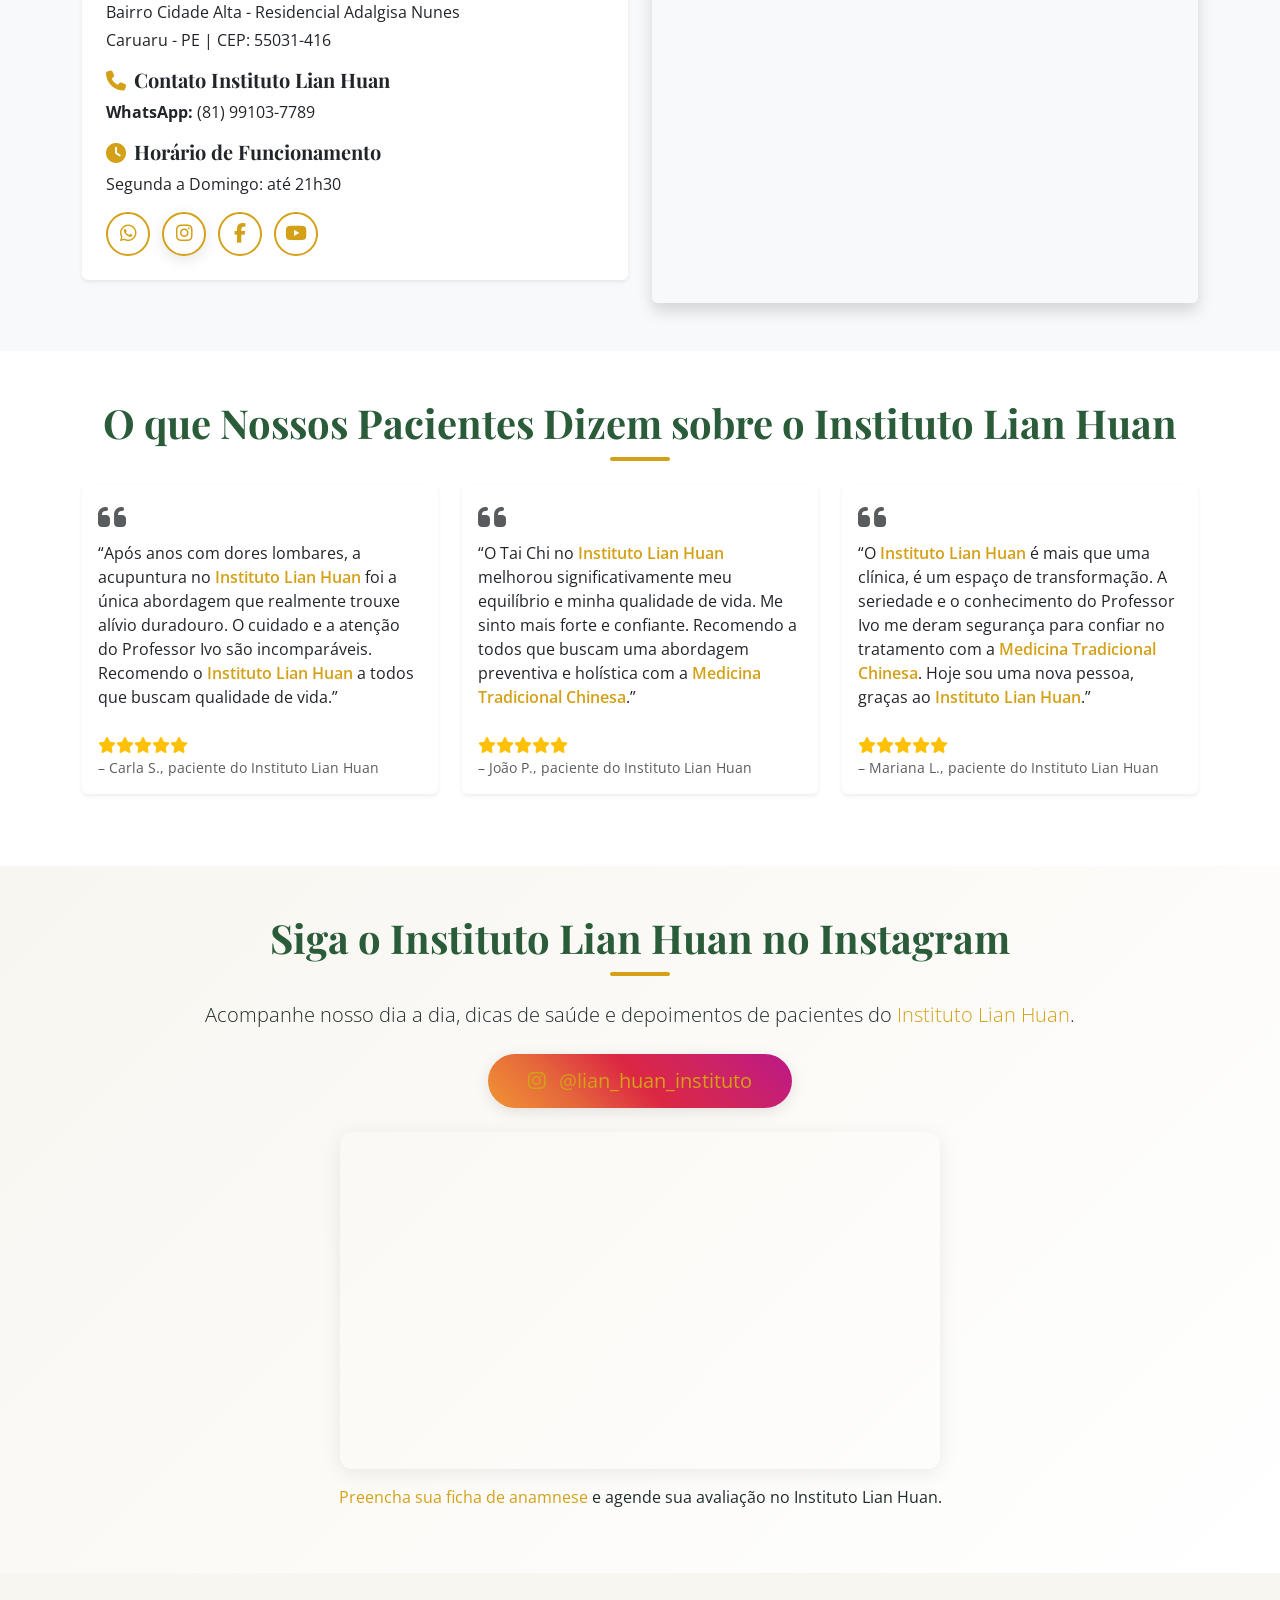
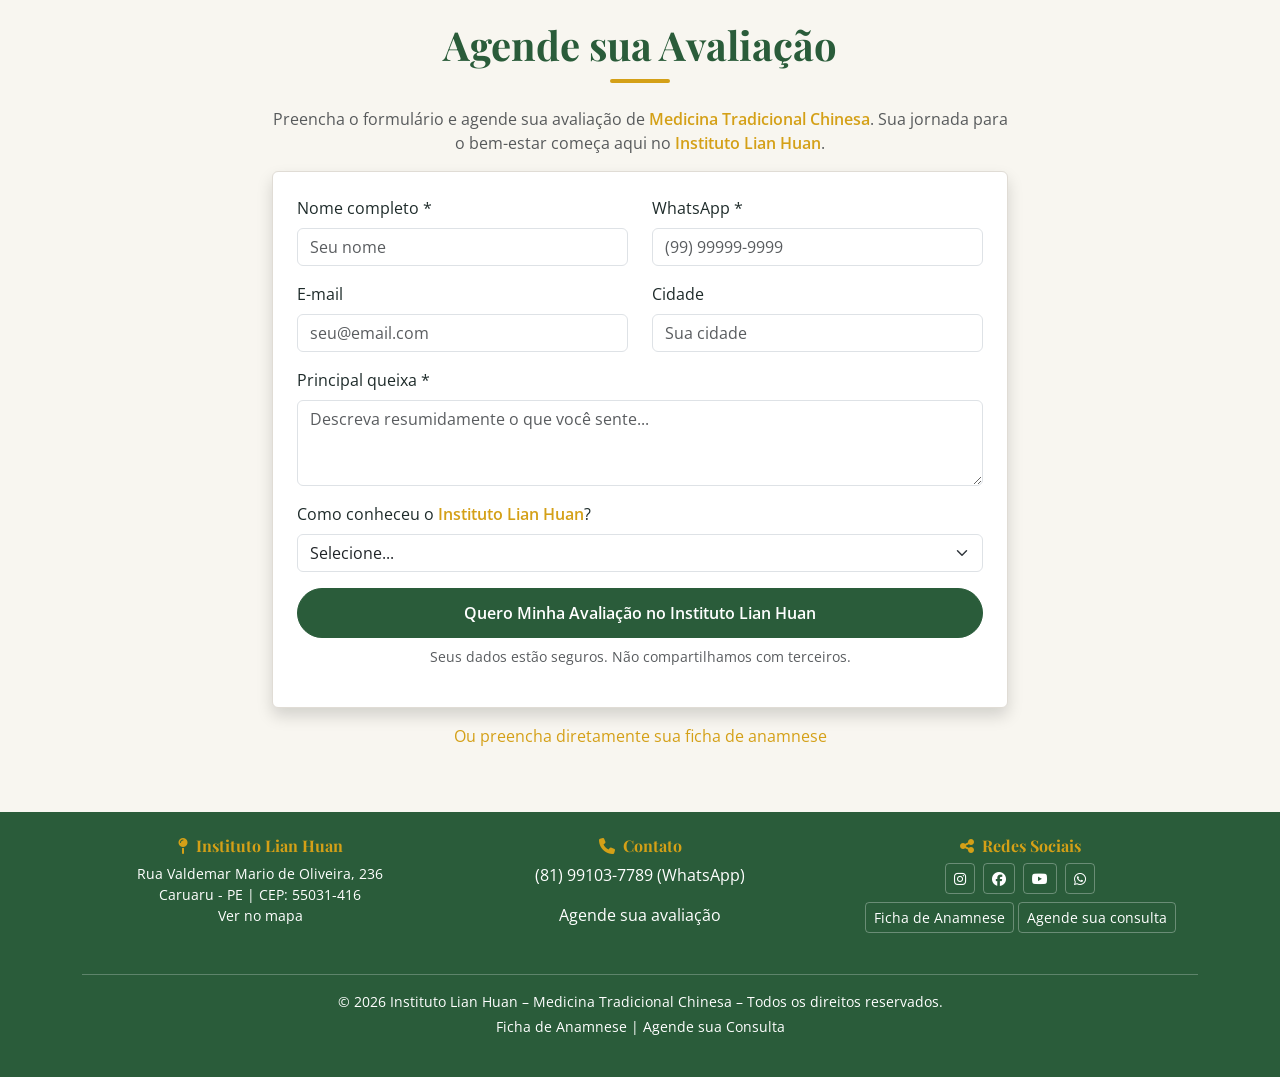
==== commit 39f0615c: "changes" ====
--- a/index.html
+++ b/index.html
@@ -203,7 +203,7 @@
             <h3 class="mt-3" style="font-family: var(--font-heading); color: var(--primary);">José Ivo Sampaio</h3>
             <p class="text-muted"><strong>Terapeuta | Sifu</strong></p>
             <p class="text-start" style="font-size: 0.9rem;">
-              Bacharel e Pós-Graduado em Direito, com mais de 11 anos de serviço no Tribunal de Justiça de Pernambuco. Sua jornada nas artes marciais teve início em 1992, tornando-se faixa preta em Karate Shotokan e Instrutor de Kung Fu Wing Chun. Aprofundou-se na MTC com diplomados em <strong>Chi Kung (Qi Gong)</strong> pelo Dr. Wong Lo (PhD em Medicina Chinesa) e em <strong>Acupuntura pela ABAN</strong>, além de formação em Shiatsu.
+              Bacharel e Pós-Graduado em Direito, com mais de 25 anos de serviço no Tribunal de Justiça de Pernambuco. Sua jornada nas artes marciais teve início em 1992, tornando-se faixa preta em Karate Shotokan e Instrutor de Kung Fu Wing Chun. Aprofundou-se na MTC com diplomados em <strong>Chi Kung (Qi Gong)</strong> pelo Dr. Wong Lo (PhD em Medicina Chinesa) e em <strong>Acupuntura pela ABAN</strong>, além de formação em Shiatsu.
             </p>
             <div class="text-start">
               <strong style="color: var(--primary);">Especialidades:</strong>
